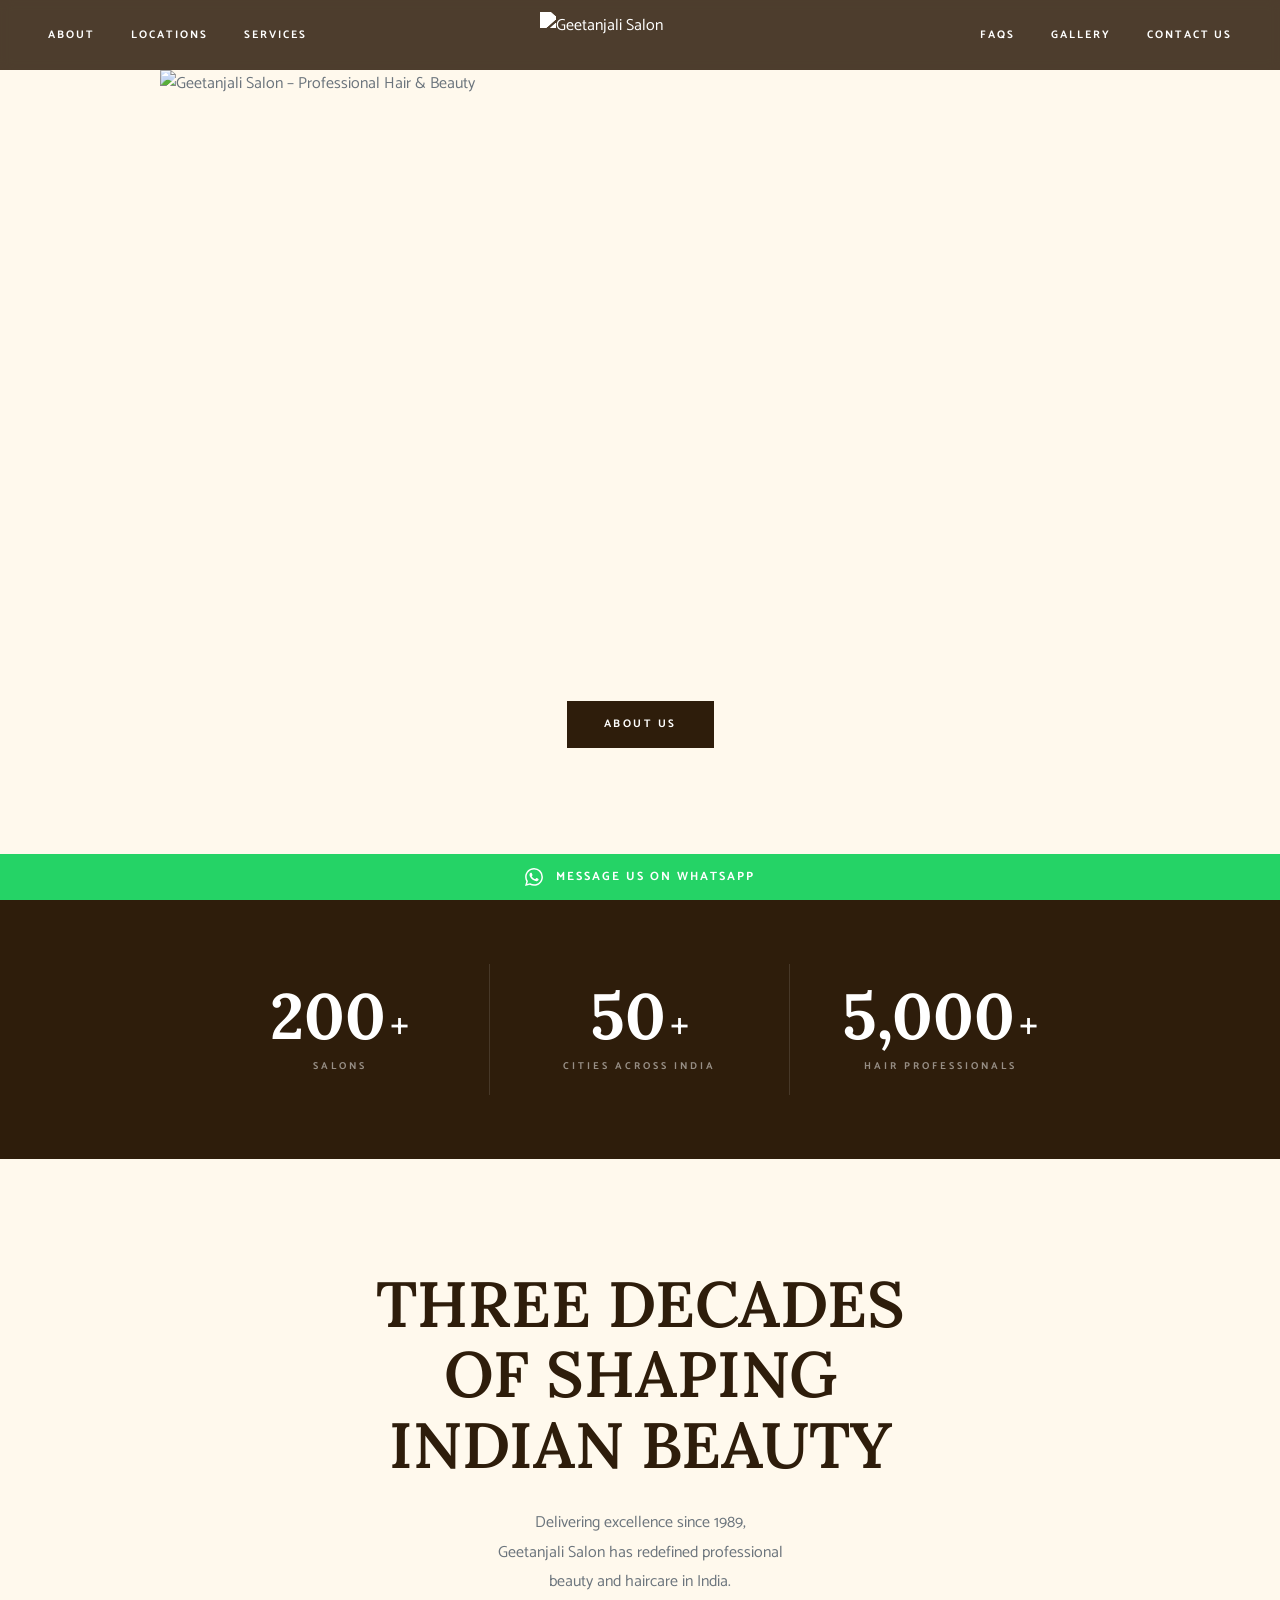
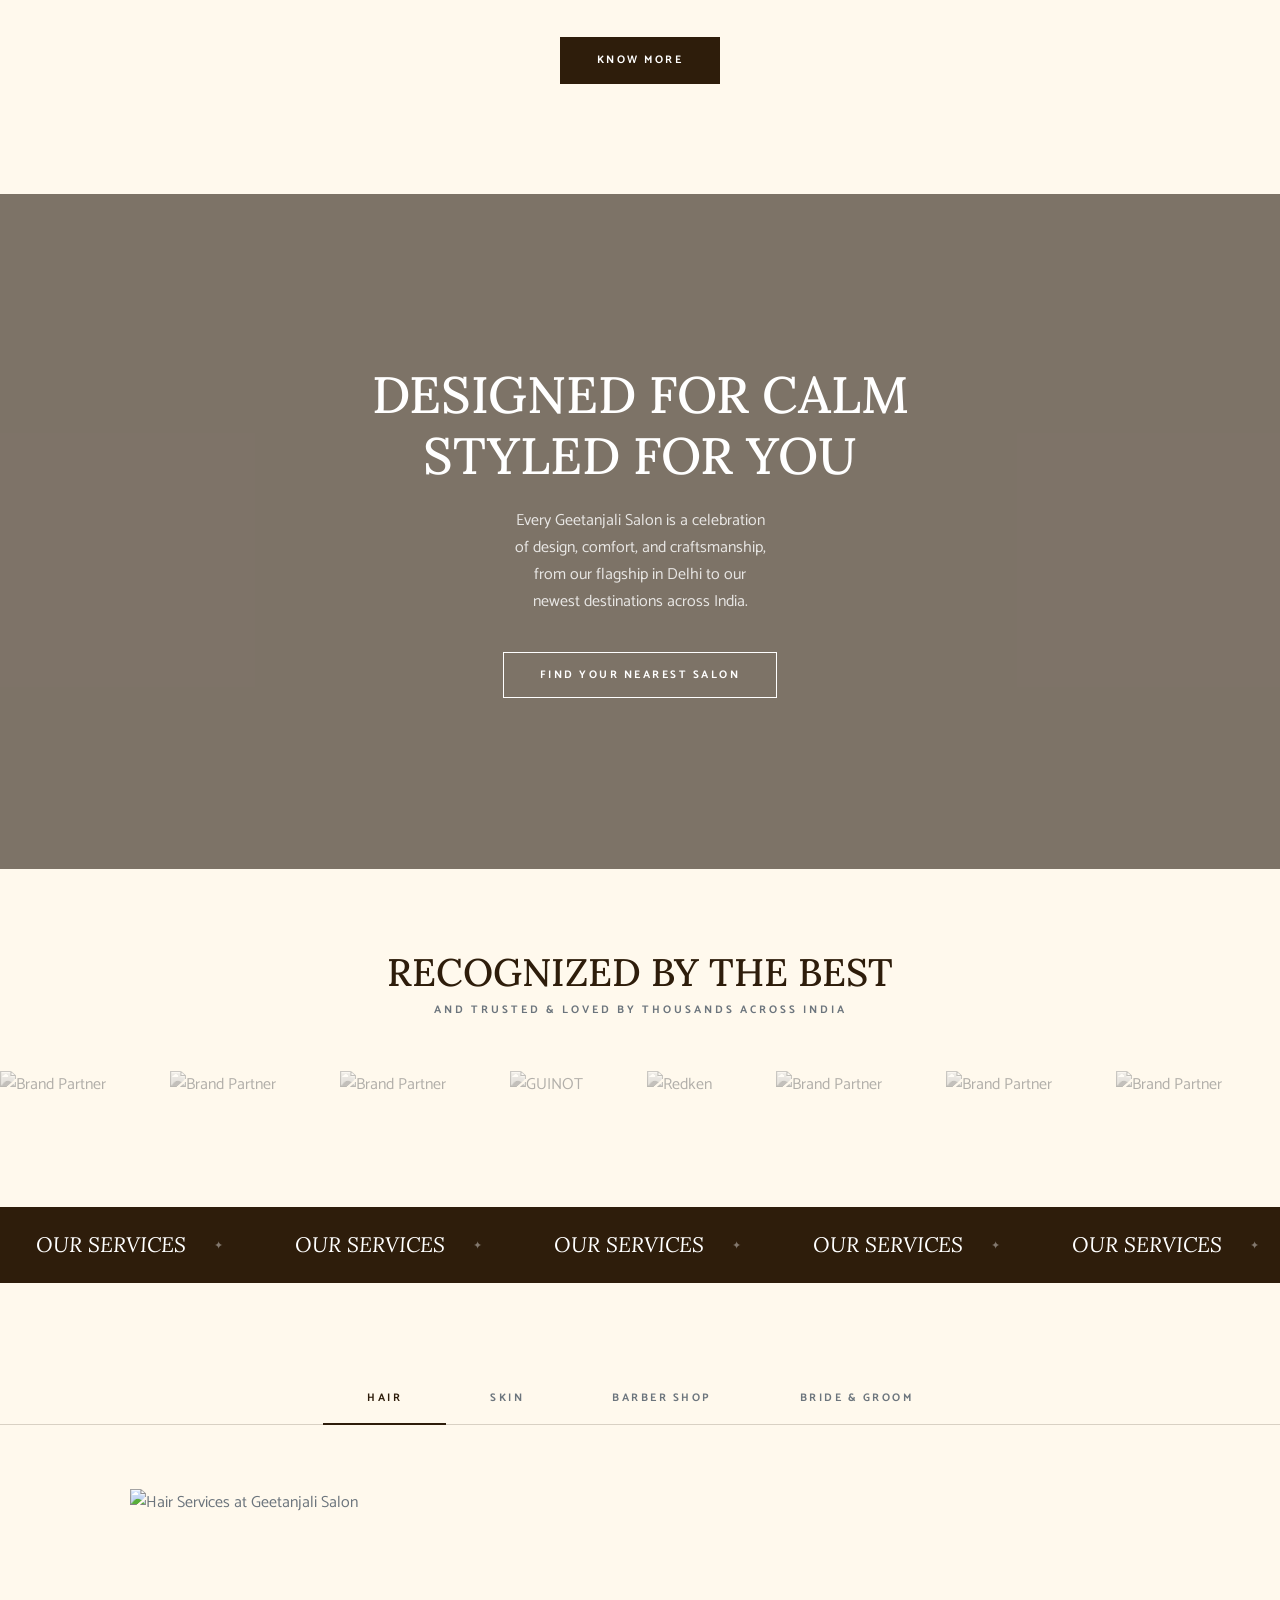
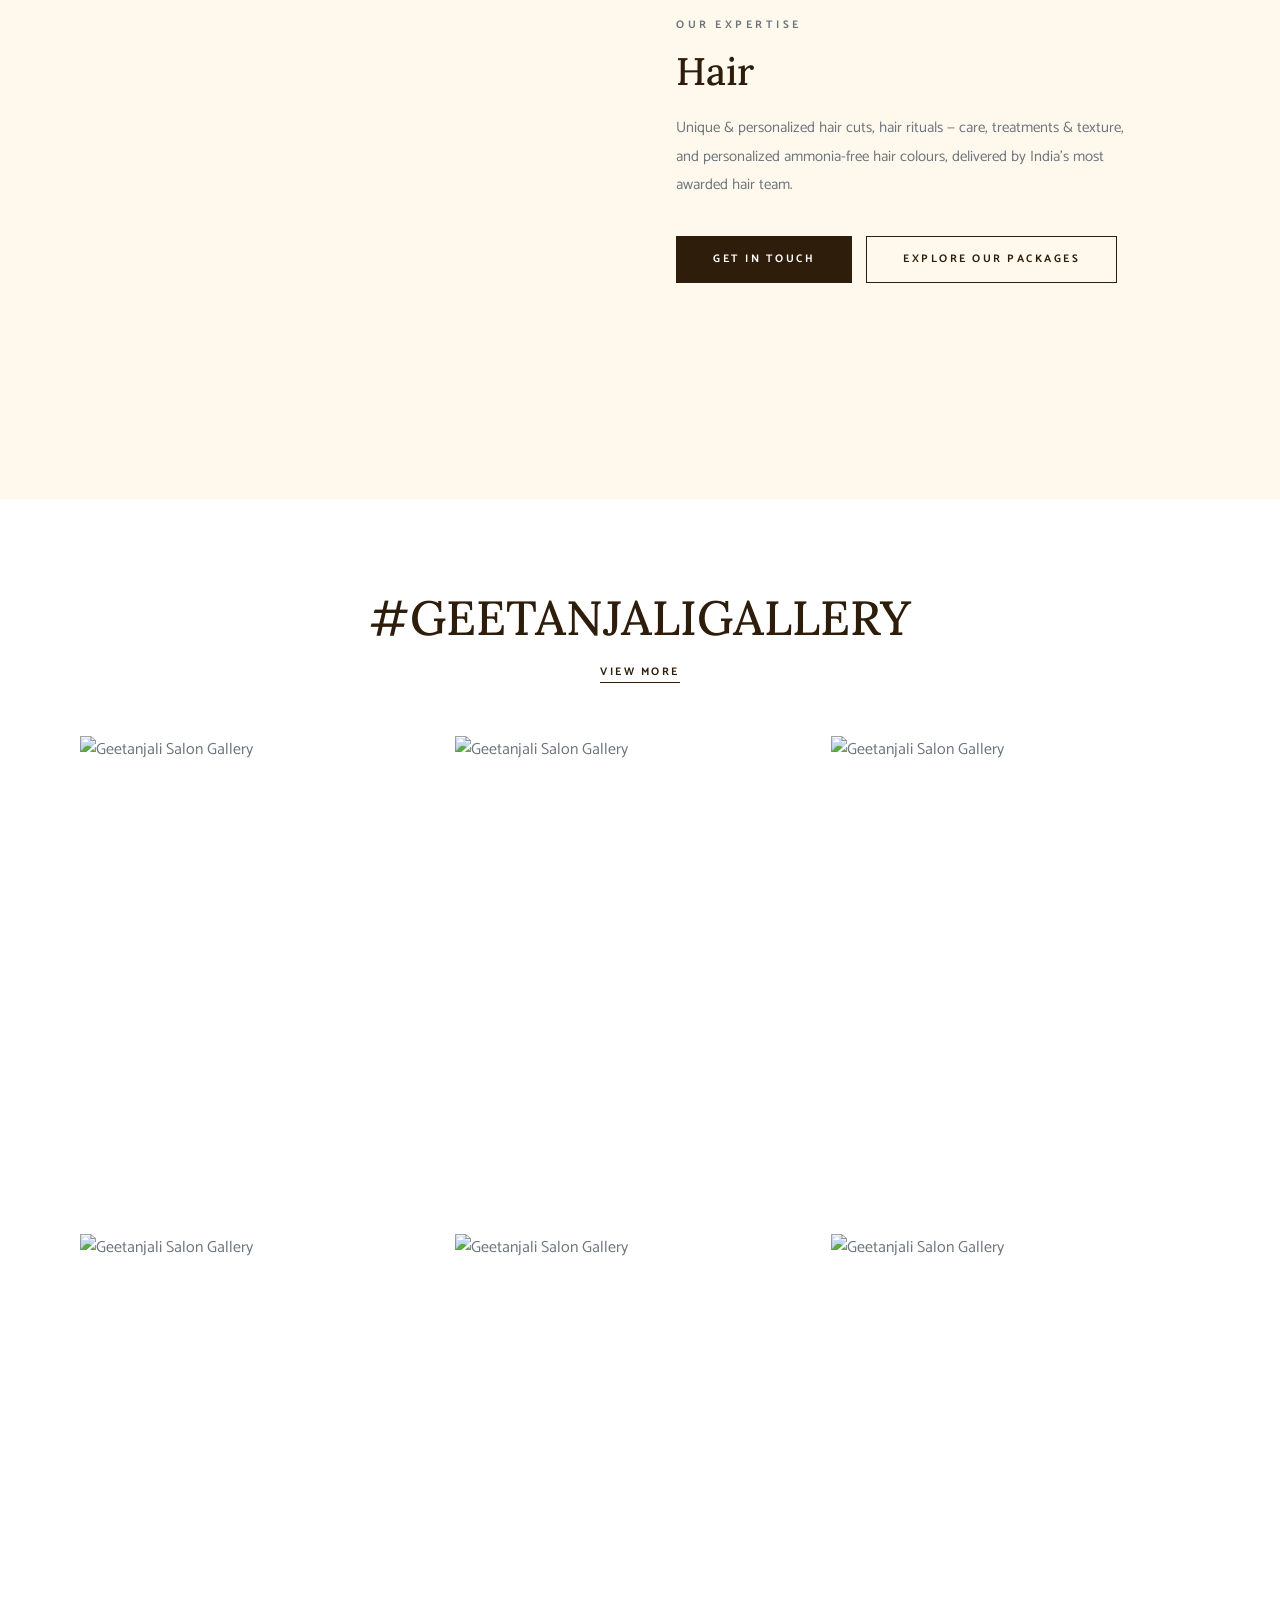
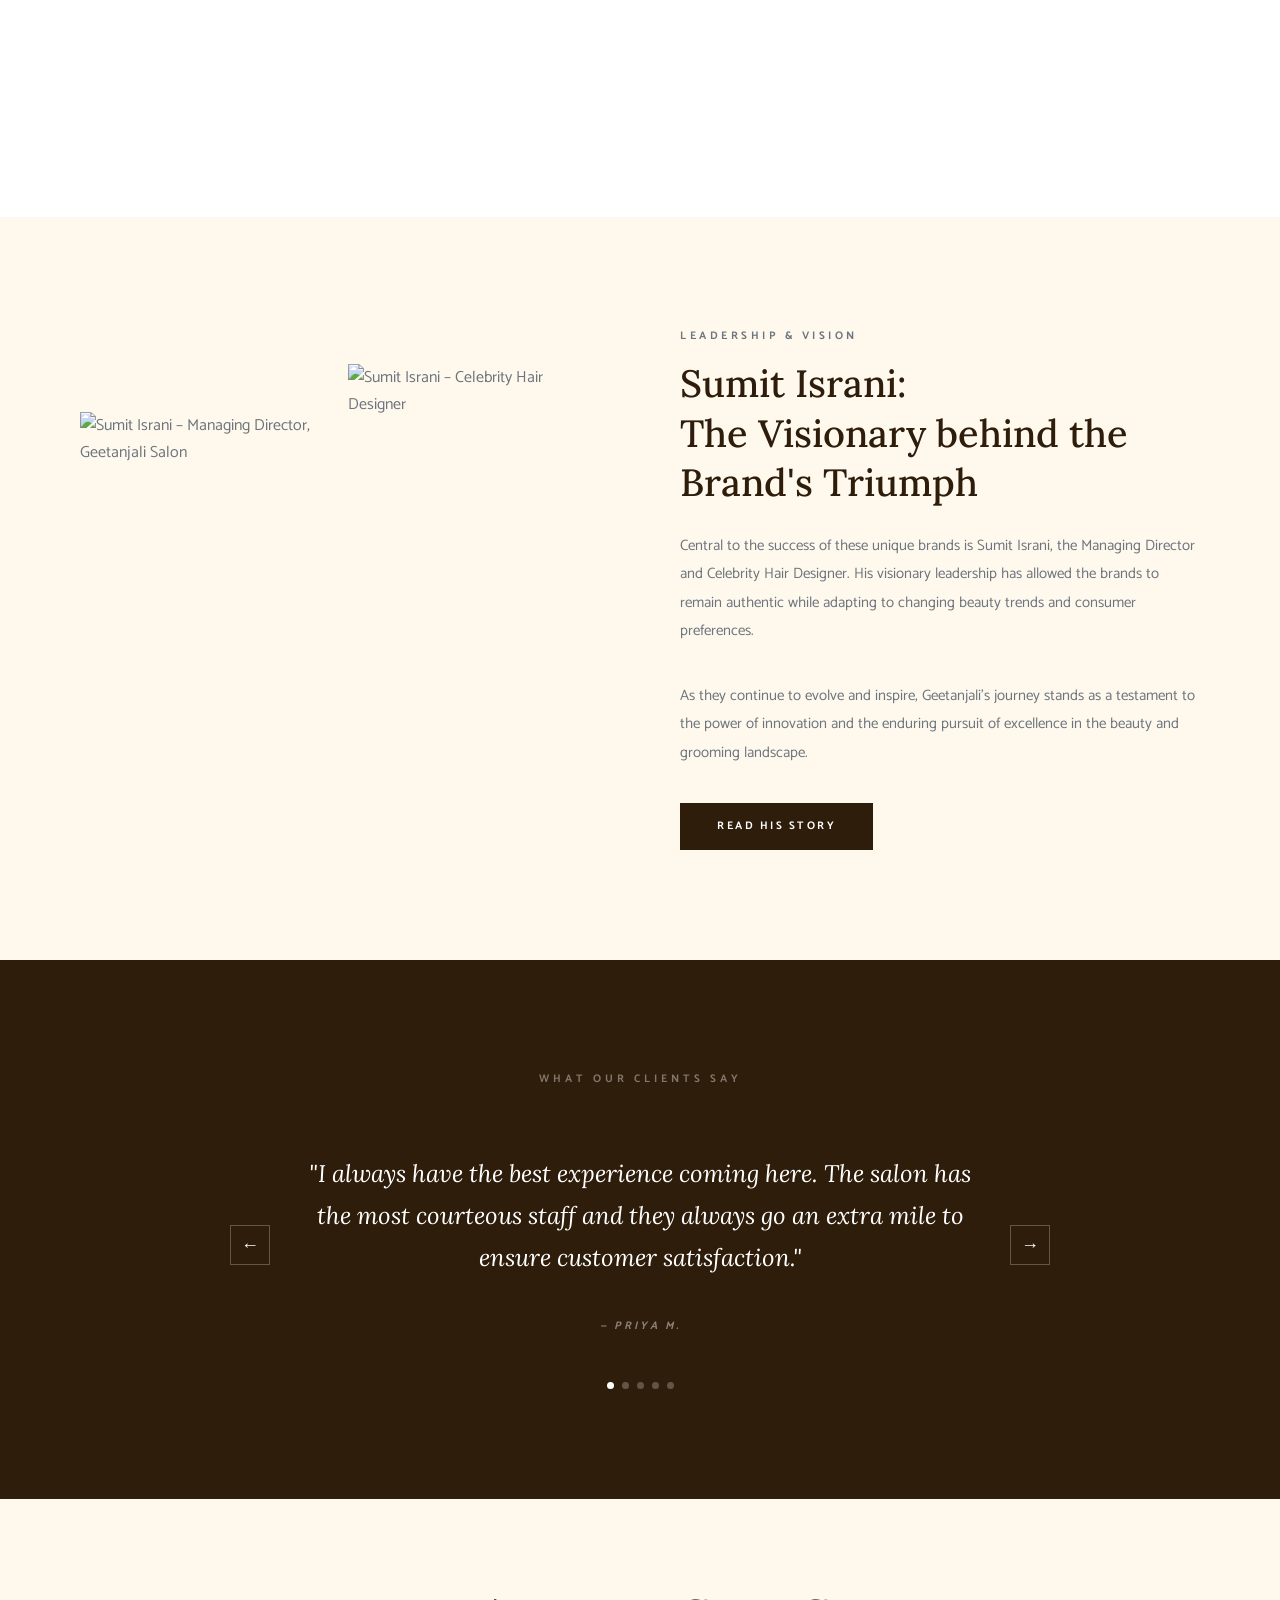
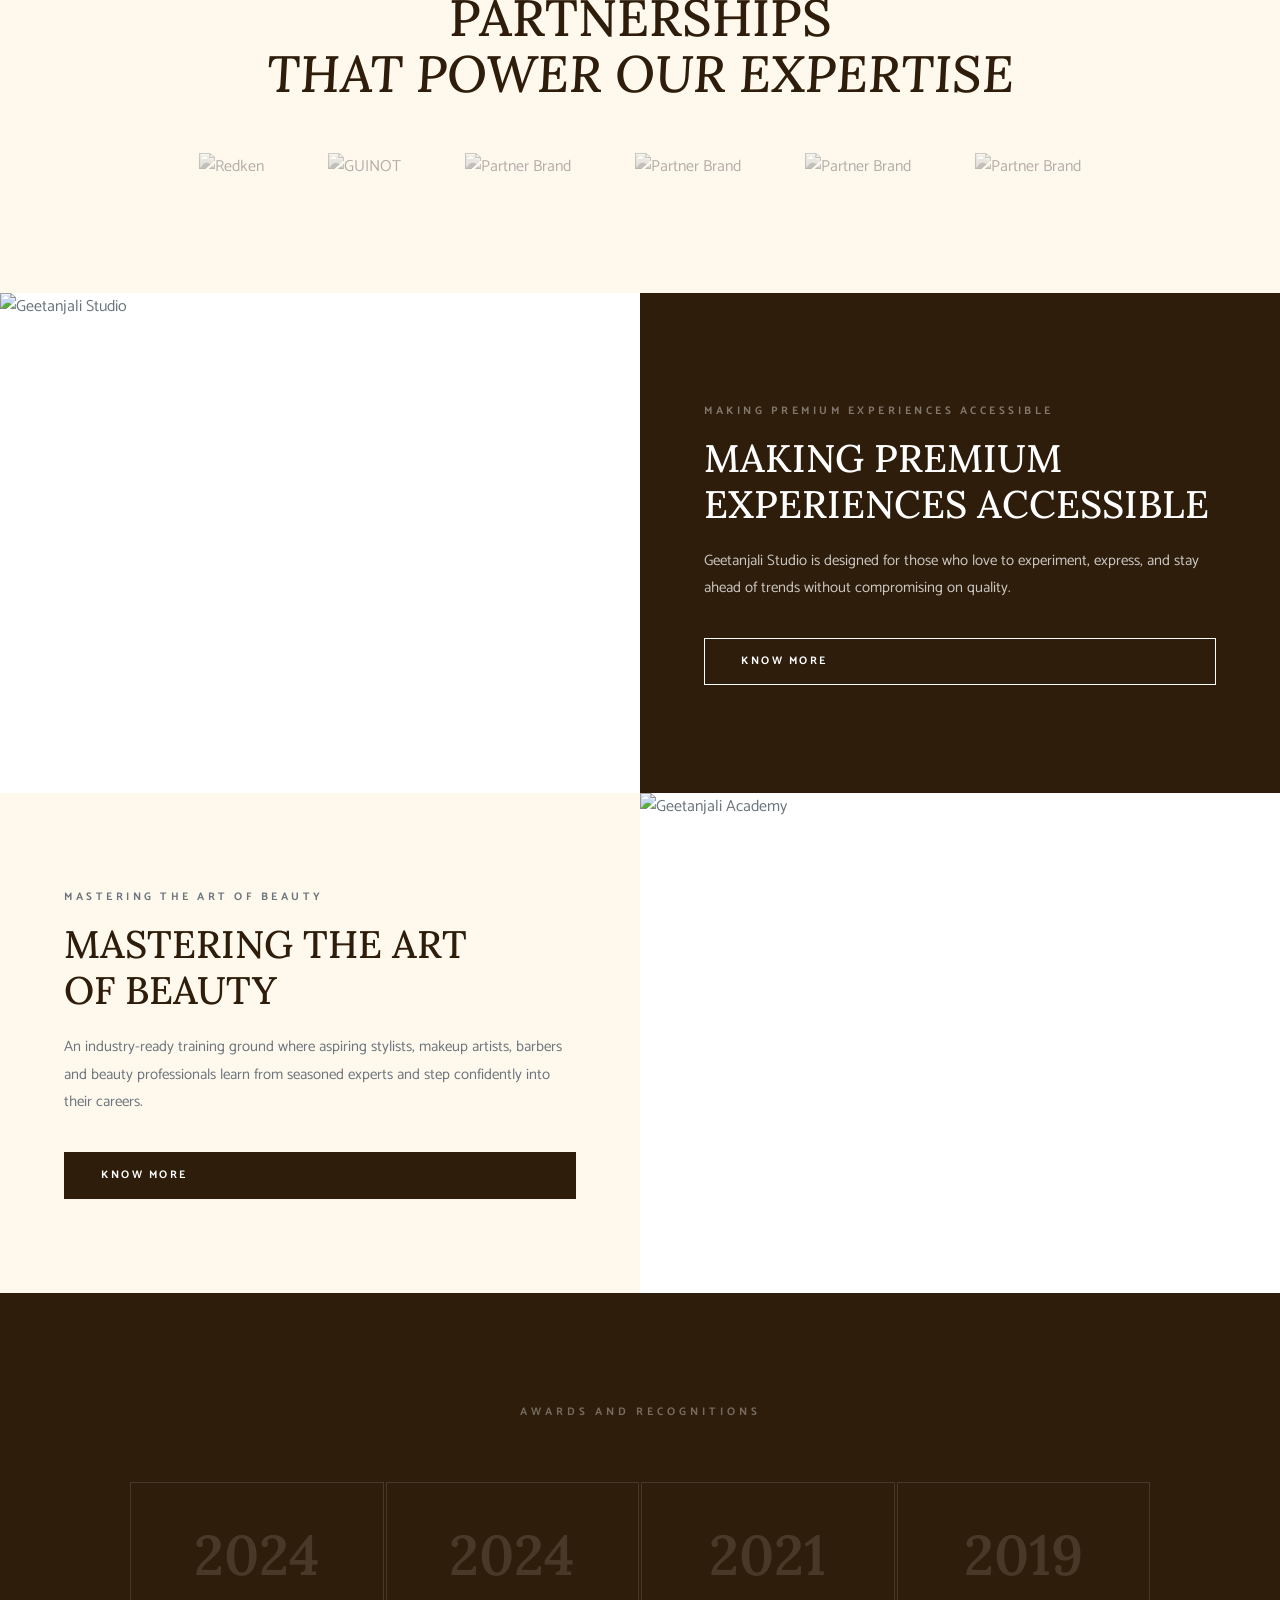
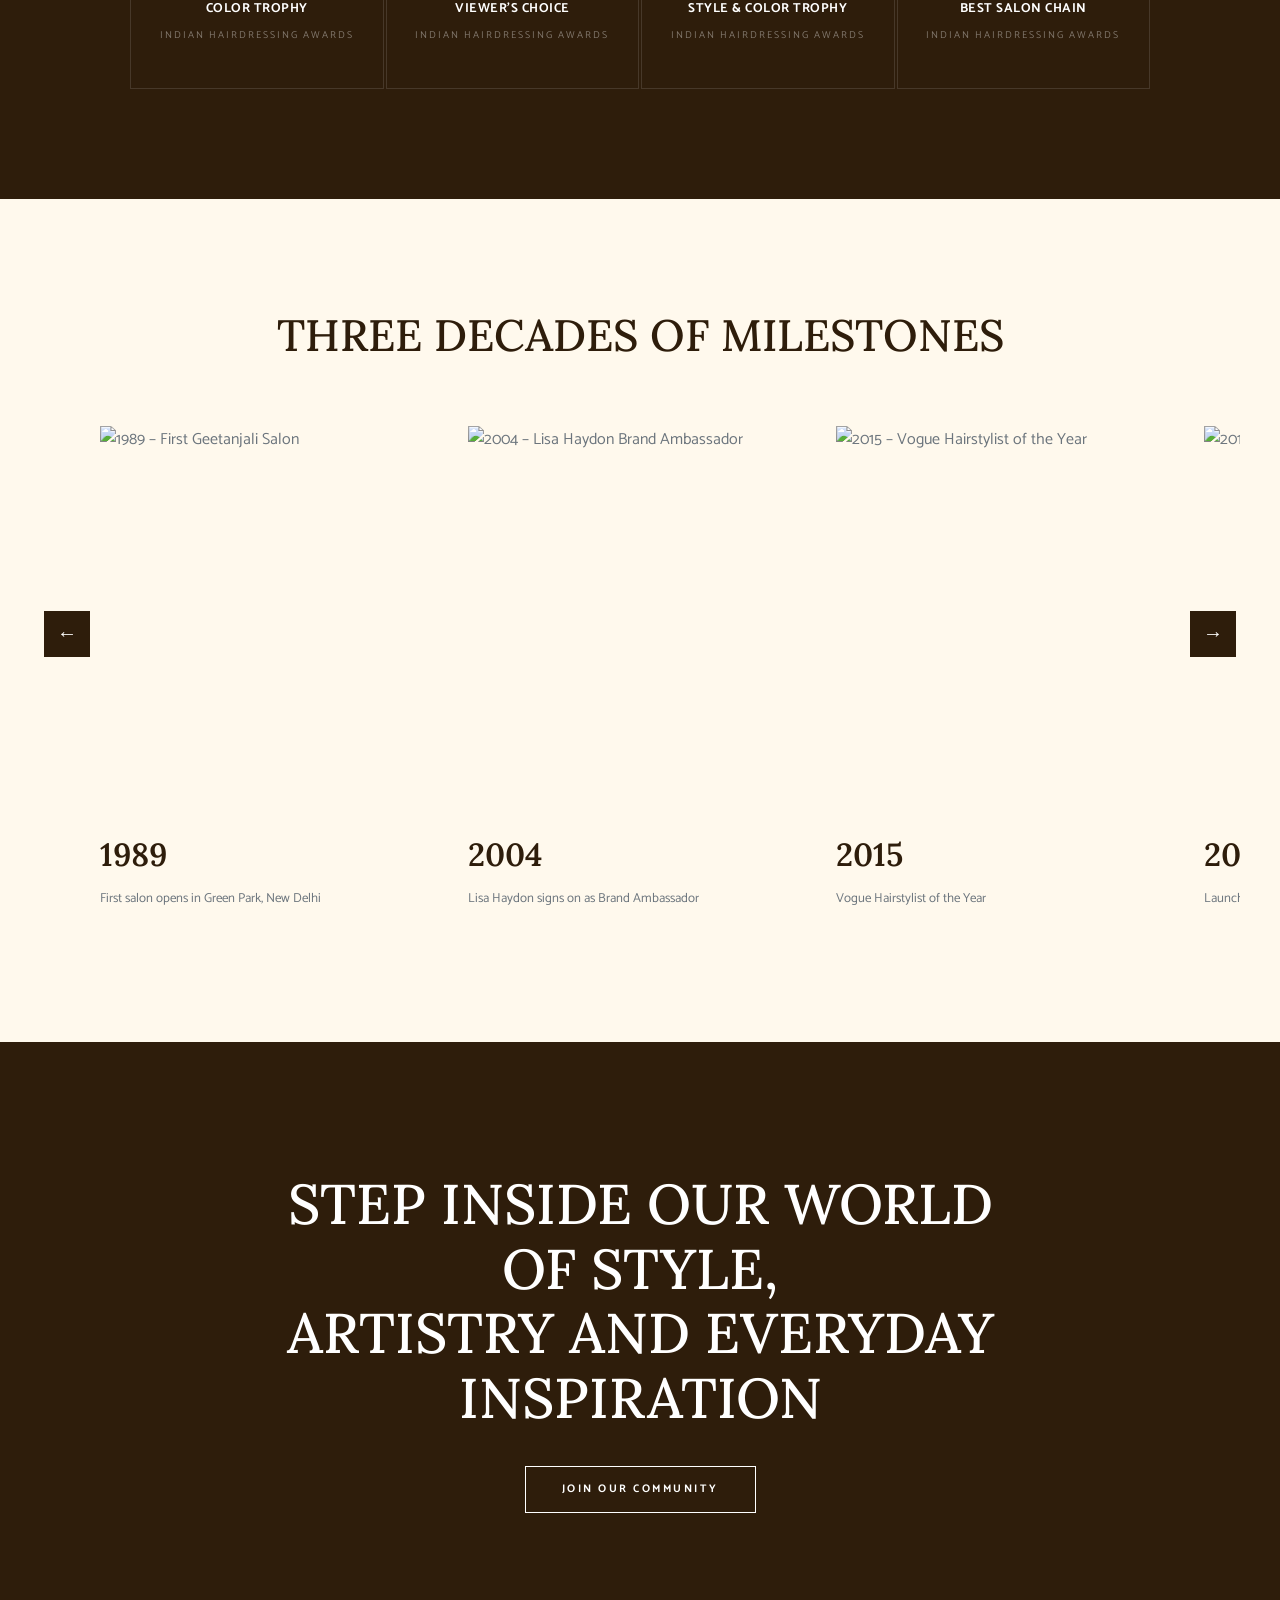
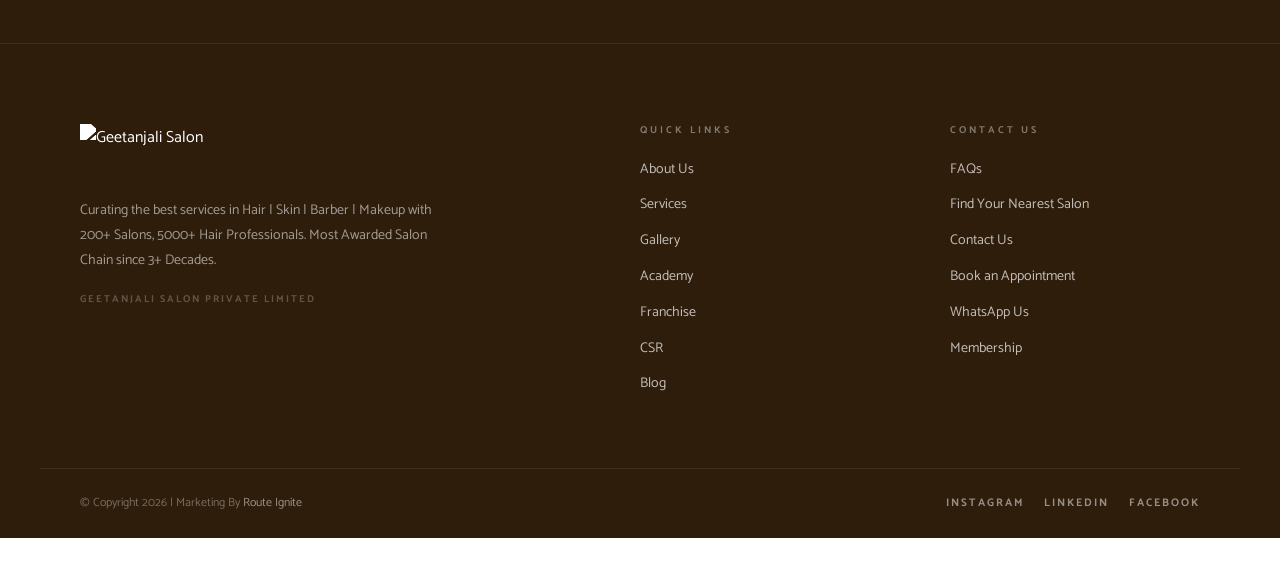
==== index.html @ 036566a3 "first commit" ====
<!DOCTYPE html>
<html lang="en">
<head>
<meta charset="UTF-8">
<meta name="viewport" content="width=device-width, initial-scale=1.0">
<meta name="description" content="Geetanjali Salon: The Best Salon in India. Delivering excellence since 1989. 200+ salons across 50+ cities. Book an appointment today.">
<meta name="robots" content="index, follow, max-image-preview:large, max-snippet:-1">
<meta property="og:title" content="Geetanjali Salon | Best Salon in India – Visit Us Today">
<meta property="og:description" content="Geetanjali Salon has redefined professional beauty and haircare in India. With 200+ salons across 50+ cities and 5000+ hair professionals.">
<meta property="og:image" content="https://www.geetanjalisalon.com/wp-content/uploads/2026/01/Layer-1-1-scaled.png">
<meta property="og:url" content="https://www.geetanjalisalon.com/">
<meta property="og:type" content="website">
<meta name="twitter:card" content="summary_large_image">
<title>Geetanjali Salon | Best Salon in India – Visit Us Today</title>

<!-- Schema.org LocalBusiness -->
<script type="application/ld+json">
{
  "@context": "https://schema.org",
  "@type": ["HairSalon","LocalBusiness"],
  "name": "Geetanjali Salon",
  "description": "India's most awarded salon chain since 1989. 200+ salons across 50+ cities.",
  "url": "https://www.geetanjalisalon.com/",
  "logo": "https://www.geetanjalisalon.com/wp-content/uploads/2023/09/Geetanjali-Salon-Logo-Copy.png",
  "image": "https://www.geetanjalisalon.com/wp-content/uploads/2026/01/Layer-1-1-scaled.png",
  "telephone": "+91-74289-18292",
  "sameAs": [
    "https://www.instagram.com/geetanjalisalon/",
    "https://www.facebook.com/geetanjalisalon/"
  ],
  "areaServed": "India",
  "numberOfEmployees": "5000+",
  "foundingDate": "1989",
  "award": [
    "Color Trophy – Indian Hairdressing Awards 2024",
    "Viewer's Choice – Indian Hairdressing Awards 2024",
    "Style & Color Trophy – Indian Hairdressing Awards 2021",
    "Best Salon Chain – Indian Hairdressing Awards 2018-19"
  ]
}
</script>

<link rel="icon" type="image/png" href="https://www.geetanjalisalon.com/wp-content/uploads/2023/09/cropped-Geetanjali-Salon-Logo-Copy-1-1-270x270.png">
<link rel="preconnect" href="https://fonts.googleapis.com">
<link rel="preconnect" href="https://fonts.gstatic.com" crossorigin>
<link rel="stylesheet" href="css/style.css">
</head>
<body>

<!-- ═══ WHATSAPP STICKY BAR ═══ -->
<a class="wa-bar" href="https://wa.me/917428918292/?text=Hello%0AGot%20this%20number%20from%20Geetanjali%20Website.%20Looking%20to%20book%20an%20appointment." target="_blank" rel="noopener">
  <svg width="18" height="18" viewBox="0 0 24 24" fill="currentColor" style="display:inline-block;vertical-align:middle;margin-right:8px"><path d="M17.472 14.382c-.297-.149-1.758-.867-2.03-.967-.273-.099-.471-.148-.67.15-.197.297-.767.966-.94 1.164-.173.199-.347.223-.644.075-.297-.15-1.255-.463-2.39-1.475-.883-.788-1.48-1.761-1.653-2.059-.173-.297-.018-.458.13-.606.134-.133.298-.347.446-.52.149-.174.198-.298.298-.497.099-.198.05-.371-.025-.52-.075-.149-.669-1.612-.916-2.207-.242-.579-.487-.5-.669-.51-.173-.008-.371-.01-.57-.01-.198 0-.52.074-.792.372-.272.297-1.04 1.016-1.04 2.479 0 1.462 1.065 2.875 1.213 3.074.149.198 2.096 3.2 5.077 4.487.709.306 1.262.489 1.694.625.712.227 1.36.195 1.871.118.571-.085 1.758-.719 2.006-1.413.248-.694.248-1.289.173-1.413-.074-.124-.272-.198-.57-.347m-5.421 7.403h-.004a9.87 9.87 0 01-5.031-1.378l-.361-.214-3.741.982.998-3.648-.235-.374a9.86 9.86 0 01-1.51-5.26c.001-5.45 4.436-9.884 9.888-9.884 2.64 0 5.122 1.03 6.988 2.898a9.825 9.825 0 012.893 6.994c-.003 5.45-4.437 9.884-9.885 9.884m8.413-18.297A11.815 11.815 0 0012.05 0C5.495 0 .16 5.335.157 11.892c0 2.096.547 4.142 1.588 5.945L.057 24l6.305-1.654a11.882 11.882 0 005.683 1.448h.005c6.554 0 11.89-5.335 11.893-11.893a11.821 11.821 0 00-3.48-8.413Z"/></svg>
  Message Us on WhatsApp
</a>

<!-- ═══ HEADER ═══ -->
<header id="site-header">
  <div class="nav-wrap">
    <nav class="nav-left">
      <a href="about.html" class="nav-link">About</a>
      <a href="locations.html" class="nav-link">Locations</a>
      <a href="services.html" class="nav-link">Services</a>
    </nav>
    <div class="nav-logo">
      <a href="index.html">
        <img src="https://www.geetanjalisalon.com/wp-content/uploads/2023/09/Geetanjali-Salon-Logo-Copy.png" alt="Geetanjali Salon" width="200" height="46">
      </a>
    </div>
    <nav class="nav-right">
      <a href="faq.html" class="nav-link">FAQS</a>
      <a href="gallery.html" class="nav-link">Gallery</a>
      <a href="contact.html" class="nav-link">Contact Us</a>
    </nav>
    <button class="hamburger" aria-label="Menu">
      <span></span><span></span><span></span>
    </button>
  </div>
</header>

<!-- Mobile Nav -->
<nav class="mobile-nav">
  <a href="about.html">About</a>
  <a href="locations.html">Locations</a>
  <a href="services.html">Services</a>
  <a href="faq.html">FAQS</a>
  <a href="gallery.html">Gallery</a>
  <a href="contact.html">Contact Us</a>
</nav>

<!-- ═══ HERO ═══ -->
<section class="hero">
  <div class="hero-photo">
    <img src="https://www.geetanjalisalon.com/wp-content/uploads/2026/01/Group-10-4.png"
         alt="Geetanjali Salon – Professional Hair & Beauty"
         width="1470" height="911"
         loading="eager">
  </div>
  <div class="hero-cta-wrap fade-up">
    <a href="about.html" class="btn btn-dark">About Us</a>
  </div>
</section>

<!-- ═══ STATS ═══ -->
<section class="stats">
  <div class="stats-grid">
    <div class="stat-item fade-up">
      <div class="stat-num">
        <span class="counter" data-target="200">0</span><span class="stat-suffix">+</span>
      </div>
      <div class="stat-label">Salons</div>
    </div>
    <div class="stat-item fade-up d1">
      <div class="stat-num">
        <span class="counter" data-target="50">0</span><span class="stat-suffix">+</span>
      </div>
      <div class="stat-label">Cities Across India</div>
    </div>
    <div class="stat-item fade-up d2">
      <div class="stat-num">
        <span class="counter" data-target="5000">0</span><span class="stat-suffix">+</span>
      </div>
      <div class="stat-label">Hair Professionals</div>
    </div>
  </div>
</section>

<!-- ═══ THREE DECADES ═══ -->
<section class="three-decades">
  <h2 class="fade-up">THREE DECADES<br>OF SHAPING<br>INDIAN BEAUTY</h2>
  <p class="fade-up d1">
    Delivering excellence since 1989,<br>
    Geetanjali Salon has redefined professional<br>
    beauty and haircare in India.
  </p>
  <a href="about.html" class="btn btn-dark fade-up d2">Know More</a>
</section>

<!-- ═══ DESIGNED FOR CALM ═══ -->
<section class="calm-section">
  <div class="calm-inner fade-up">
    <h2>DESIGNED FOR CALM<br>STYLED FOR YOU</h2>
    <p>
      Every Geetanjali Salon is a celebration<br>
      of design, comfort, and craftsmanship,<br>
      from our flagship in Delhi to our<br>
      newest destinations across India.
    </p>
    <a href="locations.html" class="btn btn-light">Find Your Nearest Salon</a>
  </div>
</section>

<!-- ═══ BRAND LOGOS ═══ -->
<section class="brands-section">
  <h2 class="section-title fade-up">RECOGNIZED BY THE BEST</h2>
  <p class="sub-title fade-up d1">AND TRUSTED &amp; LOVED BY THOUSANDS ACROSS INDIA</p>
  <div class="marquee-wrap">
    <div class="marquee-track">
      <!-- Set 1 -->
      <img src="https://www.geetanjalisalon.com/wp-content/uploads/2026/01/3.png" alt="Brand Partner" height="56">
      <img src="https://www.geetanjalisalon.com/wp-content/uploads/2026/01/7-1.png" alt="Brand Partner" height="56">
      <img src="https://www.geetanjalisalon.com/wp-content/uploads/2026/01/8-5-300x83.png" alt="Brand Partner" height="56">
      <img src="https://www.geetanjalisalon.com/wp-content/uploads/2026/01/GUINOT-removebg-preview1-300x120.png" alt="GUINOT" height="56">
      <img src="https://www.geetanjalisalon.com/wp-content/uploads/2026/01/Redken-Logo-2019-Black-300x107.png" alt="Redken" height="56">
      <img src="https://www.geetanjalisalon.com/wp-content/uploads/2026/01/2-3.png" alt="Brand Partner" height="56">
      <!-- Set 2 (duplicate for seamless loop) -->
      <img src="https://www.geetanjalisalon.com/wp-content/uploads/2026/01/3.png" alt="Brand Partner" height="56">
      <img src="https://www.geetanjalisalon.com/wp-content/uploads/2026/01/7-1.png" alt="Brand Partner" height="56">
      <img src="https://www.geetanjalisalon.com/wp-content/uploads/2026/01/8-5-300x83.png" alt="Brand Partner" height="56">
      <img src="https://www.geetanjalisalon.com/wp-content/uploads/2026/01/GUINOT-removebg-preview1-300x120.png" alt="GUINOT" height="56">
      <img src="https://www.geetanjalisalon.com/wp-content/uploads/2026/01/Redken-Logo-2019-Black-300x107.png" alt="Redken" height="56">
      <img src="https://www.geetanjalisalon.com/wp-content/uploads/2026/01/2-3.png" alt="Brand Partner" height="56">
    </div>
  </div>
</section>

<!-- ═══ SERVICES TICKER ═══ -->
<div class="ticker-section">
  <div class="ticker-track">
    <span class="ticker-item">OUR SERVICES</span>
    <span class="ticker-item">OUR SERVICES</span>
    <span class="ticker-item">OUR SERVICES</span>
    <span class="ticker-item">OUR SERVICES</span>
    <span class="ticker-item">OUR SERVICES</span>
    <span class="ticker-item">OUR SERVICES</span>
    <span class="ticker-item">OUR SERVICES</span>
    <span class="ticker-item">OUR SERVICES</span>
    <span class="ticker-item">OUR SERVICES</span>
    <span class="ticker-item">OUR SERVICES</span>
    <!-- duplicate -->
    <span class="ticker-item">OUR SERVICES</span>
    <span class="ticker-item">OUR SERVICES</span>
    <span class="ticker-item">OUR SERVICES</span>
    <span class="ticker-item">OUR SERVICES</span>
    <span class="ticker-item">OUR SERVICES</span>
    <span class="ticker-item">OUR SERVICES</span>
    <span class="ticker-item">OUR SERVICES</span>
    <span class="ticker-item">OUR SERVICES</span>
    <span class="ticker-item">OUR SERVICES</span>
    <span class="ticker-item">OUR SERVICES</span>
  </div>
</div>

<!-- ═══ SERVICES TABS ═══ -->
<section class="services-section">
  <div class="tabs-header">
    <button class="tab-btn active" data-tab="tab-hair">Hair</button>
    <button class="tab-btn" data-tab="tab-skin">Skin</button>
    <button class="tab-btn" data-tab="tab-makeup">Barber Shop</button>
    <button class="tab-btn" data-tab="tab-men">Bride &amp; Groom</button>
  </div>

  <div id="tab-hair" class="tab-pane active">
    <div class="svc-grid">
      <div class="svc-img fade-up">
        <img src="https://geetanjalisalon.com/wp-content/uploads/2024/05/salon-banners-hair-services.jpg" alt="Hair Services at Geetanjali Salon" loading="lazy">
      </div>
      <div class="svc-text fade-up d1">
        <span class="eyebrow">Our Expertise</span>
        <h3>Hair</h3>
        <p>Unique &amp; personalized hair cuts, hair rituals — care, treatments &amp; texture, and personalized ammonia-free hair colours, delivered by India's most awarded hair team.</p>
        <div class="svc-ctas">
          <a href="https://wa.me/917428918292/?text=Hello%0AGot%20this%20number%20from%20Geetanjali%20Website.%20Looking%20to%20book%20an%20appointment." class="btn btn-dark" target="_blank" rel="noopener">Get In Touch</a>
          <a href="https://wa.me/917428918292/?text=Hello%0AExplore%20Our%20Packages" class="btn btn-outline" target="_blank" rel="noopener">Explore Our Packages</a>
        </div>
      </div>
    </div>
  </div>

  <div id="tab-skin" class="tab-pane">
    <div class="svc-grid reverse">
      <div class="svc-img fade-up">
        <img src="https://geetanjalisalon.com/wp-content/uploads/2024/05/salon-banners-skin-services.jpg" alt="Skin Services at Geetanjali Salon" loading="lazy">
      </div>
      <div class="svc-text fade-up d1">
        <span class="eyebrow">Radiant Results</span>
        <h3>Skin</h3>
        <p>Face rituals, body spa, hands &amp; feet spa — manicure &amp; pedicure, and our nail bar. Curated with premium partners like GUINOT for transformative results.</p>
        <div class="svc-ctas">
          <a href="https://wa.me/917428918292/?text=Hello%0AGot%20this%20number%20from%20Geetanjali%20Website.%20Looking%20to%20book%20an%20appointment." class="btn btn-dark" target="_blank" rel="noopener">Get In Touch</a>
          <a href="https://wa.me/917428918292/?text=Hello%0AExplore%20Our%20Packages" class="btn btn-outline" target="_blank" rel="noopener">Explore Our Packages</a>
        </div>
      </div>
    </div>
  </div>

  <div id="tab-makeup" class="tab-pane">
    <div class="svc-grid">
      <div class="svc-img fade-up">
        <img src="https://geetanjalisalon.com/wp-content/uploads/2024/05/salon-banners-barber-shop-services.jpg" alt="Barber Shop at Geetanjali Salon" loading="lazy">
      </div>
      <div class="svc-text fade-up d1">
        <span class="eyebrow">Sharp &amp; Refined</span>
        <h3>Barber Shop</h3>
        <p>Three decades of barbering expertise — precision cuts, beard sculpting, classic shaves, and grooming rituals designed for the modern man.</p>
        <div class="svc-ctas">
          <a href="https://wa.me/917428918292/?text=Hello%0AGot%20this%20number%20from%20Geetanjali%20Website.%20Looking%20to%20book%20an%20appointment." class="btn btn-dark" target="_blank" rel="noopener">Get In Touch</a>
          <a href="https://wa.me/917428918292/?text=Hello%0AExplore%20Our%20Packages" class="btn btn-outline" target="_blank" rel="noopener">Explore Our Packages</a>
        </div>
      </div>
    </div>
  </div>

  <div id="tab-men" class="tab-pane">
    <div class="svc-grid reverse">
      <div class="svc-img fade-up">
        <img src="https://geetanjalisalon.com/wp-content/uploads/2024/05/salon-banners-makeup-services.jpg" alt="Bride and Groom Services at Geetanjali Salon" loading="lazy">
      </div>
      <div class="svc-text fade-up d1">
        <span class="eyebrow">Your Big Day</span>
        <h3>Bride &amp; Groom</h3>
        <p>Make-up, pre-bridal services, and skin rituals tailored for the most important day. Our bridal specialists craft looks that highlight your natural beauty.</p>
        <div class="svc-ctas">
          <a href="https://wa.me/917428918292/?text=Hello%0AGot%20this%20number%20from%20Geetanjali%20Website.%20Looking%20to%20book%20an%20appointment." class="btn btn-dark" target="_blank" rel="noopener">Get In Touch</a>
          <a href="https://wa.me/917428918292/?text=Hello%0AExplore%20Our%20Packages" class="btn btn-outline" target="_blank" rel="noopener">Explore Our Packages</a>
        </div>
      </div>
    </div>
  </div>
</section>

<!-- ═══ INSTAGRAM GALLERY ═══ -->
<section class="ig-gallery">
  <div class="section-header fade-up">
    <h2>#GEETANJALIGALLERY</h2>
    <a href="gallery.html" class="view-link">View More</a>
  </div>
  <div class="ig-grid">
    <a href="gallery.html">
      <img src="https://www.geetanjalisalon.com/wp-content/uploads/2023/09/Untitled-design-14.png" alt="Geetanjali Salon Gallery" loading="lazy">
    </a>
    <a href="gallery.html">
      <img src="https://www.geetanjalisalon.com/wp-content/uploads/2026/01/slider5.jpg" alt="Geetanjali Salon Gallery" loading="lazy">
    </a>
    <a href="gallery.html">
      <img src="https://www.geetanjalisalon.com/wp-content/uploads/2023/09/Untitled-design-9.png" alt="Geetanjali Salon Gallery" loading="lazy">
    </a>
    <a href="gallery.html">
      <img src="https://www.geetanjalisalon.com/wp-content/uploads/2026/01/Group-15-1-1.png" alt="Geetanjali Salon Gallery" loading="lazy">
    </a>
    <a href="gallery.html">
      <img src="https://www.geetanjalisalon.com/wp-content/uploads/2026/01/Group-14-3.png" alt="Geetanjali Salon Gallery" loading="lazy">
    </a>
    <a href="gallery.html">
      <img src="https://www.geetanjalisalon.com/wp-content/uploads/2023/09/main.png" alt="Geetanjali Salon Gallery" loading="lazy">
    </a>
  </div>
</section>

<!-- ═══ SUMIT ISRANI ═══ -->
<section class="sumit-section">
  <div class="sumit-wrap">
    <div class="sumit-photos fade-up">
      <img src="https://www.geetanjalisalon.com/wp-content/uploads/2026/01/Layer-17-896x1024.png" alt="Sumit Israni – Managing Director, Geetanjali Salon" loading="lazy">
      <img src="https://www.geetanjalisalon.com/wp-content/uploads/2026/01/AK61451_resized-889x1024.png" alt="Sumit Israni – Celebrity Hair Designer" loading="lazy">
    </div>
    <div class="sumit-text fade-up d1">
      <span class="eyebrow">Leadership &amp; Vision</span>
      <h2>Sumit Israni:<br>The Visionary behind the Brand's Triumph</h2>
      <p>
        Central to the success of these unique brands is Sumit Israni, the Managing Director and Celebrity Hair Designer. His visionary leadership has allowed the brands to remain authentic while adapting to changing beauty trends and consumer preferences.
      </p>
      <p>
        As they continue to evolve and inspire, Geetanjali's journey stands as a testament to the power of innovation and the enduring pursuit of excellence in the beauty and grooming landscape.
      </p>
      <a href="about.html" class="btn btn-dark">Read His Story</a>
    </div>
  </div>
</section>

<!-- ═══ TESTIMONIALS ═══ -->
<section class="testimonials">
  <p class="heading-sm">What Our Clients Say</p>
  <div class="testi-stage">
    <button class="testi-arrow prev" aria-label="Previous">&#8592;</button>
    <button class="testi-arrow next" aria-label="Next">&#8594;</button>

    <div class="testi-slide active">
      <blockquote>"I always have the best experience coming here. The salon has the most courteous staff and they always go an extra mile to ensure customer satisfaction."</blockquote>
      <cite>— Priya M.</cite>
    </div>
    <div class="testi-slide">
      <blockquote>"Geetanjali has been my go-to salon for over a decade. The quality of service is consistently exceptional across every location I've visited."</blockquote>
      <cite>— Ananya S.</cite>
    </div>
    <div class="testi-slide">
      <blockquote>"The hairstylists here truly understand what you want. My bridal hair and makeup was absolutely perfect — I felt like a queen."</blockquote>
      <cite>— Ritu K.</cite>
    </div>
    <div class="testi-slide">
      <blockquote>"Best colour job I've ever had. The experts at Geetanjali know their craft inside out. Highly recommend the Redken colour treatment."</blockquote>
      <cite>— Sonal D.</cite>
    </div>
    <div class="testi-slide">
      <blockquote>"Clean, elegant interiors, professional staff, and outstanding results every single time. Geetanjali is truly in a class of its own."</blockquote>
      <cite>— Meera P.</cite>
    </div>
  </div>
  <div class="testi-dots">
    <button class="testi-dot active"></button>
    <button class="testi-dot"></button>
    <button class="testi-dot"></button>
    <button class="testi-dot"></button>
    <button class="testi-dot"></button>
  </div>
</section>

<!-- ═══ PARTNERSHIPS ═══ -->
<section class="partnerships">
  <h2 class="p-head fade-up">PARTNERSHIPS<span>THAT POWER OUR EXPERTISE</span></h2>
  <div class="partner-logos fade-up d1">
    <img src="https://www.geetanjalisalon.com/wp-content/uploads/2026/01/Redken-Logo-2019-Black-300x107.png" alt="Redken" loading="lazy">
    <img src="https://www.geetanjalisalon.com/wp-content/uploads/2026/01/GUINOT-removebg-preview1-300x120.png" alt="GUINOT" loading="lazy">
    <img src="https://www.geetanjalisalon.com/wp-content/uploads/2026/01/3.png" alt="Partner Brand" loading="lazy">
    <img src="https://www.geetanjalisalon.com/wp-content/uploads/2026/01/7-1.png" alt="Partner Brand" loading="lazy">
    <img src="https://www.geetanjalisalon.com/wp-content/uploads/2026/01/8-5-300x83.png" alt="Partner Brand" loading="lazy">
    <img src="https://www.geetanjalisalon.com/wp-content/uploads/2026/01/2-3.png" alt="Partner Brand" loading="lazy">
  </div>
</section>

<!-- ═══ STUDIO + ACADEMY ═══ -->
<section class="studio-academy">
  <!-- Geetanjali Studio -->
  <div class="sa-block">
    <div class="sa-img">
      <img src="https://www.geetanjalisalon.com/wp-content/uploads/2026/01/Layer-581-1-850x1024.png" alt="Geetanjali Studio" loading="lazy">
    </div>
    <div class="sa-text on-dark fade-up">
      <span class="eyebrow" style="color:rgba(255,255,255,.4)">Making Premium Experiences Accessible</span>
      <h2>MAKING PREMIUM<br>EXPERIENCES ACCESSIBLE</h2>
      <p>Geetanjali Studio is designed for those who love to experiment, express, and stay ahead of trends without compromising on quality.</p>
      <a href="about.html" class="btn btn-light">Know More</a>
    </div>
  </div>

  <!-- Geetanjali Academy -->
  <div class="sa-block">
    <div class="sa-text on-cream fade-up">
      <span class="eyebrow">Mastering the Art of Beauty</span>
      <h2>MASTERING THE ART<br>OF BEAUTY</h2>
      <p>An industry-ready training ground where aspiring stylists, makeup artists, barbers and beauty professionals learn from seasoned experts and step confidently into their careers.</p>
      <a href="about.html" class="btn btn-dark">Know More</a>
    </div>
    <div class="sa-img">
      <img src="https://www.geetanjalisalon.com/wp-content/uploads/2026/01/DSC03800-Edit-899x1024.png" alt="Geetanjali Academy" loading="lazy">
    </div>
  </div>
</section>

<!-- ═══ AWARDS ═══ -->
<section class="awards">
  <p class="aw-eyebrow fade-up">AWARDS AND RECOGNITIONS</p>
  <div class="awards-grid">
    <div class="award-card fade-up">
      <div class="award-year">2024</div>
      <div class="award-name">Color Trophy</div>
      <div class="award-org">Indian Hairdressing Awards</div>
    </div>
    <div class="award-card fade-up d1">
      <div class="award-year">2024</div>
      <div class="award-name">Viewer's Choice</div>
      <div class="award-org">Indian Hairdressing Awards</div>
    </div>
    <div class="award-card fade-up d2">
      <div class="award-year">2021</div>
      <div class="award-name">Style &amp; Color Trophy</div>
      <div class="award-org">Indian Hairdressing Awards</div>
    </div>
    <div class="award-card fade-up d3">
      <div class="award-year">2019</div>
      <div class="award-name">Best Salon Chain</div>
      <div class="award-org">Indian Hairdressing Awards</div>
    </div>
  </div>
</section>

<!-- ═══ TIMELINE ═══ -->
<section class="timeline">
  <h2 class="fade-up">THREE DECADES OF MILESTONES</h2>
  <div class="tl-slider-wrap">
    <button class="tl-arrow prev" aria-label="Previous">&#8592;</button>
    <button class="tl-arrow next" aria-label="Next">&#8594;</button>
    <div class="tl-track">
      <div class="tl-slide">
        <img src="https://www.geetanjalisalon.com/wp-content/uploads/2026/01/1989.png" alt="1989 – First Geetanjali Salon" loading="lazy">
        <div class="tl-info">
          <div class="tl-year">1989</div>
          <div class="tl-desc">First salon opens in Green Park, New Delhi</div>
        </div>
      </div>
      <div class="tl-slide">
        <img src="https://www.geetanjalisalon.com/wp-content/uploads/2026/01/2004.png" alt="2004 – Lisa Haydon Brand Ambassador" loading="lazy">
        <div class="tl-info">
          <div class="tl-year">2004</div>
          <div class="tl-desc">Lisa Haydon signs on as Brand Ambassador</div>
        </div>
      </div>
      <div class="tl-slide">
        <img src="https://www.geetanjalisalon.com/wp-content/uploads/2026/01/2015.png" alt="2015 – Vogue Hairstylist of the Year" loading="lazy">
        <div class="tl-info">
          <div class="tl-year">2015</div>
          <div class="tl-desc">Vogue Hairstylist of the Year</div>
        </div>
      </div>
      <div class="tl-slide">
        <img src="https://www.geetanjalisalon.com/wp-content/uploads/2026/01/2016.png" alt="2016 – Scalable Studio Model" loading="lazy">
        <div class="tl-info">
          <div class="tl-year">2016</div>
          <div class="tl-desc">Launch of the Scalable Studio business model</div>
        </div>
      </div>
      <div class="tl-slide">
        <img src="https://www.geetanjalisalon.com/wp-content/uploads/2026/01/2023.png" alt="2023 – Academy &amp; Ludhiana Expansion" loading="lazy">
        <div class="tl-info">
          <div class="tl-year">2023</div>
          <div class="tl-desc">Geetanjali Academy opens; expansion into Ludhiana</div>
        </div>
      </div>
      <div class="tl-slide">
        <img src="https://www.geetanjalisalon.com/wp-content/uploads/2026/01/2024.png" alt="2024 – L'Oréal IHA Award" loading="lazy">
        <div class="tl-info">
          <div class="tl-year">2024</div>
          <div class="tl-desc">35 years celebrated with the L'Oréal IHA Award</div>
        </div>
      </div>
      <div class="tl-slide">
        <img src="https://www.geetanjalisalon.com/wp-content/uploads/2026/01/2025.png" alt="2025 – 200+ Salons" loading="lazy">
        <div class="tl-info">
          <div class="tl-year">2025</div>
          <div class="tl-desc">200+ salons, 50+ cities, 5000+ professionals</div>
        </div>
      </div>
    </div>
  </div>
</section>

<!-- ═══ COMMUNITY ═══ -->
<section class="community">
  <h2 class="fade-up">STEP INSIDE OUR WORLD OF STYLE,<br>ARTISTRY AND EVERYDAY INSPIRATION</h2>
  <a href="https://www.instagram.com/geetanjalisalon/" class="btn btn-light fade-up d1" target="_blank" rel="noopener">Join Our Community</a>
</section>

<!-- ═══ FOOTER ═══ -->
<footer>
  <div class="footer-main">
    <div class="footer-brand">
      <img src="https://www.geetanjalisalon.com/wp-content/uploads/2023/09/Geetanjali-Salon-Logo-Copy.png" alt="Geetanjali Salon" width="180">
      <p>Curating the best services in Hair | Skin | Barber | Makeup with 200+ Salons, 5000+ Hair Professionals. Most Awarded Salon Chain since 3+ Decades.</p>
      <span class="co-name">GEETANJALI SALON PRIVATE LIMITED</span>
    </div>
    <div class="footer-col">
      <h4>Quick Links</h4>
      <a href="about.html">About Us</a>
      <a href="services.html">Services</a>
      <a href="gallery.html">Gallery</a>
      <a href="about.html#academy">Academy</a>
      <a href="about.html#franchise">Franchise</a>
      <a href="about.html#csr">CSR</a>
      <a href="about.html#blog">Blog</a>
    </div>
    <div class="footer-col">
      <h4>Contact Us</h4>
      <a href="faq.html">FAQs</a>
      <a href="contact.html">Find Your Nearest Salon</a>
      <a href="contact.html">Contact Us</a>
      <a href="https://wa.me/917428918292/?text=Hello%0ALooking%20to%20book%20an%20appointment." target="_blank" rel="noopener">Book an Appointment</a>
      <a href="https://wa.me/917428918292/" target="_blank" rel="noopener">WhatsApp Us</a>
      <a href="about.html#membership">Membership</a>
    </div>
  </div>
  <div class="footer-bottom">
    <p>© Copyright 2026 | Marketing By <a href="#" style="color:rgba(255,255,255,.5)">Route Ignite</a></p>
    <div class="social-row">
      <a href="https://www.instagram.com/geetanjalisalon/" target="_blank" rel="noopener">Instagram</a>
      <a href="https://www.linkedin.com/company/geetanjali-salon/" target="_blank" rel="noopener">Linkedin</a>
      <a href="https://www.facebook.com/geetanjalisalon/" target="_blank" rel="noopener">Facebook</a>
    </div>
  </div>
</footer>

<script src="js/main.js"></script>
</body>
</html>
---- css/style.css ----
@import url('https://fonts.googleapis.com/css2?family=Lora:ital,wght@0,400;0,500;0,600;0,700;1,400;1,500&family=Catamaran:wght@300;400;500;600;700;800;900&display=swap');

:root {
  --dark: #2e1d0b;
  --dark-85: rgba(46,29,11,0.85);
  --cream: #fff9ed;
  --white: #ffffff;
  --body: #6c757d;
  --h-font: 'Lora', serif;
  --b-font: 'Catamaran', sans-serif;
  --ease: all 0.35s ease;
}

*, *::before, *::after { box-sizing: border-box; margin: 0; padding: 0; }
html { scroll-behavior: smooth; }
body { font-family: var(--b-font); color: var(--body); background: #fff; overflow-x: hidden; line-height: 1.7; }
img { max-width: 100%; height: auto; display: block; }
a { text-decoration: none; color: inherit; }
ul { list-style: none; }
h1,h2,h3,h4 { font-family: var(--h-font); color: var(--dark); line-height: 1.2; font-weight: 500; }

/* ── UTILITY ── */
.container { max-width: 1200px; margin: 0 auto; padding: 0 40px; }
.btn {
  display: inline-block;
  padding: 13px 36px;
  font-family: var(--b-font);
  font-size: 11px;
  font-weight: 700;
  letter-spacing: 2.5px;
  text-transform: uppercase;
  border: 1.5px solid currentColor;
  cursor: pointer;
  transition: var(--ease);
  background: none;
}
.btn-dark { background: var(--dark); color: #fff; border-color: var(--dark); }
.btn-dark:hover { background: transparent; color: var(--dark); }
.btn-light { color: #fff; border-color: #fff; }
.btn-light:hover { background: #fff; color: var(--dark); }
.btn-outline { color: var(--dark); border-color: var(--dark); }
.btn-outline:hover { background: var(--dark); color: #fff; }
.eyebrow {
  font-family: var(--b-font);
  font-size: 11px;
  font-weight: 700;
  letter-spacing: 3.5px;
  text-transform: uppercase;
  color: var(--body);
  margin-bottom: 14px;
  display: block;
}

/* ── FADE ANIMATIONS ── */
.fade-up {
  opacity: 0;
  transform: translateY(32px);
  transition: opacity 0.75s ease, transform 0.75s ease;
}
.fade-up.d1 { transition-delay: 0.1s; }
.fade-up.d2 { transition-delay: 0.2s; }
.fade-up.d3 { transition-delay: 0.3s; }
.fade-up.d4 { transition-delay: 0.4s; }
.fade-up.visible { opacity: 1; transform: translateY(0); }

/* ── WHATSAPP STICKY BAR ── */
.wa-bar {
  position: fixed;
  bottom: 0; left: 0; right: 0;
  z-index: 1000;
  background: #25d366;
  color: #fff;
  text-align: center;
  padding: 13px 16px;
  font-size: 12px;
  font-weight: 700;
  letter-spacing: 2px;
  text-transform: uppercase;
  transition: background 0.3s;
}
.wa-bar:hover { background: #1fba59; }
.wa-bar svg { vertical-align: middle; margin-right: 8px; }

/* ── HEADER ── */
#site-header {
  position: fixed;
  top: 0; left: 0; right: 0;
  z-index: 900;
  background: var(--dark-85);
  backdrop-filter: blur(6px);
  transition: var(--ease);
}
#site-header.scrolled { background: var(--dark); box-shadow: 0 2px 24px rgba(0,0,0,.35); }

.nav-wrap {
  display: grid;
  grid-template-columns: 1fr auto 1fr;
  align-items: center;
  height: 70px;
  padding: 0 48px;
}
.nav-left, .nav-right { display: flex; align-items: center; gap: 36px; }
.nav-right { justify-content: flex-end; }
.nav-logo img { height: 46px; width: auto; filter: brightness(0) invert(1); }
.nav-link {
  font-size: 11px;
  font-weight: 700;
  letter-spacing: 2px;
  text-transform: uppercase;
  color: #fff;
  position: relative;
  transition: opacity 0.3s;
}
.nav-link::after {
  content: '';
  position: absolute;
  bottom: -3px; left: 0;
  width: 0; height: 1px;
  background: #fff;
  transition: width 0.3s;
}
.nav-link:hover::after { width: 100%; }
.nav-link:hover { opacity: .75; }

.hamburger { display: none; background: none; border: none; cursor: pointer; flex-direction: column; gap: 5px; padding: 4px; }
.hamburger span { display: block; width: 22px; height: 2px; background: #fff; transition: var(--ease); }
.hamburger.open span:nth-child(1) { transform: rotate(45deg) translate(5px,5px); }
.hamburger.open span:nth-child(2) { opacity: 0; }
.hamburger.open span:nth-child(3) { transform: rotate(-45deg) translate(5px,-5px); }

.mobile-nav {
  position: fixed;
  top: 70px; left: 0; right: 0;
  background: var(--dark);
  padding: 0;
  max-height: 0;
  overflow: hidden;
  transition: max-height 0.4s ease, padding 0.4s ease;
  z-index: 899;
}
.mobile-nav.open { max-height: 400px; padding: 20px 0; }
.mobile-nav a {
  display: block;
  color: #fff;
  font-size: 12px;
  font-weight: 700;
  letter-spacing: 2px;
  text-transform: uppercase;
  padding: 14px 48px;
  border-bottom: 1px solid rgba(255,255,255,.08);
}
.mobile-nav a:last-child { border: none; }
.mobile-nav a:hover { background: rgba(255,255,255,.05); }

/* ── HERO ── */
.hero {
  padding-top: 70px;
  min-height: 100vh;
  background: var(--cream);
  display: flex;
  flex-direction: column;
  align-items: center;
  overflow: hidden;
}
.hero-logo-banner {
  width: 100%;
  padding: 48px 0 0;
}
.hero-logo-banner img { width: 100%; height: auto; }
.hero-photo {
  width: 100%;
  max-width: 960px;
  margin: 0 auto;
}
.hero-photo img { width: 100%; height: auto; }
.hero-cta-wrap {
  padding: 36px 0 60px;
  text-align: center;
}

/* ── STATS ── */
.stats {
  background: var(--dark);
  padding: 64px 40px;
}
.stats-grid {
  display: grid;
  grid-template-columns: repeat(3,1fr);
  gap: 0;
  max-width: 900px;
  margin: 0 auto;
  text-align: center;
}
.stat-item { padding: 20px 40px; border-right: 1px solid rgba(255,255,255,.12); }
.stat-item:last-child { border: none; }
.stat-num {
  font-family: var(--h-font);
  font-size: 64px;
  font-weight: 700;
  color: #fff;
  line-height: 1;
  display: flex;
  align-items: baseline;
  justify-content: center;
  gap: 4px;
}
.stat-num .counter { display: inline-block; }
.stat-suffix { font-size: 36px; font-weight: 700; color: #fff; }
.stat-label {
  font-size: 10px;
  font-weight: 700;
  letter-spacing: 3px;
  text-transform: uppercase;
  color: rgba(255,255,255,.5);
  margin-top: 10px;
}

/* ── THREE DECADES ── */
.three-decades {
  background: var(--cream);
  padding: 110px 40px;
  text-align: center;
}
.three-decades h2 {
  font-size: clamp(36px,5vw,68px);
  font-weight: 600;
  color: var(--dark);
  line-height: 1.1;
  margin-bottom: 28px;
}
.three-decades p {
  max-width: 540px;
  margin: 0 auto 40px;
  font-size: 16px;
  line-height: 1.85;
}

/* ── DESIGNED FOR CALM ── */
.calm-section {
  min-height: 75vh;
  background: url('https://geetanjalisalon.com/wp-content/uploads/2023/10/interior-image-inside.jpg') center/cover no-repeat fixed;
  position: relative;
  display: flex;
  align-items: center;
  justify-content: center;
}
.calm-section::before {
  content: '';
  position: absolute;
  inset: 0;
  background: rgba(46,29,11,.62);
}
.calm-inner {
  position: relative;
  z-index: 1;
  text-align: center;
  max-width: 680px;
  padding: 60px 40px;
}
.calm-inner h2 {
  font-size: clamp(28px,4vw,52px);
  color: #fff;
  margin-bottom: 20px;
}
.calm-inner p { color: rgba(255,255,255,.82); font-size: 16px; margin-bottom: 36px; }

/* ── BRAND LOGOS ── */
.brands-section {
  background: var(--cream);
  padding: 80px 0;
}
.brands-section .section-title {
  text-align: center;
  font-size: clamp(24px,3vw,42px);
  color: var(--dark);
  margin-bottom: 6px;
}
.brands-section .sub-title {
  text-align: center;
  font-size: 11px;
  font-weight: 700;
  letter-spacing: 3px;
  text-transform: uppercase;
  color: var(--body);
  margin-bottom: 52px;
}
.marquee-wrap { overflow: hidden; }
.marquee-track {
  display: flex;
  align-items: center;
  gap: 64px;
  width: max-content;
  animation: marquee 22s linear infinite;
}
.marquee-track img {
  height: 56px;
  width: auto;
  filter: grayscale(1);
  opacity: .55;
  transition: var(--ease);
}
.marquee-track img:hover { filter: none; opacity: 1; }

@keyframes marquee {
  0% { transform: translateX(0); }
  100% { transform: translateX(-50%); }
}

/* ── SERVICES TICKER ── */
.ticker-section {
  background: var(--dark);
  padding: 20px 0;
  overflow: hidden;
}
.ticker-track {
  display: flex;
  align-items: center;
  gap: 0;
  width: max-content;
  animation: ticker 18s linear infinite;
}
.ticker-item {
  display: flex;
  align-items: center;
  gap: 28px;
  padding: 0 36px;
  font-family: var(--h-font);
  font-size: 21px;
  font-style: italic;
  color: #fff;
  white-space: nowrap;
}
.ticker-item::after { content: '✦'; font-size: 11px; opacity: .4; font-style: normal; }

@keyframes ticker {
  0% { transform: translateX(0); }
  100% { transform: translateX(-50%); }
}

/* ── SERVICES TABS ── */
.services-section {
  background: var(--cream);
  padding: 90px 0;
}
.tabs-header {
  display: flex;
  justify-content: center;
  border-bottom: 1px solid rgba(46,29,11,.18);
  margin-bottom: 64px;
}
.tab-btn {
  font-family: var(--b-font);
  font-size: 11px;
  font-weight: 700;
  letter-spacing: 2.5px;
  text-transform: uppercase;
  color: var(--body);
  padding: 16px 44px;
  border: none;
  background: none;
  border-bottom: 2px solid transparent;
  margin-bottom: -1px;
  cursor: pointer;
  transition: var(--ease);
}
.tab-btn:hover { color: var(--dark); }
.tab-btn.active { color: var(--dark); border-bottom-color: var(--dark); }

.tab-pane { display: none; }
.tab-pane.active { display: block; }

.svc-grid {
  display: grid;
  grid-template-columns: 1fr 1fr;
  gap: 72px;
  align-items: center;
  max-width: 1100px;
  margin: 0 auto;
  padding: 0 40px;
}
.svc-grid.reverse { direction: rtl; }
.svc-grid.reverse > * { direction: ltr; }

.svc-img img {
  width: 100%;
  height: 520px;
  object-fit: cover;
}
.svc-text .eyebrow { color: var(--body); }
.svc-text h3 {
  font-size: clamp(28px,3vw,40px);
  color: var(--dark);
  margin-bottom: 20px;
}
.svc-text p { font-size: 15px; line-height: 1.9; margin-bottom: 36px; }
.svc-ctas { display: flex; gap: 14px; flex-wrap: wrap; }

/* ── INSTAGRAM GALLERY ── */
.ig-gallery { background: #fff; padding: 90px 0; }
.section-header { text-align: center; margin-bottom: 52px; }
.section-header h2 { font-size: clamp(28px,4vw,48px); color: var(--dark); margin-bottom: 10px; }
.section-header .view-link {
  font-size: 11px;
  font-weight: 700;
  letter-spacing: 2.5px;
  text-transform: uppercase;
  color: var(--dark);
  border-bottom: 1px solid currentColor;
  padding-bottom: 1px;
  display: inline-block;
}
.ig-grid {
  display: grid;
  grid-template-columns: repeat(3,1fr);
  gap: 6px;
  max-width: 1200px;
  margin: 0 auto;
  padding: 0 40px;
}
.ig-grid a { overflow: hidden; display: block; }
.ig-grid img {
  width: 100%;
  aspect-ratio: 3/4;
  object-fit: cover;
  transition: transform 0.5s ease;
}
.ig-grid a:hover img { transform: scale(1.04); }

/* ── SUMIT SECTION ── */
.sumit-section {
  background: var(--cream);
  padding: 110px 0;
}
.sumit-wrap {
  display: grid;
  grid-template-columns: 1fr 1fr;
  gap: 80px;
  align-items: center;
  max-width: 1200px;
  margin: 0 auto;
  padding: 0 40px;
}
.sumit-photos {
  display: grid;
  grid-template-columns: 1fr 1fr;
  gap: 16px;
}
.sumit-photos img {
  width: 100%;
  height: 400px;
  object-fit: cover;
  object-position: top;
}
.sumit-photos img:nth-child(1) { margin-top: 48px; }
.sumit-text h2 {
  font-size: clamp(24px,3vw,38px);
  color: var(--dark);
  margin-bottom: 24px;
  line-height: 1.3;
}
.sumit-text p { font-size: 15px; line-height: 1.9; margin-bottom: 36px; }

/* ── TESTIMONIALS ── */
.testimonials {
  background: var(--dark);
  padding: 110px 0;
}
.testimonials .heading-sm {
  text-align: center;
  font-family: var(--b-font);
  font-size: 11px;
  font-weight: 700;
  letter-spacing: 4px;
  text-transform: uppercase;
  color: rgba(255,255,255,.4);
  margin-bottom: 64px;
}
.testi-stage {
  max-width: 820px;
  margin: 0 auto;
  padding: 0 64px;
  position: relative;
}
.testi-slide { display: none; text-align: center; }
.testi-slide.active { display: block; animation: fadeIn .5s ease; }
@keyframes fadeIn { from { opacity: 0; transform: translateY(12px); } to { opacity: 1; transform: translateY(0); } }
.testi-slide blockquote {
  font-family: var(--h-font);
  font-size: clamp(17px,2.2vw,24px);
  font-style: italic;
  color: #fff;
  line-height: 1.75;
  margin-bottom: 32px;
}
.testi-slide cite {
  font-size: 11px;
  font-weight: 700;
  letter-spacing: 3px;
  text-transform: uppercase;
  color: rgba(255,255,255,.45);
}
.testi-arrow {
  position: absolute;
  top: 50%;
  transform: translateY(-50%);
  width: 40px; height: 40px;
  background: none;
  border: 1px solid rgba(255,255,255,.25);
  color: #fff;
  cursor: pointer;
  display: flex;
  align-items: center;
  justify-content: center;
  transition: var(--ease);
  font-size: 18px;
}
.testi-arrow:hover { background: rgba(255,255,255,.1); }
.testi-arrow.prev { left: 0; }
.testi-arrow.next { right: 0; }
.testi-dots {
  display: flex;
  justify-content: center;
  gap: 8px;
  margin-top: 44px;
}
.testi-dot {
  width: 7px; height: 7px;
  border-radius: 50%;
  background: rgba(255,255,255,.25);
  border: none;
  cursor: pointer;
  transition: var(--ease);
}
.testi-dot.active { background: #fff; }

/* ── PARTNERSHIPS ── */
.partnerships {
  background: var(--cream);
  padding: 90px 0;
}
.partnerships .p-head {
  text-align: center;
  font-size: clamp(26px,4vw,52px);
  color: var(--dark);
  line-height: 1.1;
  margin-bottom: 52px;
}
.partnerships .p-head span { display: block; font-style: italic; }
.partner-logos {
  display: flex;
  flex-wrap: wrap;
  justify-content: center;
  align-items: center;
  gap: 48px 64px;
  max-width: 1000px;
  margin: 0 auto;
  padding: 0 40px;
}
.partner-logos img {
  height: 50px;
  width: auto;
  filter: grayscale(1);
  opacity: .55;
  transition: var(--ease);
}
.partner-logos img:hover { filter: none; opacity: 1; }

/* ── STUDIO + ACADEMY ── */
.studio-academy { background: #fff; }
.sa-block {
  display: grid;
  grid-template-columns: 1fr 1fr;
  min-height: 500px;
}
.sa-block.reverse { }
.sa-img { overflow: hidden; position: relative; }
.sa-img img {
  width: 100%;
  height: 100%;
  object-fit: cover;
  transition: transform 0.7s ease;
}
.sa-block:hover .sa-img img { transform: scale(1.05); }
.sa-text {
  display: flex;
  flex-direction: column;
  justify-content: center;
  padding: 80px 64px;
}
.sa-text.on-dark { background: var(--dark); }
.sa-text.on-cream { background: var(--cream); }
.sa-text h2 { font-size: clamp(24px,3vw,40px); margin-bottom: 20px; }
.sa-text.on-dark h2 { color: #fff; }
.sa-text.on-cream h2 { color: var(--dark); }
.sa-text p { font-size: 15px; line-height: 1.85; margin-bottom: 36px; }
.sa-text.on-dark p { color: rgba(255,255,255,.75); }
.sa-text.on-cream p { color: var(--body); }

/* ── AWARDS ── */
.awards { background: var(--dark); padding: 110px 0; }
.awards .aw-eyebrow {
  text-align: center;
  font-size: 11px;
  font-weight: 700;
  letter-spacing: 4px;
  text-transform: uppercase;
  color: rgba(255,255,255,.35);
  margin-bottom: 60px;
}
.awards-grid {
  display: grid;
  grid-template-columns: repeat(4,1fr);
  gap: 2px;
  max-width: 1100px;
  margin: 0 auto;
  padding: 0 40px;
}
.award-card {
  border: 1px solid rgba(255,255,255,.12);
  padding: 44px 24px;
  text-align: center;
  transition: var(--ease);
}
.award-card:hover {
  border-color: rgba(255,255,255,.35);
  background: rgba(255,255,255,.04);
}
.award-year {
  font-family: var(--h-font);
  font-size: 56px;
  color: rgba(255,255,255,.12);
  line-height: 1;
  margin-bottom: 16px;
  font-weight: 600;
}
.award-name {
  font-size: 13px;
  font-weight: 700;
  color: #fff;
  letter-spacing: .5px;
  text-transform: uppercase;
  line-height: 1.55;
  margin-bottom: 8px;
}
.award-org {
  font-size: 10px;
  color: rgba(255,255,255,.4);
  letter-spacing: 2px;
  text-transform: uppercase;
}

/* ── TIMELINE ── */
.timeline { background: var(--cream); padding: 110px 0; overflow: hidden; }
.timeline h2 {
  text-align: center;
  font-size: clamp(24px,3.5vw,44px);
  color: var(--dark);
  margin-bottom: 64px;
}
.tl-slider-wrap {
  position: relative;
  max-width: 1200px;
  margin: 0 auto;
  padding: 0 60px;
  overflow: hidden;
}
.tl-track {
  display: flex;
  gap: 24px;
  transition: transform 0.55s cubic-bezier(.25,.46,.45,.94);
}
.tl-slide { min-width: calc(33.333% - 16px); flex-shrink: 0; }
.tl-slide img {
  width: 100%;
  height: 380px;
  object-fit: cover;
}
.tl-info { padding: 22px 0; }
.tl-year {
  font-family: var(--h-font);
  font-size: 32px;
  font-weight: 600;
  color: var(--dark);
  margin-bottom: 6px;
}
.tl-desc { font-size: 13px; color: var(--body); }
.tl-arrow {
  position: absolute;
  top: 185px;
  width: 46px; height: 46px;
  background: var(--dark);
  border: none;
  color: #fff;
  cursor: pointer;
  display: flex;
  align-items: center;
  justify-content: center;
  font-size: 20px;
  z-index: 2;
  transition: opacity .3s;
}
.tl-arrow:hover { opacity: .75; }
.tl-arrow.prev { left: 4px; }
.tl-arrow.next { right: 4px; }

/* ── COMMUNITY ── */
.community {
  background: var(--dark);
  padding: 130px 40px;
  text-align: center;
}
.community h2 {
  font-size: clamp(26px,4.5vw,56px);
  color: #fff;
  max-width: 720px;
  margin: 0 auto 36px;
  line-height: 1.15;
}

/* ── FOOTER ── */
footer {
  background: var(--dark);
  border-top: 1px solid rgba(255,255,255,.08);
}
.footer-main {
  display: grid;
  grid-template-columns: 2fr 1fr 1fr;
  gap: 60px;
  max-width: 1200px;
  margin: 0 auto;
  padding: 80px 40px 60px;
}
.footer-brand img {
  height: 52px;
  filter: brightness(0) invert(1);
  margin-bottom: 22px;
}
.footer-brand p {
  font-size: 14px;
  color: rgba(255,255,255,.55);
  line-height: 1.8;
  max-width: 360px;
}
.footer-brand .co-name {
  display: block;
  font-size: 10px;
  font-weight: 700;
  letter-spacing: 2px;
  text-transform: uppercase;
  color: rgba(255,255,255,.25);
  margin-top: 18px;
}
.footer-col h4 {
  font-family: var(--b-font);
  font-size: 10px;
  font-weight: 700;
  letter-spacing: 3px;
  text-transform: uppercase;
  color: rgba(255,255,255,.4);
  margin-bottom: 22px;
}
.footer-col a {
  display: block;
  font-size: 14px;
  color: rgba(255,255,255,.7);
  margin-bottom: 12px;
  transition: color .3s;
}
.footer-col a:hover { color: #fff; }
.footer-bottom {
  border-top: 1px solid rgba(255,255,255,.08);
  padding: 24px 40px;
  max-width: 1200px;
  margin: 0 auto;
  display: flex;
  justify-content: space-between;
  align-items: center;
  flex-wrap: wrap;
  gap: 12px;
}
.footer-bottom p { font-size: 12px; color: rgba(255,255,255,.35); }
.social-row { display: flex; gap: 20px; }
.social-row a {
  font-size: 11px;
  font-weight: 700;
  letter-spacing: 2px;
  text-transform: uppercase;
  color: rgba(255,255,255,.5);
  transition: color .3s;
}
.social-row a:hover { color: #fff; }

/* body padding for wa-bar */
body { padding-bottom: 48px; }

/* ── RESPONSIVE ── */
@media (max-width: 900px) {
  .nav-left, .nav-right { display: none; }
  .hamburger { display: flex; }
  .nav-wrap { grid-template-columns: 1fr auto; }

  .stats-grid { gap: 0; }
  .stat-num { font-size: 44px; }

  .svc-grid { grid-template-columns: 1fr; gap: 40px; }
  .svc-grid.reverse { direction: ltr; }
  .svc-img img { height: 340px; }

  .sumit-wrap { grid-template-columns: 1fr; }
  .sumit-photos img { height: 280px; }

  .sa-block { grid-template-columns: 1fr; }
  .sa-text { padding: 56px 40px; }

  .awards-grid { grid-template-columns: repeat(2,1fr); }

  .tl-slide { min-width: calc(50% - 12px); }

  .footer-main { grid-template-columns: 1fr 1fr; }
  .footer-brand { grid-column: 1/-1; }

  .ig-grid { gap: 4px; }
}

@media (max-width: 600px) {
  .nav-wrap { padding: 0 24px; }
  .stats-grid { grid-template-columns: 1fr; }
  .stat-item { border-right: none; border-bottom: 1px solid rgba(255,255,255,.12); }
  .stat-item:last-child { border: none; }
  .tabs-header { flex-wrap: wrap; gap: 0; }
  .tab-btn { padding: 12px 20px; font-size: 10px; }
  .awards-grid { grid-template-columns: repeat(2,1fr); gap: 2px; }
  .tl-slide { min-width: 100%; }
  .footer-main { grid-template-columns: 1fr; gap: 40px; padding: 60px 24px 40px; }
  .footer-bottom { flex-direction: column; text-align: center; padding: 20px 24px; }
  .ig-grid { grid-template-columns: repeat(2,1fr); padding: 0 16px; }
  .container { padding: 0 24px; }
  .hero-cta-wrap, .three-decades, .calm-inner { padding-left: 24px; padding-right: 24px; }
  .testi-stage { padding: 0 44px; }
  .partner-logos { gap: 32px 40px; }
}
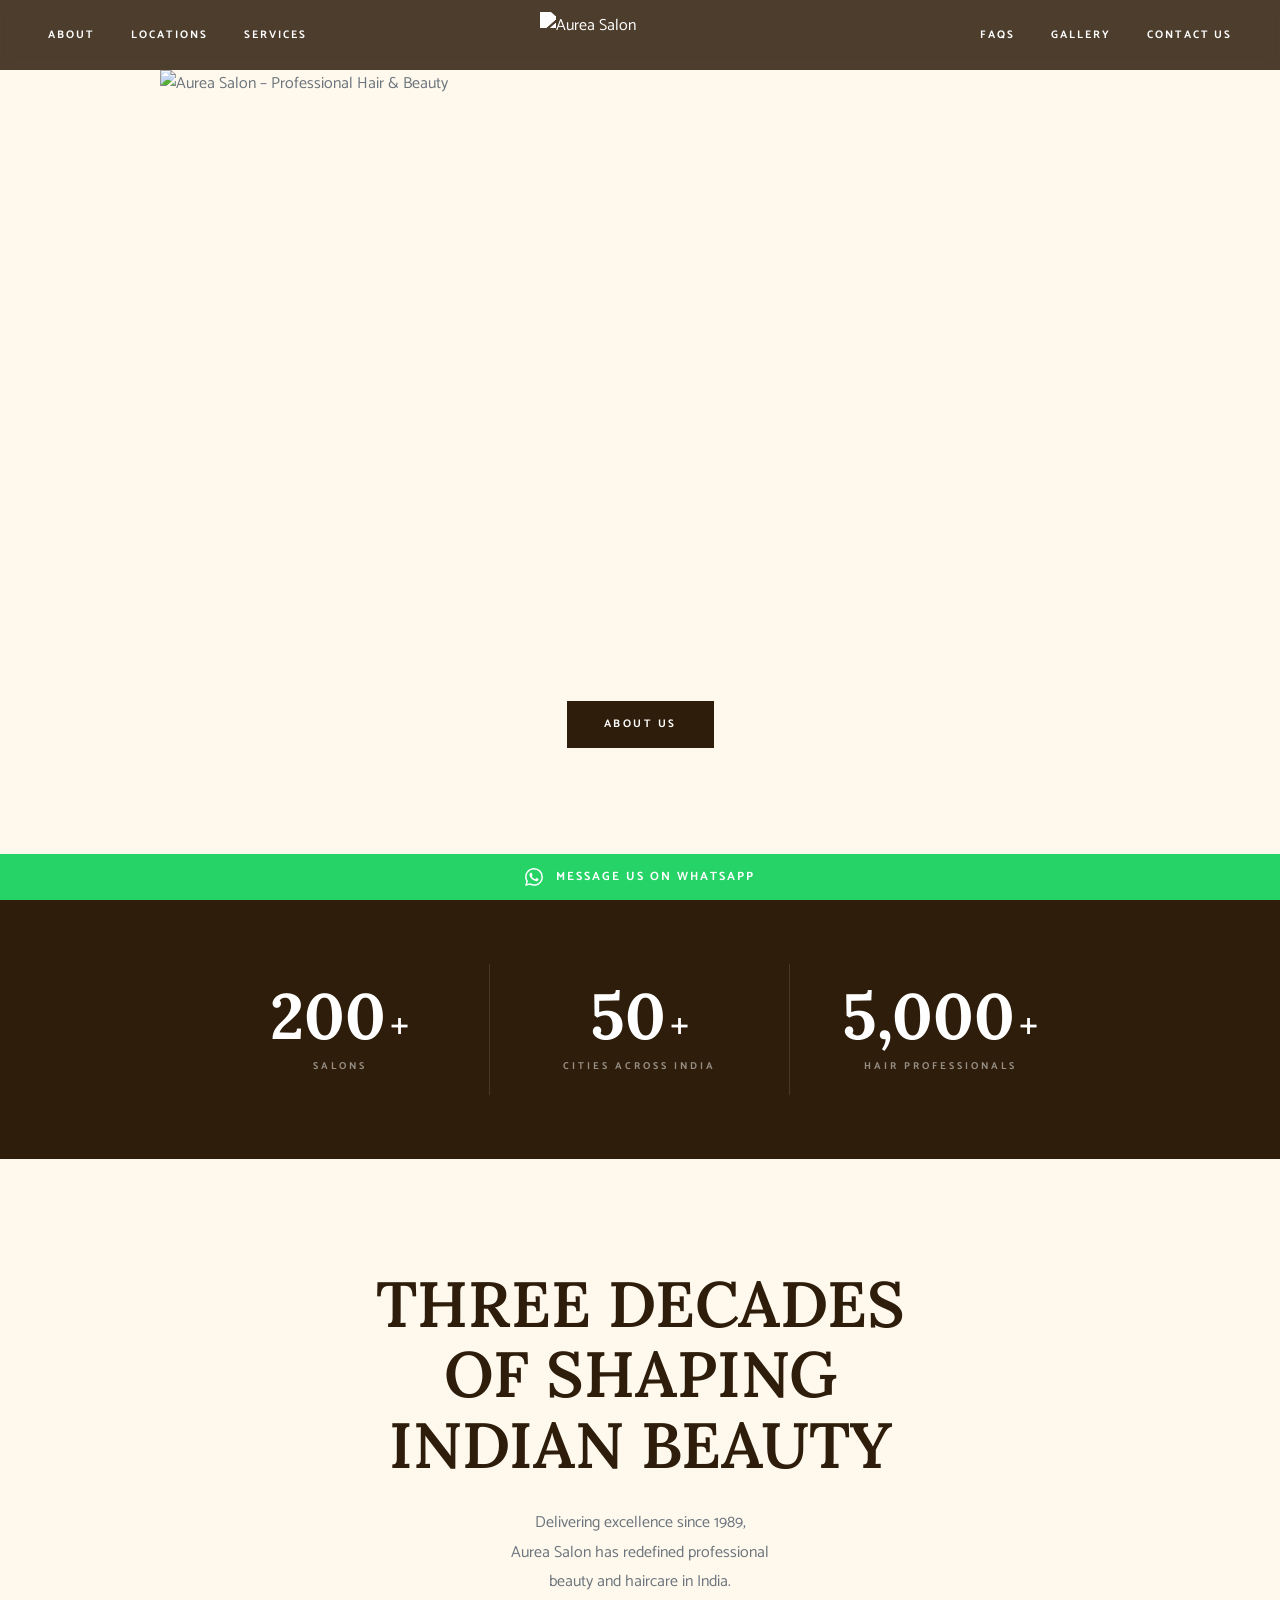
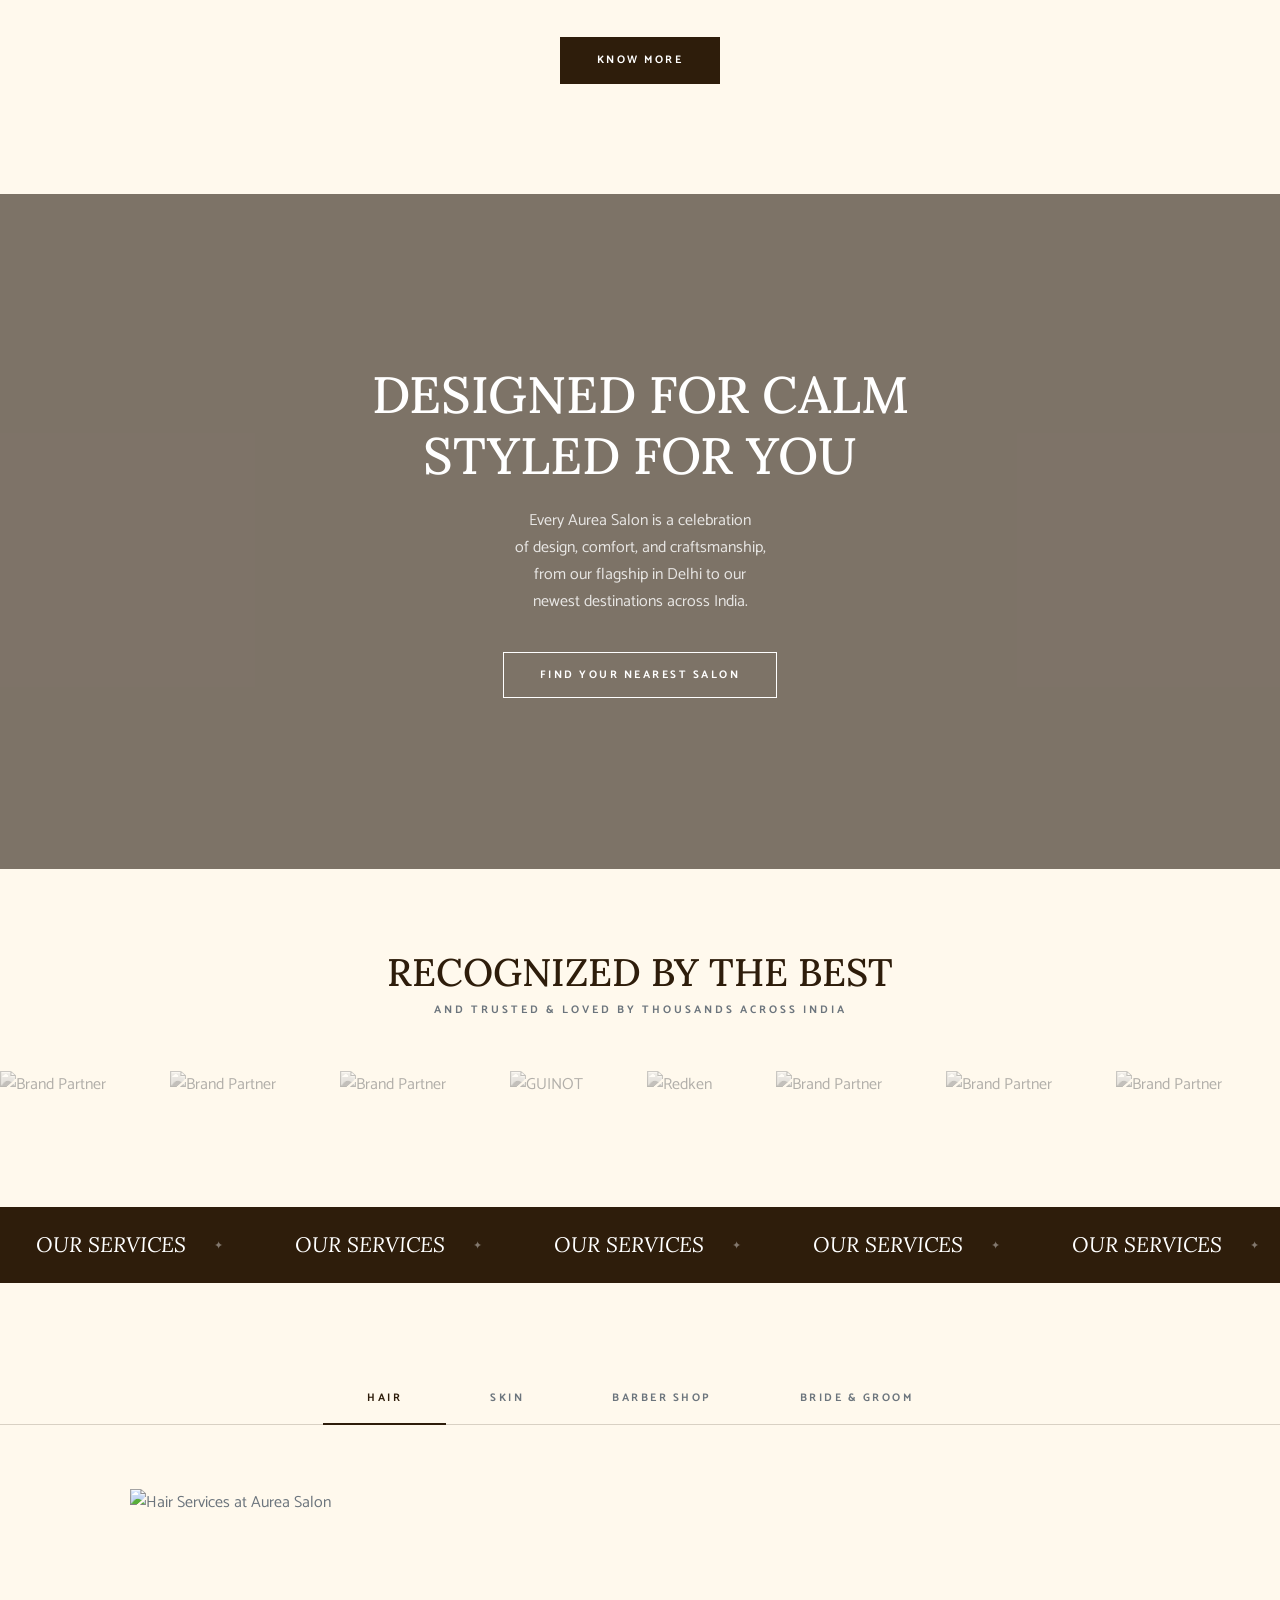
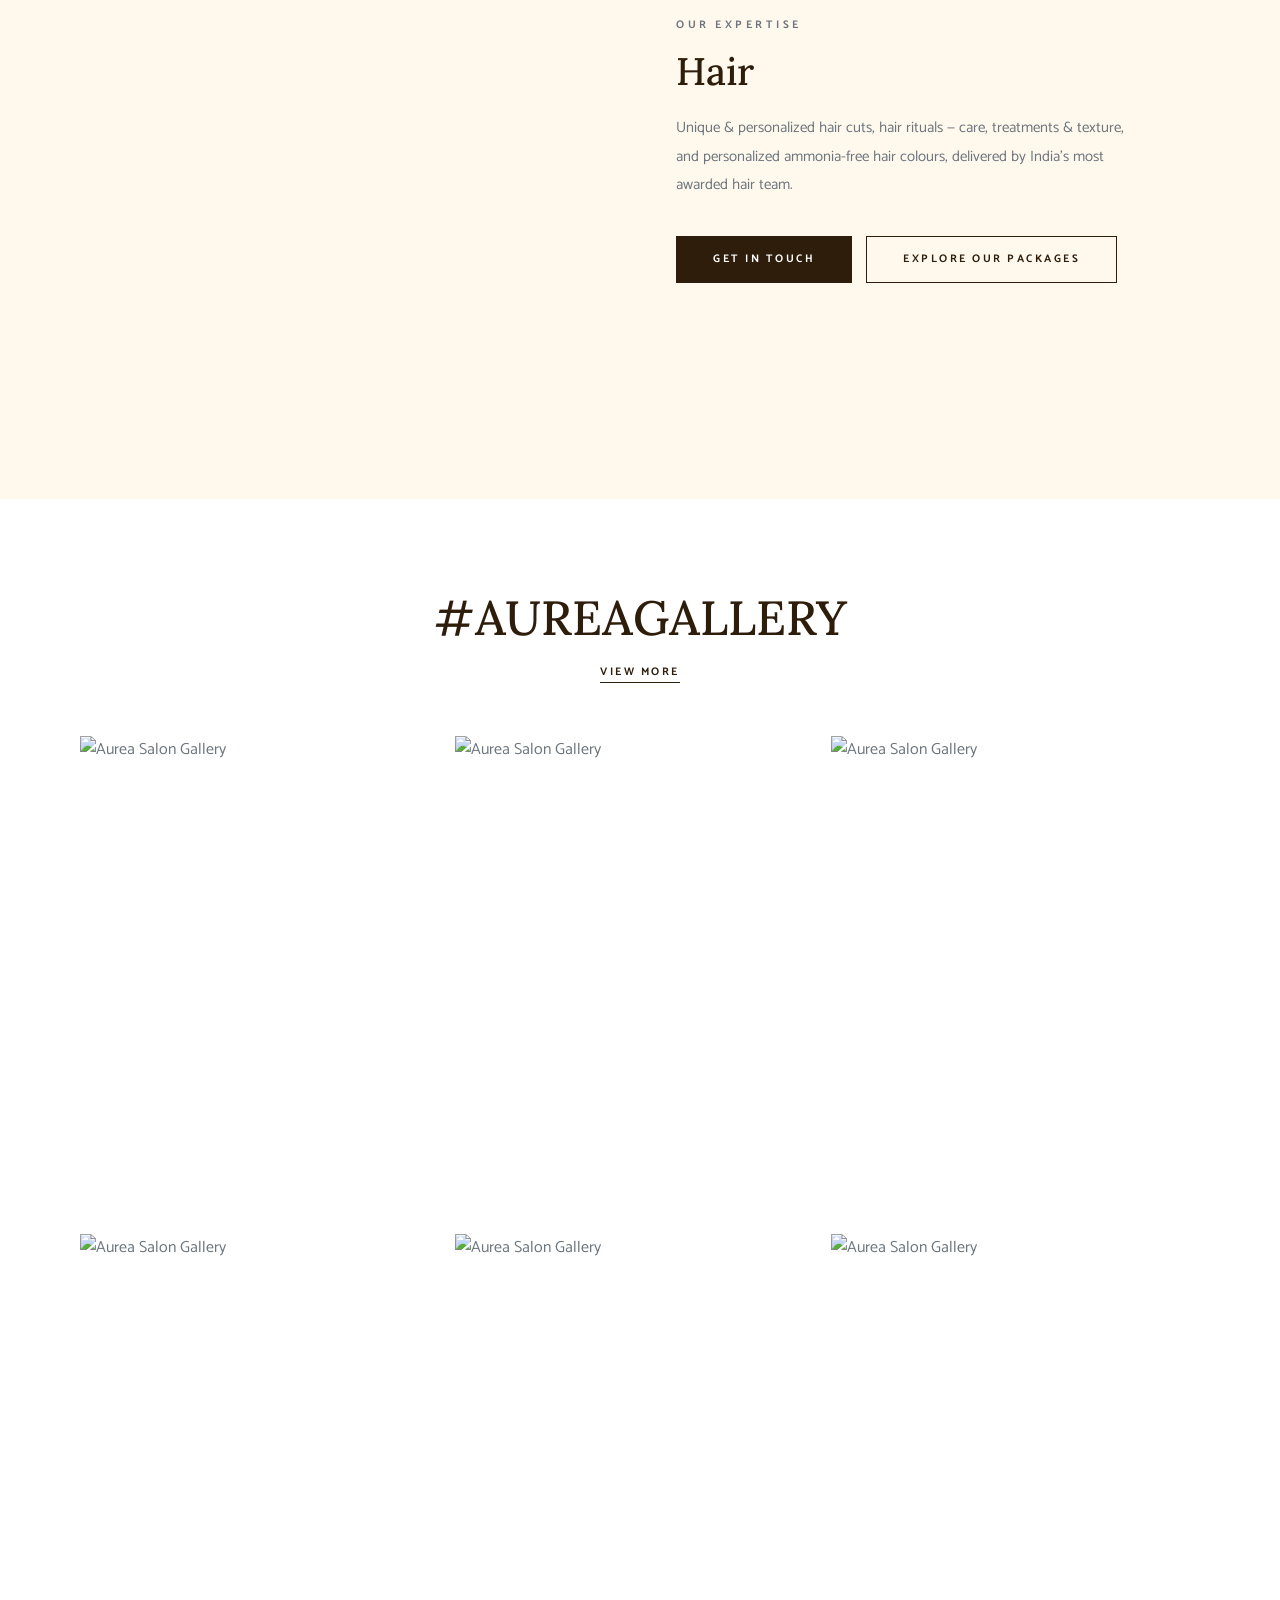
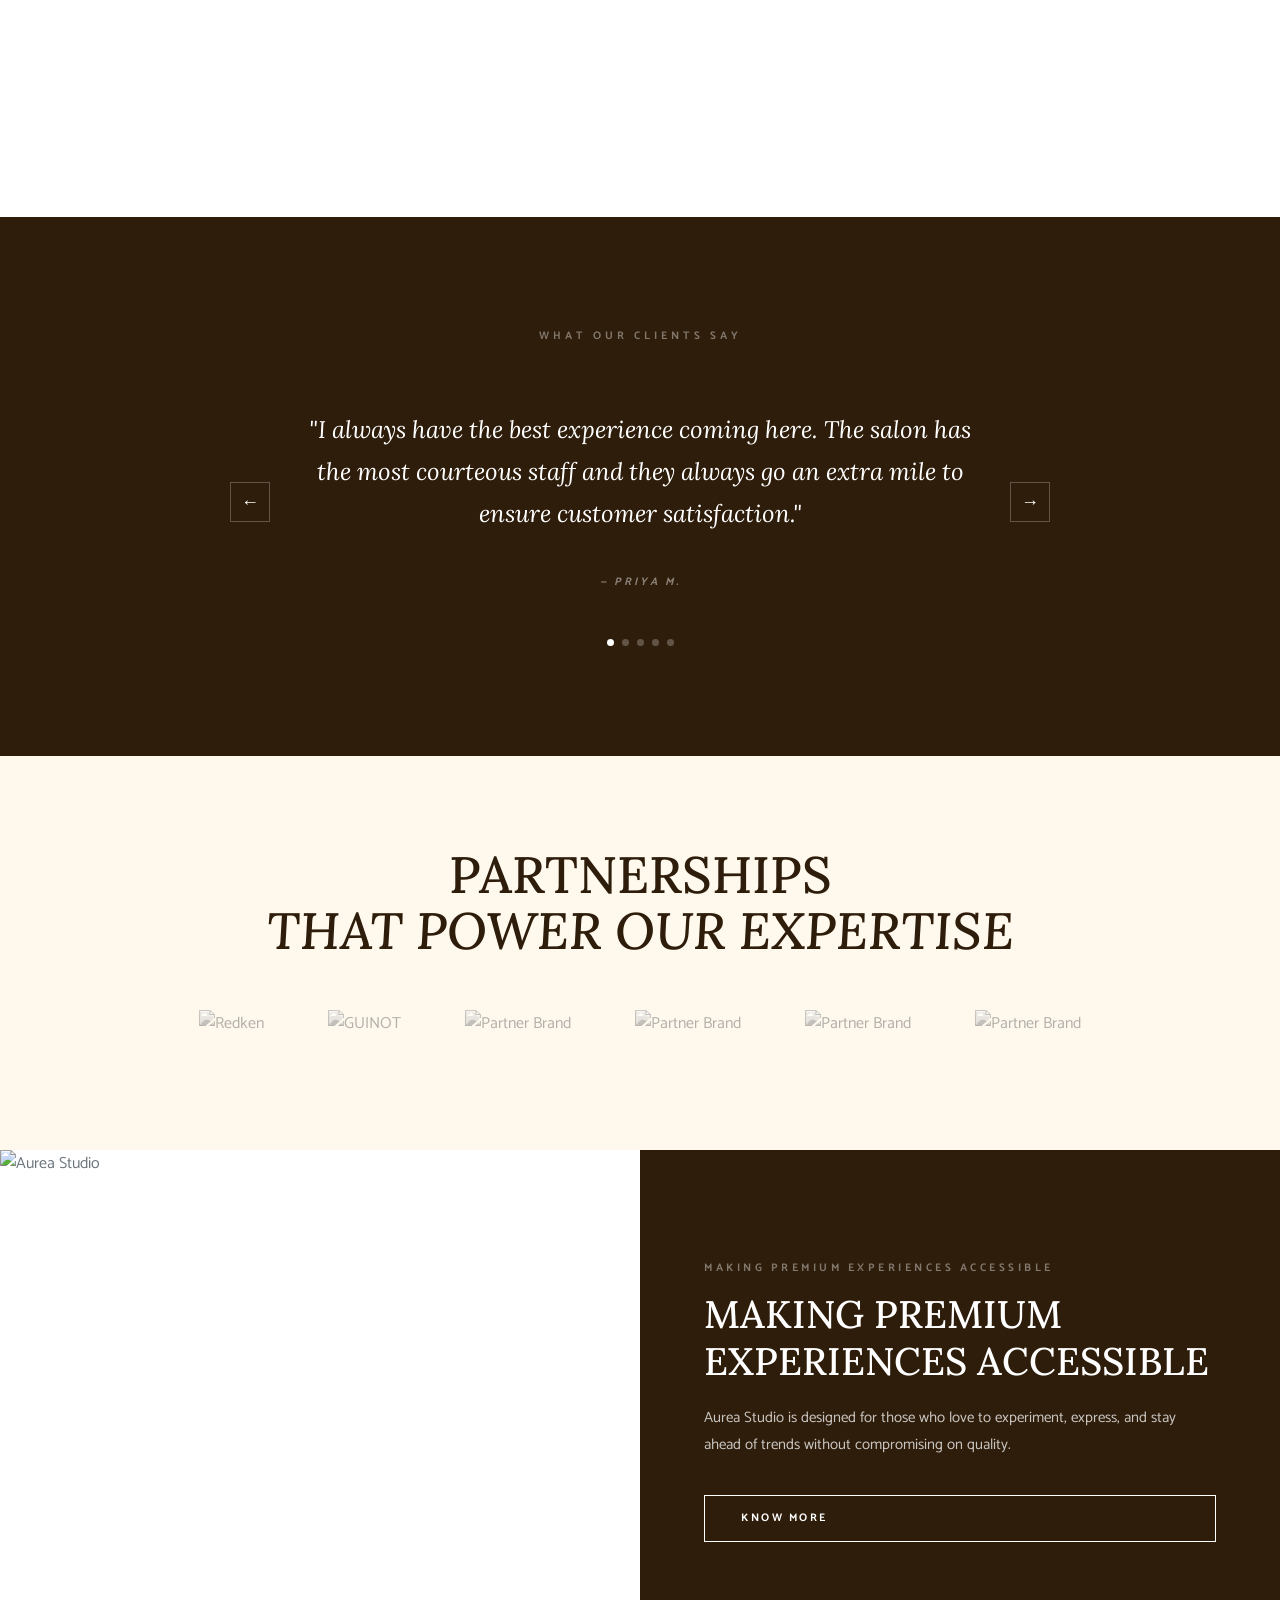
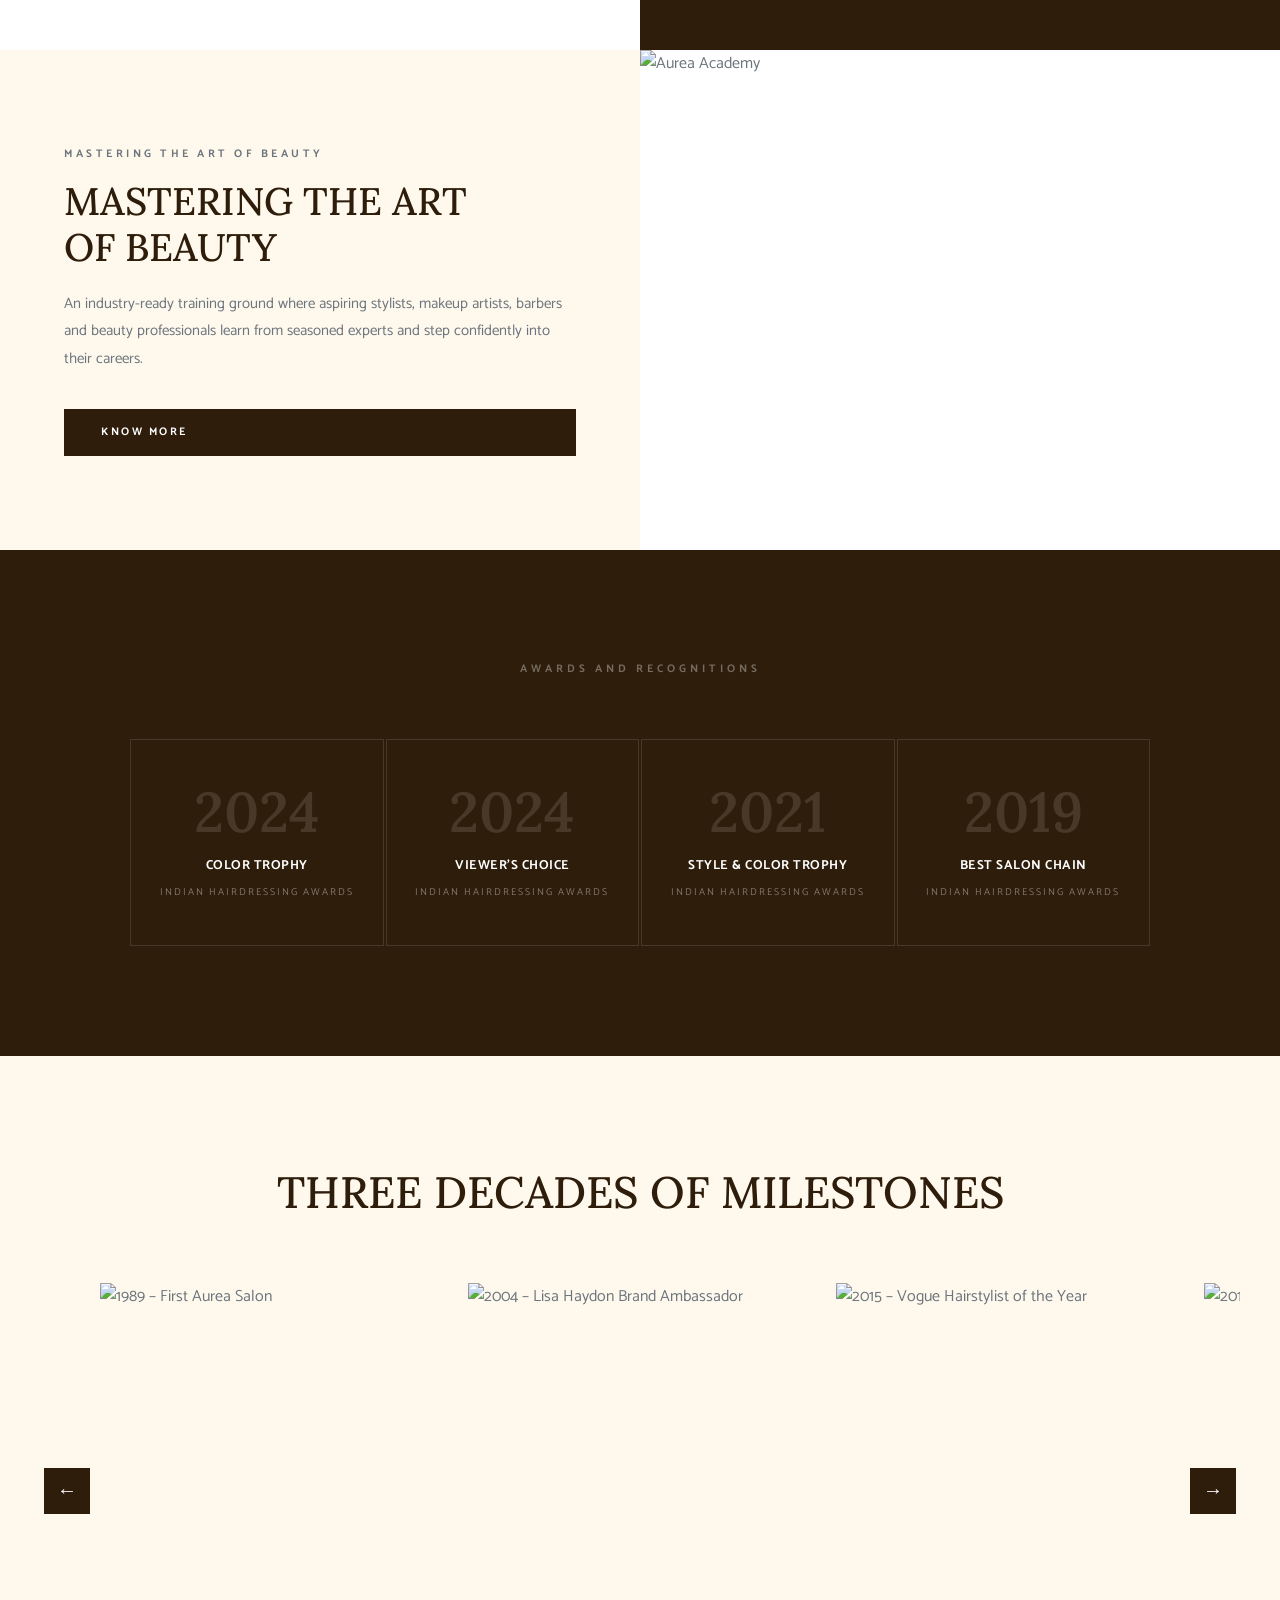
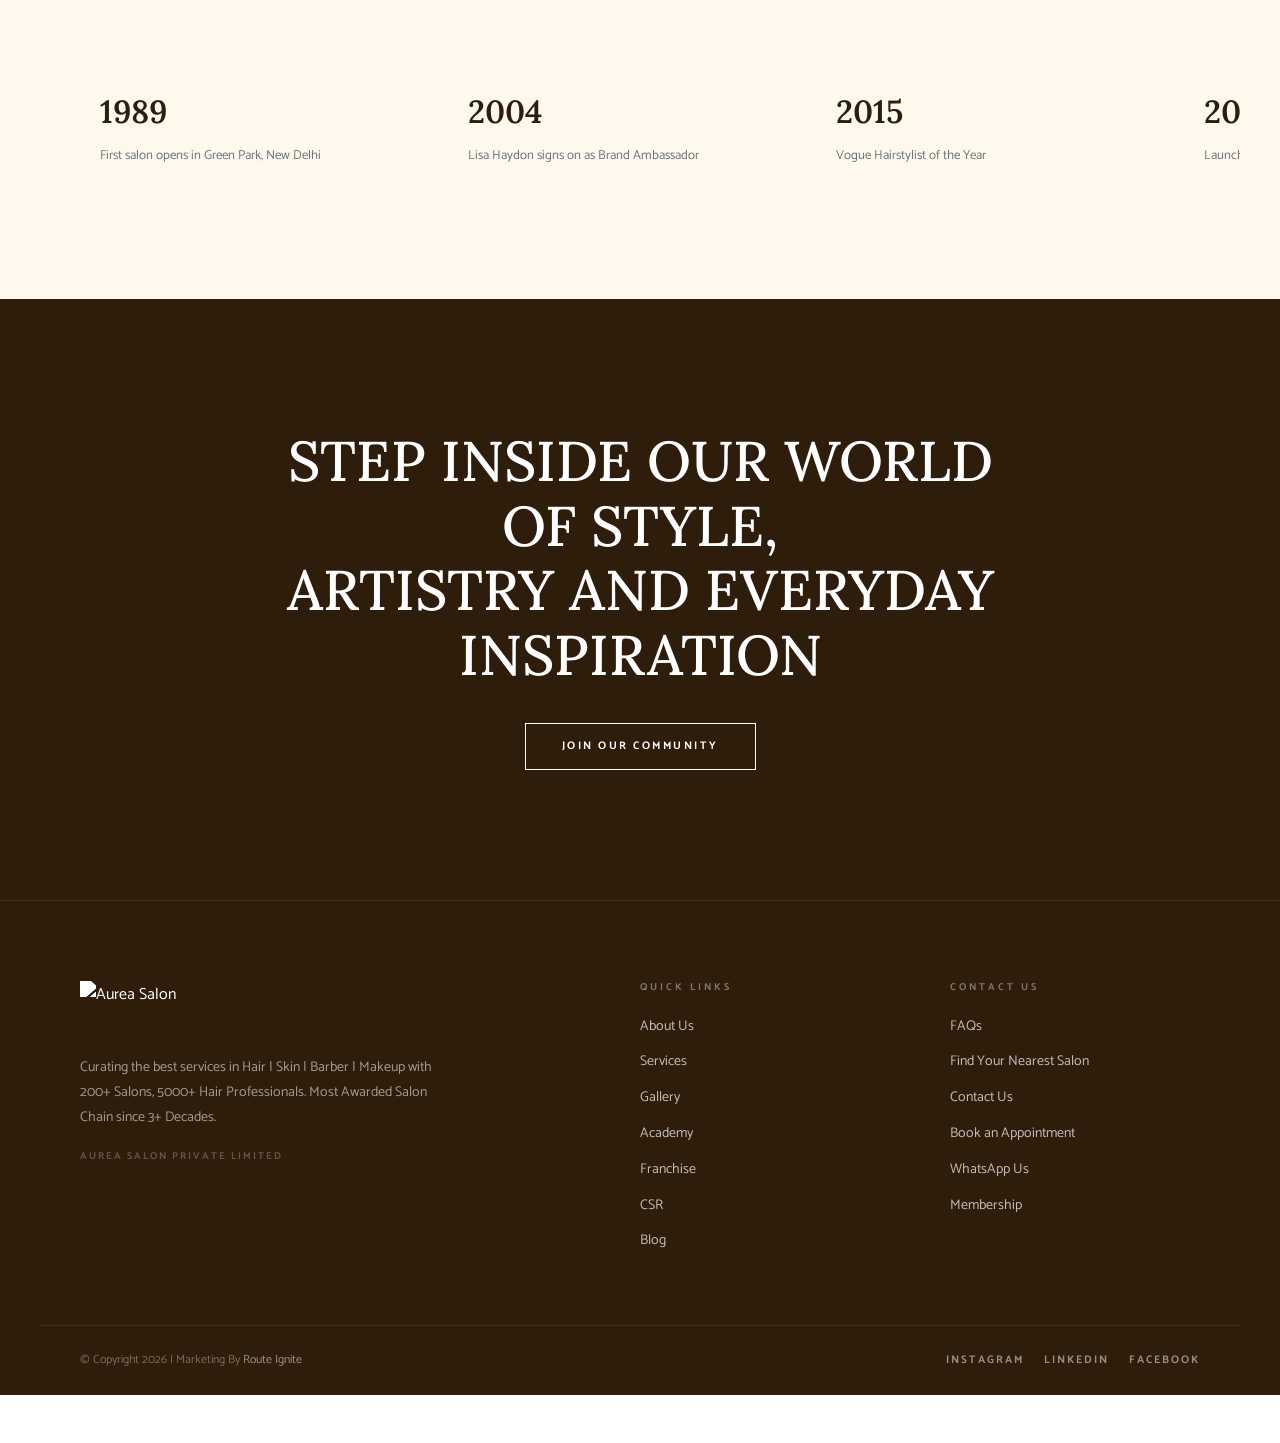
==== commit 3a6836a6: "Rebrand to Aurea Salon and remove founder/leadership content" ====
--- a/index.html
+++ b/index.html
@@ -3,31 +3,27 @@
 <head>
 <meta charset="UTF-8">
 <meta name="viewport" content="width=device-width, initial-scale=1.0">
-<meta name="description" content="Geetanjali Salon: The Best Salon in India. Delivering excellence since 1989. 200+ salons across 50+ cities. Book an appointment today.">
+<meta name="description" content="Aurea Salon: The Best Salon in India. Delivering excellence since 1989. 200+ salons across 50+ cities. Book an appointment today.">
 <meta name="robots" content="index, follow, max-image-preview:large, max-snippet:-1">
-<meta property="og:title" content="Geetanjali Salon | Best Salon in India – Visit Us Today">
-<meta property="og:description" content="Geetanjali Salon has redefined professional beauty and haircare in India. With 200+ salons across 50+ cities and 5000+ hair professionals.">
+<meta property="og:title" content="Aurea Salon | Best Salon in India – Visit Us Today">
+<meta property="og:description" content="Aurea Salon has redefined professional beauty and haircare in India. With 200+ salons across 50+ cities and 5000+ hair professionals.">
 <meta property="og:image" content="https://www.geetanjalisalon.com/wp-content/uploads/2026/01/Layer-1-1-scaled.png">
 <meta property="og:url" content="https://www.geetanjalisalon.com/">
 <meta property="og:type" content="website">
 <meta name="twitter:card" content="summary_large_image">
-<title>Geetanjali Salon | Best Salon in India – Visit Us Today</title>
+<title>Aurea Salon | Best Salon in India – Visit Us Today</title>
 
 <!-- Schema.org LocalBusiness -->
 <script type="application/ld+json">
 {
   "@context": "https://schema.org",
   "@type": ["HairSalon","LocalBusiness"],
-  "name": "Geetanjali Salon",
+  "name": "Aurea Salon",
   "description": "India's most awarded salon chain since 1989. 200+ salons across 50+ cities.",
   "url": "https://www.geetanjalisalon.com/",
   "logo": "https://www.geetanjalisalon.com/wp-content/uploads/2023/09/Geetanjali-Salon-Logo-Copy.png",
   "image": "https://www.geetanjalisalon.com/wp-content/uploads/2026/01/Layer-1-1-scaled.png",
   "telephone": "+91-74289-18292",
-  "sameAs": [
-    "https://www.instagram.com/geetanjalisalon/",
-    "https://www.facebook.com/geetanjalisalon/"
-  ],
   "areaServed": "India",
   "numberOfEmployees": "5000+",
   "foundingDate": "1989",
@@ -48,7 +44,7 @@
 <body>
 
 <!-- ═══ WHATSAPP STICKY BAR ═══ -->
-<a class="wa-bar" href="https://wa.me/917428918292/?text=Hello%0AGot%20this%20number%20from%20Geetanjali%20Website.%20Looking%20to%20book%20an%20appointment." target="_blank" rel="noopener">
+<a class="wa-bar" href="https://wa.me/917428918292/?text=Hello%0AGot%20this%20number%20from%20Aurea%20Website.%20Looking%20to%20book%20an%20appointment." target="_blank" rel="noopener">
   <svg width="18" height="18" viewBox="0 0 24 24" fill="currentColor" style="display:inline-block;vertical-align:middle;margin-right:8px"><path d="M17.472 14.382c-.297-.149-1.758-.867-2.03-.967-.273-.099-.471-.148-.67.15-.197.297-.767.966-.94 1.164-.173.199-.347.223-.644.075-.297-.15-1.255-.463-2.39-1.475-.883-.788-1.48-1.761-1.653-2.059-.173-.297-.018-.458.13-.606.134-.133.298-.347.446-.52.149-.174.198-.298.298-.497.099-.198.05-.371-.025-.52-.075-.149-.669-1.612-.916-2.207-.242-.579-.487-.5-.669-.51-.173-.008-.371-.01-.57-.01-.198 0-.52.074-.792.372-.272.297-1.04 1.016-1.04 2.479 0 1.462 1.065 2.875 1.213 3.074.149.198 2.096 3.2 5.077 4.487.709.306 1.262.489 1.694.625.712.227 1.36.195 1.871.118.571-.085 1.758-.719 2.006-1.413.248-.694.248-1.289.173-1.413-.074-.124-.272-.198-.57-.347m-5.421 7.403h-.004a9.87 9.87 0 01-5.031-1.378l-.361-.214-3.741.982.998-3.648-.235-.374a9.86 9.86 0 01-1.51-5.26c.001-5.45 4.436-9.884 9.888-9.884 2.64 0 5.122 1.03 6.988 2.898a9.825 9.825 0 012.893 6.994c-.003 5.45-4.437 9.884-9.885 9.884m8.413-18.297A11.815 11.815 0 0012.05 0C5.495 0 .16 5.335.157 11.892c0 2.096.547 4.142 1.588 5.945L.057 24l6.305-1.654a11.882 11.882 0 005.683 1.448h.005c6.554 0 11.89-5.335 11.893-11.893a11.821 11.821 0 00-3.48-8.413Z"/></svg>
   Message Us on WhatsApp
 </a>
@@ -63,7 +59,7 @@
     </nav>
     <div class="nav-logo">
       <a href="index.html">
-        <img src="https://www.geetanjalisalon.com/wp-content/uploads/2023/09/Geetanjali-Salon-Logo-Copy.png" alt="Geetanjali Salon" width="200" height="46">
+        <img src="https://www.geetanjalisalon.com/wp-content/uploads/2023/09/Geetanjali-Salon-Logo-Copy.png" alt="Aurea Salon" width="200" height="46">
       </a>
     </div>
     <nav class="nav-right">
@@ -91,7 +87,7 @@
 <section class="hero">
   <div class="hero-photo">
     <img src="https://www.geetanjalisalon.com/wp-content/uploads/2026/01/Group-10-4.png"
-         alt="Geetanjali Salon – Professional Hair & Beauty"
+         alt="Aurea Salon – Professional Hair & Beauty"
          width="1470" height="911"
          loading="eager">
   </div>
@@ -129,7 +125,7 @@
   <h2 class="fade-up">THREE DECADES<br>OF SHAPING<br>INDIAN BEAUTY</h2>
   <p class="fade-up d1">
     Delivering excellence since 1989,<br>
-    Geetanjali Salon has redefined professional<br>
+    Aurea Salon has redefined professional<br>
     beauty and haircare in India.
   </p>
   <a href="about.html" class="btn btn-dark fade-up d2">Know More</a>
@@ -140,7 +136,7 @@
   <div class="calm-inner fade-up">
     <h2>DESIGNED FOR CALM<br>STYLED FOR YOU</h2>
     <p>
-      Every Geetanjali Salon is a celebration<br>
+      Every Aurea Salon is a celebration<br>
       of design, comfort, and craftsmanship,<br>
       from our flagship in Delhi to our<br>
       newest destinations across India.
@@ -212,14 +208,14 @@
   <div id="tab-hair" class="tab-pane active">
     <div class="svc-grid">
       <div class="svc-img fade-up">
-        <img src="https://geetanjalisalon.com/wp-content/uploads/2024/05/salon-banners-hair-services.jpg" alt="Hair Services at Geetanjali Salon" loading="lazy">
+        <img src="https://geetanjalisalon.com/wp-content/uploads/2024/05/salon-banners-hair-services.jpg" alt="Hair Services at Aurea Salon" loading="lazy">
       </div>
       <div class="svc-text fade-up d1">
         <span class="eyebrow">Our Expertise</span>
         <h3>Hair</h3>
         <p>Unique &amp; personalized hair cuts, hair rituals — care, treatments &amp; texture, and personalized ammonia-free hair colours, delivered by India's most awarded hair team.</p>
         <div class="svc-ctas">
-          <a href="https://wa.me/917428918292/?text=Hello%0AGot%20this%20number%20from%20Geetanjali%20Website.%20Looking%20to%20book%20an%20appointment." class="btn btn-dark" target="_blank" rel="noopener">Get In Touch</a>
+          <a href="https://wa.me/917428918292/?text=Hello%0AGot%20this%20number%20from%20Aurea%20Website.%20Looking%20to%20book%20an%20appointment." class="btn btn-dark" target="_blank" rel="noopener">Get In Touch</a>
           <a href="https://wa.me/917428918292/?text=Hello%0AExplore%20Our%20Packages" class="btn btn-outline" target="_blank" rel="noopener">Explore Our Packages</a>
         </div>
       </div>
@@ -229,14 +225,14 @@
   <div id="tab-skin" class="tab-pane">
     <div class="svc-grid reverse">
       <div class="svc-img fade-up">
-        <img src="https://geetanjalisalon.com/wp-content/uploads/2024/05/salon-banners-skin-services.jpg" alt="Skin Services at Geetanjali Salon" loading="lazy">
+        <img src="https://geetanjalisalon.com/wp-content/uploads/2024/05/salon-banners-skin-services.jpg" alt="Skin Services at Aurea Salon" loading="lazy">
       </div>
       <div class="svc-text fade-up d1">
         <span class="eyebrow">Radiant Results</span>
         <h3>Skin</h3>
         <p>Face rituals, body spa, hands &amp; feet spa — manicure &amp; pedicure, and our nail bar. Curated with premium partners like GUINOT for transformative results.</p>
         <div class="svc-ctas">
-          <a href="https://wa.me/917428918292/?text=Hello%0AGot%20this%20number%20from%20Geetanjali%20Website.%20Looking%20to%20book%20an%20appointment." class="btn btn-dark" target="_blank" rel="noopener">Get In Touch</a>
+          <a href="https://wa.me/917428918292/?text=Hello%0AGot%20this%20number%20from%20Aurea%20Website.%20Looking%20to%20book%20an%20appointment." class="btn btn-dark" target="_blank" rel="noopener">Get In Touch</a>
           <a href="https://wa.me/917428918292/?text=Hello%0AExplore%20Our%20Packages" class="btn btn-outline" target="_blank" rel="noopener">Explore Our Packages</a>
         </div>
       </div>
@@ -246,14 +242,14 @@
   <div id="tab-makeup" class="tab-pane">
     <div class="svc-grid">
       <div class="svc-img fade-up">
-        <img src="https://geetanjalisalon.com/wp-content/uploads/2024/05/salon-banners-barber-shop-services.jpg" alt="Barber Shop at Geetanjali Salon" loading="lazy">
+        <img src="https://geetanjalisalon.com/wp-content/uploads/2024/05/salon-banners-barber-shop-services.jpg" alt="Barber Shop at Aurea Salon" loading="lazy">
       </div>
       <div class="svc-text fade-up d1">
         <span class="eyebrow">Sharp &amp; Refined</span>
         <h3>Barber Shop</h3>
         <p>Three decades of barbering expertise — precision cuts, beard sculpting, classic shaves, and grooming rituals designed for the modern man.</p>
         <div class="svc-ctas">
-          <a href="https://wa.me/917428918292/?text=Hello%0AGot%20this%20number%20from%20Geetanjali%20Website.%20Looking%20to%20book%20an%20appointment." class="btn btn-dark" target="_blank" rel="noopener">Get In Touch</a>
+          <a href="https://wa.me/917428918292/?text=Hello%0AGot%20this%20number%20from%20Aurea%20Website.%20Looking%20to%20book%20an%20appointment." class="btn btn-dark" target="_blank" rel="noopener">Get In Touch</a>
           <a href="https://wa.me/917428918292/?text=Hello%0AExplore%20Our%20Packages" class="btn btn-outline" target="_blank" rel="noopener">Explore Our Packages</a>
         </div>
       </div>
@@ -263,14 +259,14 @@
   <div id="tab-men" class="tab-pane">
     <div class="svc-grid reverse">
       <div class="svc-img fade-up">
-        <img src="https://geetanjalisalon.com/wp-content/uploads/2024/05/salon-banners-makeup-services.jpg" alt="Bride and Groom Services at Geetanjali Salon" loading="lazy">
+        <img src="https://geetanjalisalon.com/wp-content/uploads/2024/05/salon-banners-makeup-services.jpg" alt="Bride and Groom Services at Aurea Salon" loading="lazy">
       </div>
       <div class="svc-text fade-up d1">
         <span class="eyebrow">Your Big Day</span>
         <h3>Bride &amp; Groom</h3>
         <p>Make-up, pre-bridal services, and skin rituals tailored for the most important day. Our bridal specialists craft looks that highlight your natural beauty.</p>
         <div class="svc-ctas">
-          <a href="https://wa.me/917428918292/?text=Hello%0AGot%20this%20number%20from%20Geetanjali%20Website.%20Looking%20to%20book%20an%20appointment." class="btn btn-dark" target="_blank" rel="noopener">Get In Touch</a>
+          <a href="https://wa.me/917428918292/?text=Hello%0AGot%20this%20number%20from%20Aurea%20Website.%20Looking%20to%20book%20an%20appointment." class="btn btn-dark" target="_blank" rel="noopener">Get In Touch</a>
           <a href="https://wa.me/917428918292/?text=Hello%0AExplore%20Our%20Packages" class="btn btn-outline" target="_blank" rel="noopener">Explore Our Packages</a>
         </div>
       </div>
@@ -281,49 +277,28 @@
 <!-- ═══ INSTAGRAM GALLERY ═══ -->
 <section class="ig-gallery">
   <div class="section-header fade-up">
-    <h2>#GEETANJALIGALLERY</h2>
+    <h2>#AUREAGALLERY</h2>
     <a href="gallery.html" class="view-link">View More</a>
   </div>
   <div class="ig-grid">
     <a href="gallery.html">
-      <img src="https://www.geetanjalisalon.com/wp-content/uploads/2023/09/Untitled-design-14.png" alt="Geetanjali Salon Gallery" loading="lazy">
+      <img src="https://www.geetanjalisalon.com/wp-content/uploads/2023/09/Untitled-design-14.png" alt="Aurea Salon Gallery" loading="lazy">
     </a>
     <a href="gallery.html">
-      <img src="https://www.geetanjalisalon.com/wp-content/uploads/2026/01/slider5.jpg" alt="Geetanjali Salon Gallery" loading="lazy">
+      <img src="https://www.geetanjalisalon.com/wp-content/uploads/2026/01/slider5.jpg" alt="Aurea Salon Gallery" loading="lazy">
     </a>
     <a href="gallery.html">
-      <img src="https://www.geetanjalisalon.com/wp-content/uploads/2023/09/Untitled-design-9.png" alt="Geetanjali Salon Gallery" loading="lazy">
+      <img src="https://www.geetanjalisalon.com/wp-content/uploads/2023/09/Untitled-design-9.png" alt="Aurea Salon Gallery" loading="lazy">
     </a>
     <a href="gallery.html">
-      <img src="https://www.geetanjalisalon.com/wp-content/uploads/2026/01/Group-15-1-1.png" alt="Geetanjali Salon Gallery" loading="lazy">
+      <img src="https://www.geetanjalisalon.com/wp-content/uploads/2026/01/Group-15-1-1.png" alt="Aurea Salon Gallery" loading="lazy">
     </a>
     <a href="gallery.html">
-      <img src="https://www.geetanjalisalon.com/wp-content/uploads/2026/01/Group-14-3.png" alt="Geetanjali Salon Gallery" loading="lazy">
+      <img src="https://www.geetanjalisalon.com/wp-content/uploads/2026/01/Group-14-3.png" alt="Aurea Salon Gallery" loading="lazy">
     </a>
     <a href="gallery.html">
-      <img src="https://www.geetanjalisalon.com/wp-content/uploads/2023/09/main.png" alt="Geetanjali Salon Gallery" loading="lazy">
+      <img src="https://www.geetanjalisalon.com/wp-content/uploads/2023/09/main.png" alt="Aurea Salon Gallery" loading="lazy">
     </a>
-  </div>
-</section>
-
-<!-- ═══ SUMIT ISRANI ═══ -->
-<section class="sumit-section">
-  <div class="sumit-wrap">
-    <div class="sumit-photos fade-up">
-      <img src="https://www.geetanjalisalon.com/wp-content/uploads/2026/01/Layer-17-896x1024.png" alt="Sumit Israni – Managing Director, Geetanjali Salon" loading="lazy">
-      <img src="https://www.geetanjalisalon.com/wp-content/uploads/2026/01/AK61451_resized-889x1024.png" alt="Sumit Israni – Celebrity Hair Designer" loading="lazy">
-    </div>
-    <div class="sumit-text fade-up d1">
-      <span class="eyebrow">Leadership &amp; Vision</span>
-      <h2>Sumit Israni:<br>The Visionary behind the Brand's Triumph</h2>
-      <p>
-        Central to the success of these unique brands is Sumit Israni, the Managing Director and Celebrity Hair Designer. His visionary leadership has allowed the brands to remain authentic while adapting to changing beauty trends and consumer preferences.
-      </p>
-      <p>
-        As they continue to evolve and inspire, Geetanjali's journey stands as a testament to the power of innovation and the enduring pursuit of excellence in the beauty and grooming landscape.
-      </p>
-      <a href="about.html" class="btn btn-dark">Read His Story</a>
-    </div>
   </div>
 </section>
 
@@ -339,7 +314,7 @@
       <cite>— Priya M.</cite>
     </div>
     <div class="testi-slide">
-      <blockquote>"Geetanjali has been my go-to salon for over a decade. The quality of service is consistently exceptional across every location I've visited."</blockquote>
+      <blockquote>"Aurea has been my go-to salon for over a decade. The quality of service is consistently exceptional across every location I've visited."</blockquote>
       <cite>— Ananya S.</cite>
     </div>
     <div class="testi-slide">
@@ -347,11 +322,11 @@
       <cite>— Ritu K.</cite>
     </div>
     <div class="testi-slide">
-      <blockquote>"Best colour job I've ever had. The experts at Geetanjali know their craft inside out. Highly recommend the Redken colour treatment."</blockquote>
+      <blockquote>"Best colour job I've ever had. The experts at Aurea know their craft inside out. Highly recommend the Redken colour treatment."</blockquote>
       <cite>— Sonal D.</cite>
     </div>
     <div class="testi-slide">
-      <blockquote>"Clean, elegant interiors, professional staff, and outstanding results every single time. Geetanjali is truly in a class of its own."</blockquote>
+      <blockquote>"Clean, elegant interiors, professional staff, and outstanding results every single time. Aurea is truly in a class of its own."</blockquote>
       <cite>— Meera P.</cite>
     </div>
   </div>
@@ -379,20 +354,20 @@
 
 <!-- ═══ STUDIO + ACADEMY ═══ -->
 <section class="studio-academy">
-  <!-- Geetanjali Studio -->
+  <!-- Aurea Studio -->
   <div class="sa-block">
     <div class="sa-img">
-      <img src="https://www.geetanjalisalon.com/wp-content/uploads/2026/01/Layer-581-1-850x1024.png" alt="Geetanjali Studio" loading="lazy">
+      <img src="https://www.geetanjalisalon.com/wp-content/uploads/2026/01/Layer-581-1-850x1024.png" alt="Aurea Studio" loading="lazy">
     </div>
     <div class="sa-text on-dark fade-up">
       <span class="eyebrow" style="color:rgba(255,255,255,.4)">Making Premium Experiences Accessible</span>
       <h2>MAKING PREMIUM<br>EXPERIENCES ACCESSIBLE</h2>
-      <p>Geetanjali Studio is designed for those who love to experiment, express, and stay ahead of trends without compromising on quality.</p>
+      <p>Aurea Studio is designed for those who love to experiment, express, and stay ahead of trends without compromising on quality.</p>
       <a href="about.html" class="btn btn-light">Know More</a>
     </div>
   </div>
 
-  <!-- Geetanjali Academy -->
+  <!-- Aurea Academy -->
   <div class="sa-block">
     <div class="sa-text on-cream fade-up">
       <span class="eyebrow">Mastering the Art of Beauty</span>
@@ -401,7 +376,7 @@
       <a href="about.html" class="btn btn-dark">Know More</a>
     </div>
     <div class="sa-img">
-      <img src="https://www.geetanjalisalon.com/wp-content/uploads/2026/01/DSC03800-Edit-899x1024.png" alt="Geetanjali Academy" loading="lazy">
+      <img src="https://www.geetanjalisalon.com/wp-content/uploads/2026/01/DSC03800-Edit-899x1024.png" alt="Aurea Academy" loading="lazy">
     </div>
   </div>
 </section>
@@ -441,7 +416,7 @@
     <button class="tl-arrow next" aria-label="Next">&#8594;</button>
     <div class="tl-track">
       <div class="tl-slide">
-        <img src="https://www.geetanjalisalon.com/wp-content/uploads/2026/01/1989.png" alt="1989 – First Geetanjali Salon" loading="lazy">
+        <img src="https://www.geetanjalisalon.com/wp-content/uploads/2026/01/1989.png" alt="1989 – First Aurea Salon" loading="lazy">
         <div class="tl-info">
           <div class="tl-year">1989</div>
           <div class="tl-desc">First salon opens in Green Park, New Delhi</div>
@@ -472,7 +447,7 @@
         <img src="https://www.geetanjalisalon.com/wp-content/uploads/2026/01/2023.png" alt="2023 – Academy &amp; Ludhiana Expansion" loading="lazy">
         <div class="tl-info">
           <div class="tl-year">2023</div>
-          <div class="tl-desc">Geetanjali Academy opens; expansion into Ludhiana</div>
+          <div class="tl-desc">Aurea Academy opens; expansion into Ludhiana</div>
         </div>
       </div>
       <div class="tl-slide">
@@ -496,16 +471,16 @@
 <!-- ═══ COMMUNITY ═══ -->
 <section class="community">
   <h2 class="fade-up">STEP INSIDE OUR WORLD OF STYLE,<br>ARTISTRY AND EVERYDAY INSPIRATION</h2>
-  <a href="https://www.instagram.com/geetanjalisalon/" class="btn btn-light fade-up d1" target="_blank" rel="noopener">Join Our Community</a>
+  <a href="#" class="btn btn-light fade-up d1" target="_blank" rel="noopener">Join Our Community</a>
 </section>
 
 <!-- ═══ FOOTER ═══ -->
 <footer>
   <div class="footer-main">
     <div class="footer-brand">
-      <img src="https://www.geetanjalisalon.com/wp-content/uploads/2023/09/Geetanjali-Salon-Logo-Copy.png" alt="Geetanjali Salon" width="180">
+      <img src="https://www.geetanjalisalon.com/wp-content/uploads/2023/09/Geetanjali-Salon-Logo-Copy.png" alt="Aurea Salon" width="180">
       <p>Curating the best services in Hair | Skin | Barber | Makeup with 200+ Salons, 5000+ Hair Professionals. Most Awarded Salon Chain since 3+ Decades.</p>
-      <span class="co-name">GEETANJALI SALON PRIVATE LIMITED</span>
+      <span class="co-name">AUREA SALON PRIVATE LIMITED</span>
     </div>
     <div class="footer-col">
       <h4>Quick Links</h4>
@@ -530,9 +505,9 @@
   <div class="footer-bottom">
     <p>© Copyright 2026 | Marketing By <a href="#" style="color:rgba(255,255,255,.5)">Route Ignite</a></p>
     <div class="social-row">
-      <a href="https://www.instagram.com/geetanjalisalon/" target="_blank" rel="noopener">Instagram</a>
-      <a href="https://www.linkedin.com/company/geetanjali-salon/" target="_blank" rel="noopener">Linkedin</a>
-      <a href="https://www.facebook.com/geetanjalisalon/" target="_blank" rel="noopener">Facebook</a>
+      <a href="#" target="_blank" rel="noopener">Instagram</a>
+      <a href="#" target="_blank" rel="noopener">Linkedin</a>
+      <a href="#" target="_blank" rel="noopener">Facebook</a>
     </div>
   </div>
 </footer>
--- a/css/style.css
+++ b/css/style.css
@@ -426,40 +426,6 @@
 }
 .ig-grid a:hover img { transform: scale(1.04); }
 
-/* ── SUMIT SECTION ── */
-.sumit-section {
-  background: var(--cream);
-  padding: 110px 0;
-}
-.sumit-wrap {
-  display: grid;
-  grid-template-columns: 1fr 1fr;
-  gap: 80px;
-  align-items: center;
-  max-width: 1200px;
-  margin: 0 auto;
-  padding: 0 40px;
-}
-.sumit-photos {
-  display: grid;
-  grid-template-columns: 1fr 1fr;
-  gap: 16px;
-}
-.sumit-photos img {
-  width: 100%;
-  height: 400px;
-  object-fit: cover;
-  object-position: top;
-}
-.sumit-photos img:nth-child(1) { margin-top: 48px; }
-.sumit-text h2 {
-  font-size: clamp(24px,3vw,38px);
-  color: var(--dark);
-  margin-bottom: 24px;
-  line-height: 1.3;
-}
-.sumit-text p { font-size: 15px; line-height: 1.9; margin-bottom: 36px; }
-
 /* ── TESTIMONIALS ── */
 .testimonials {
   background: var(--dark);
@@ -805,9 +771,6 @@
   .svc-grid { grid-template-columns: 1fr; gap: 40px; }
   .svc-grid.reverse { direction: ltr; }
   .svc-img img { height: 340px; }
-
-  .sumit-wrap { grid-template-columns: 1fr; }
-  .sumit-photos img { height: 280px; }
 
   .sa-block { grid-template-columns: 1fr; }
   .sa-text { padding: 56px 40px; }
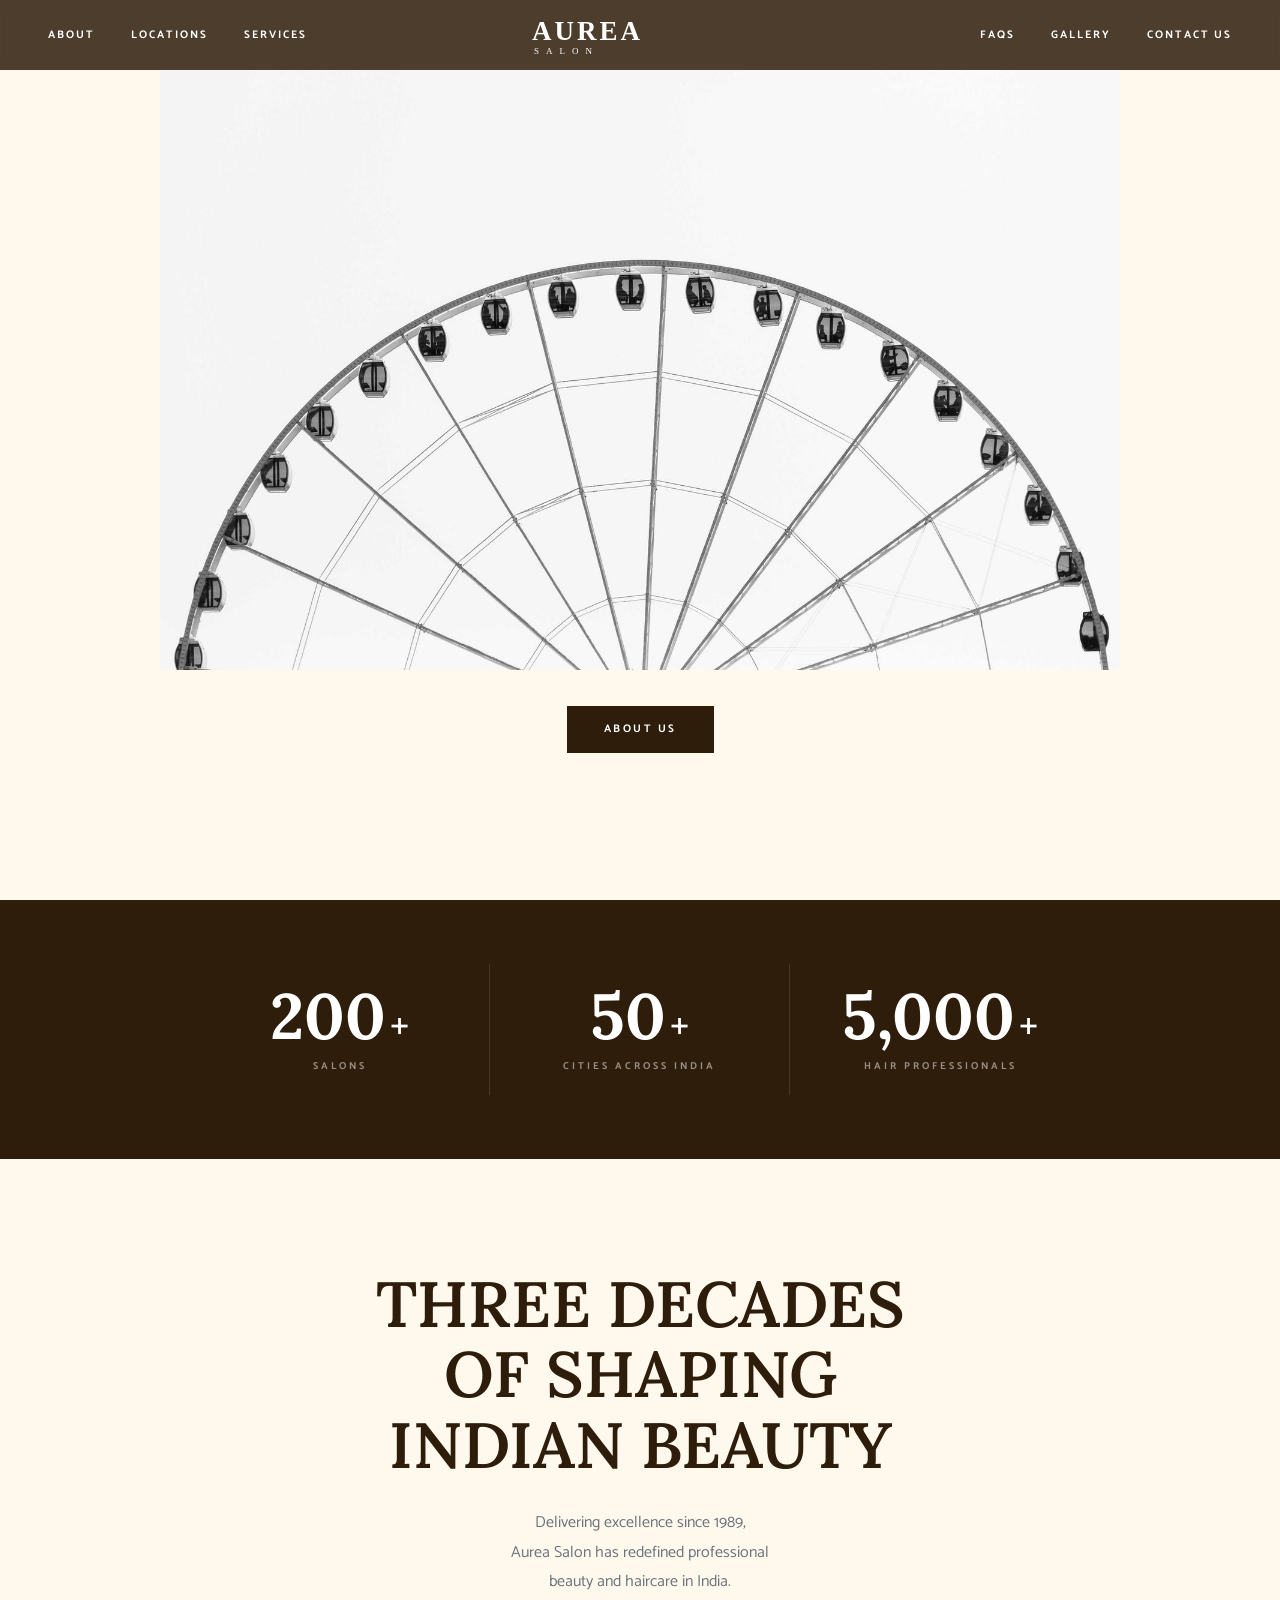
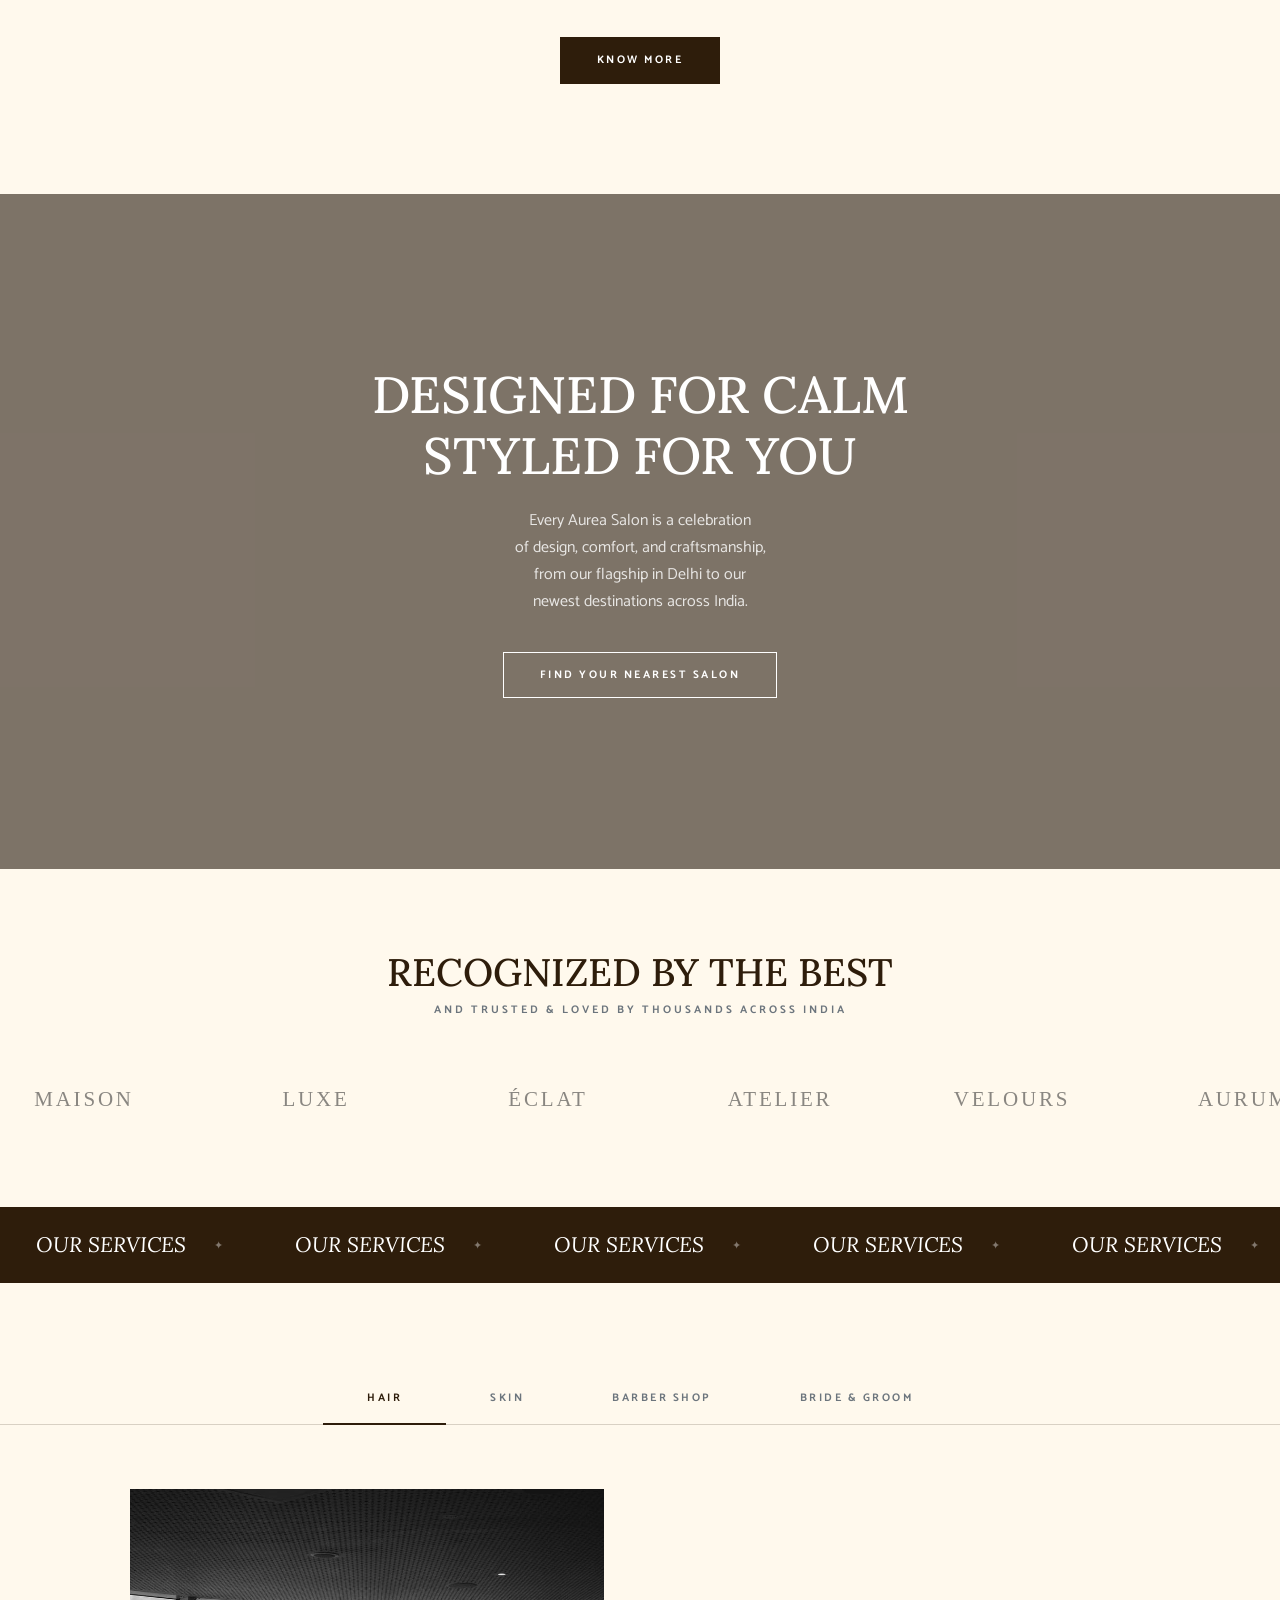
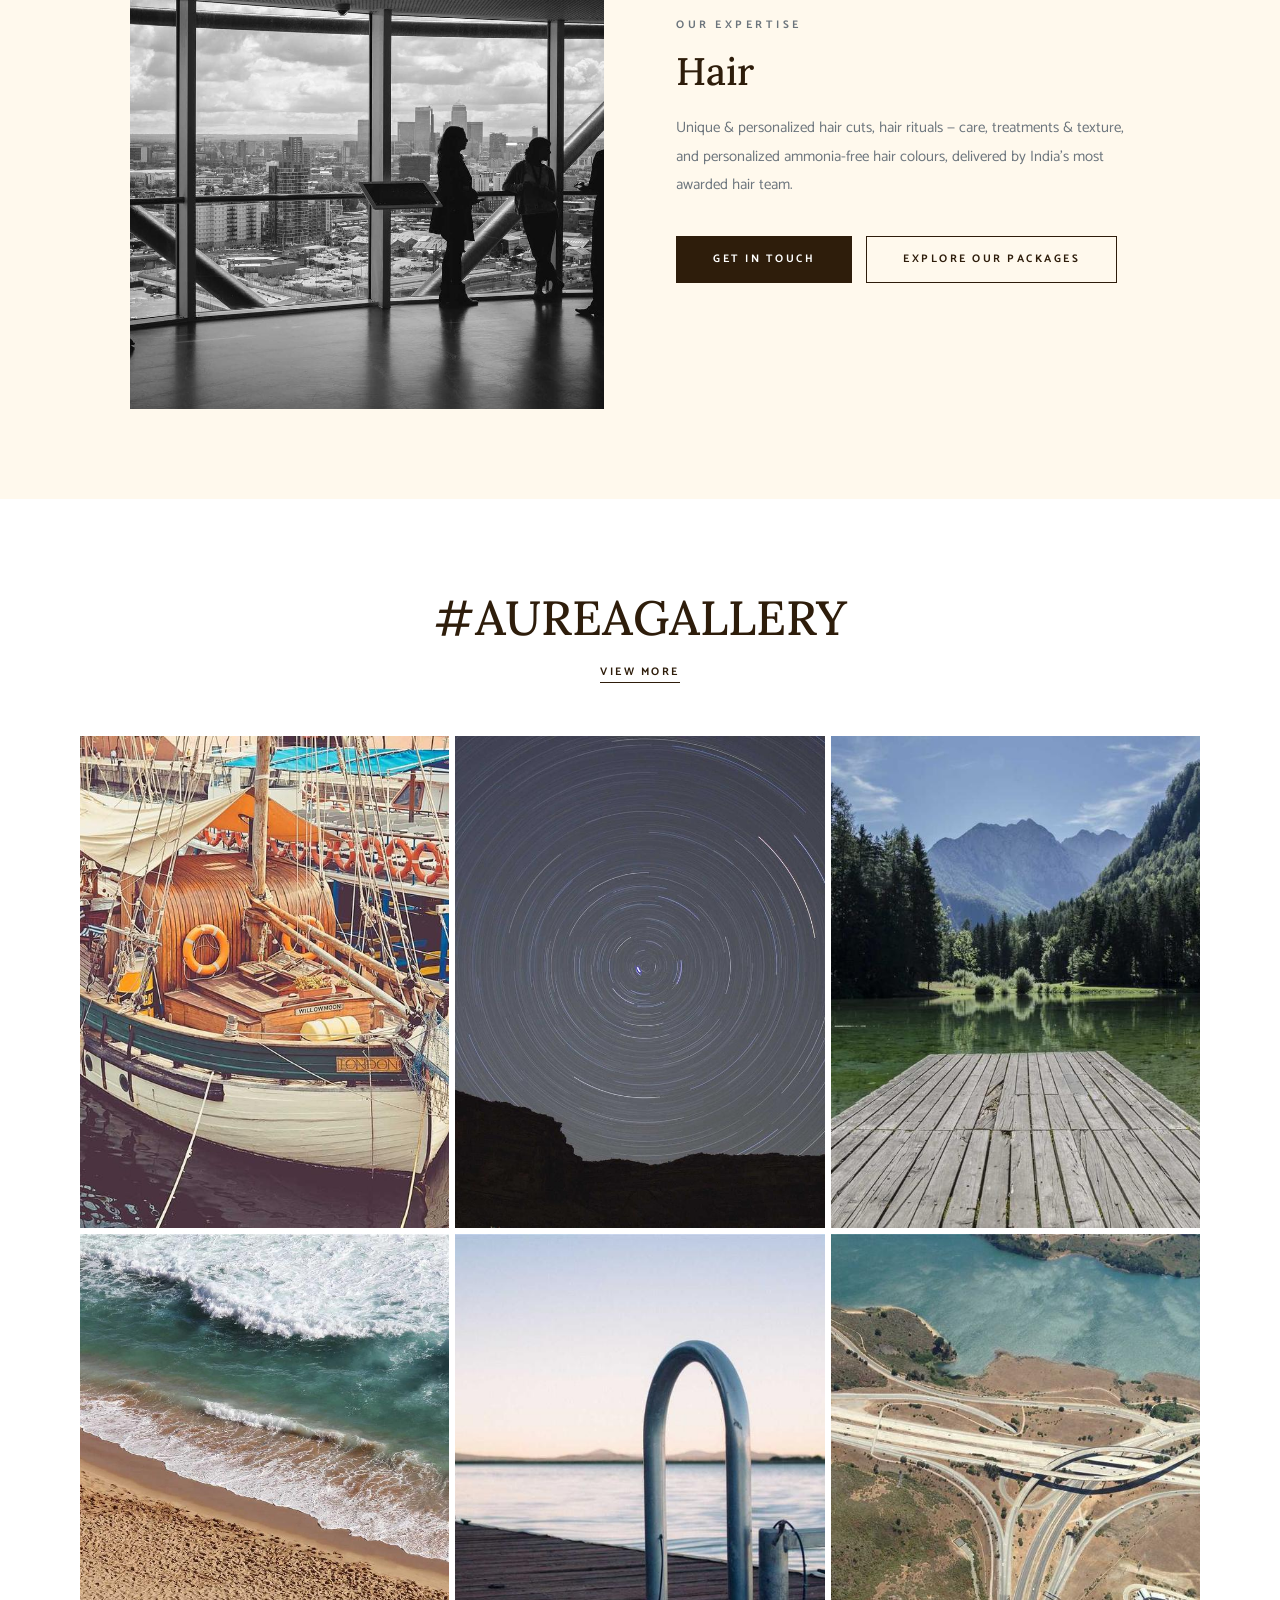
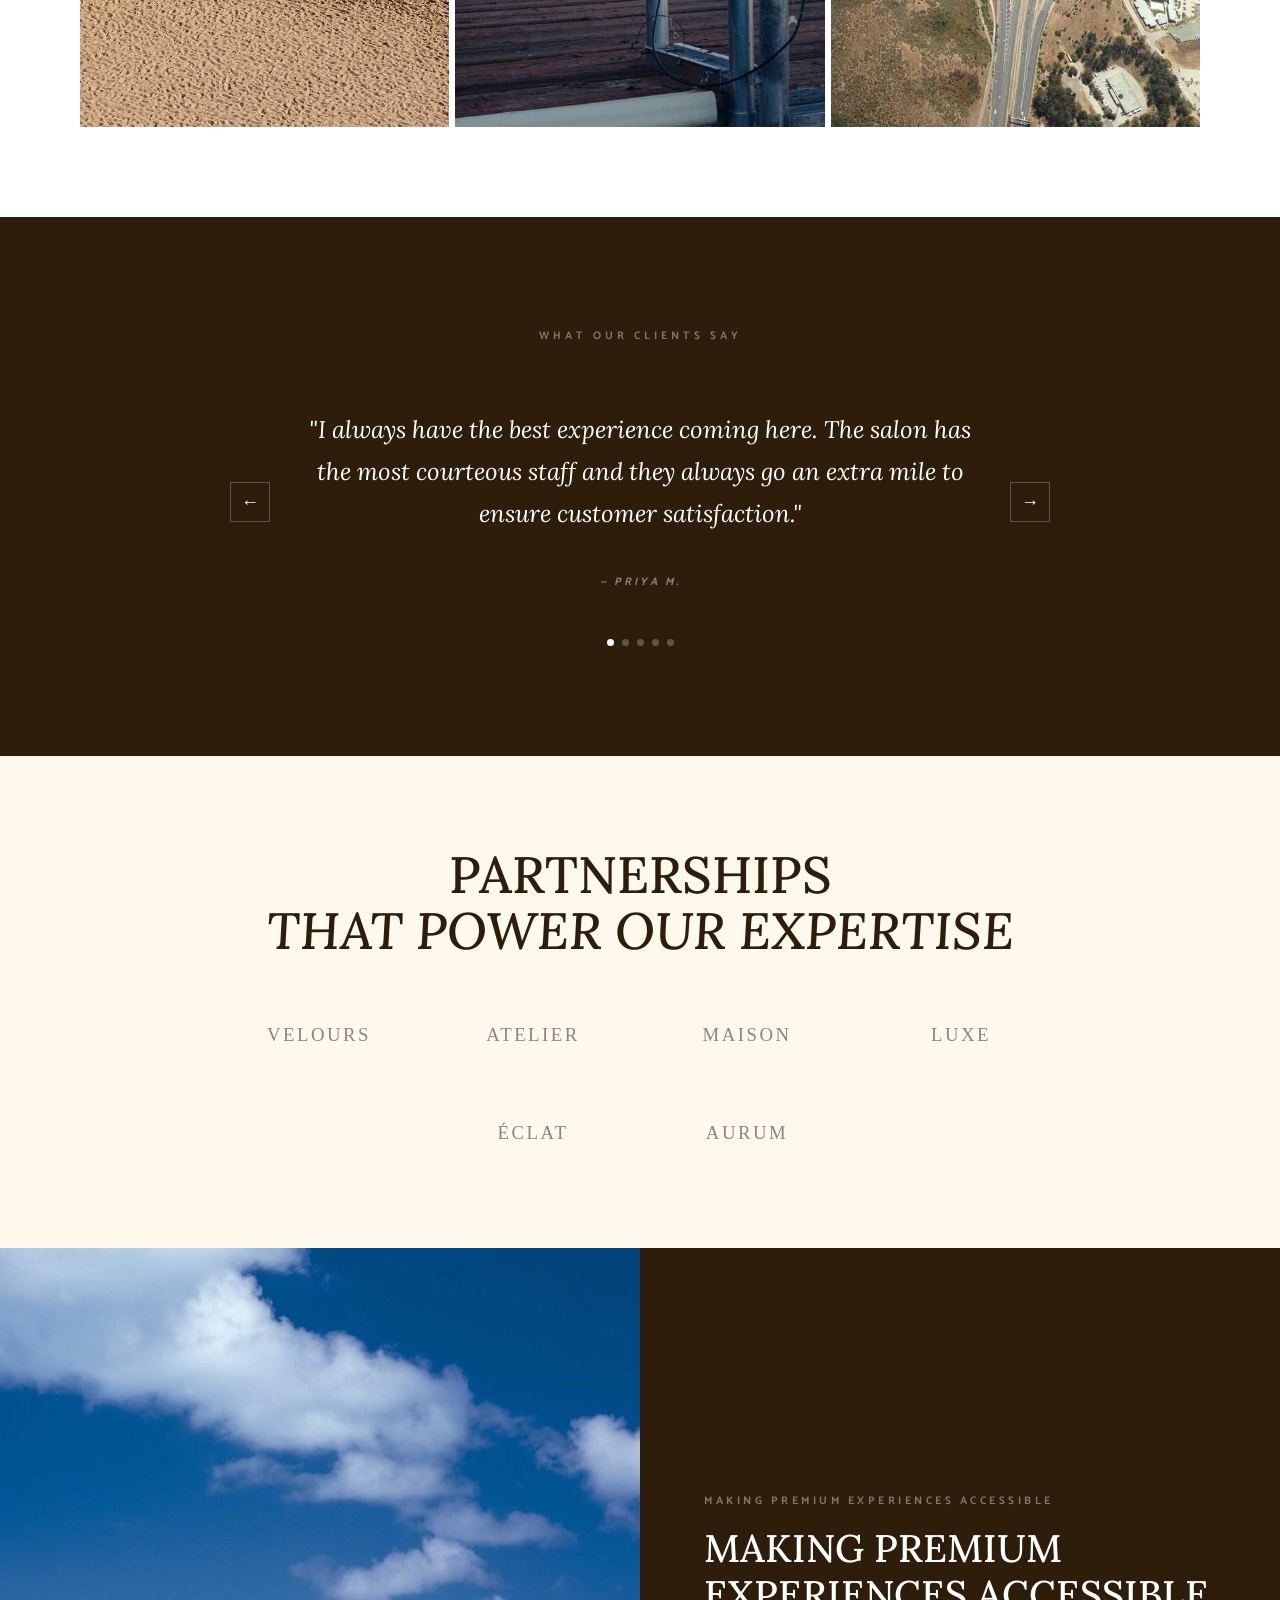
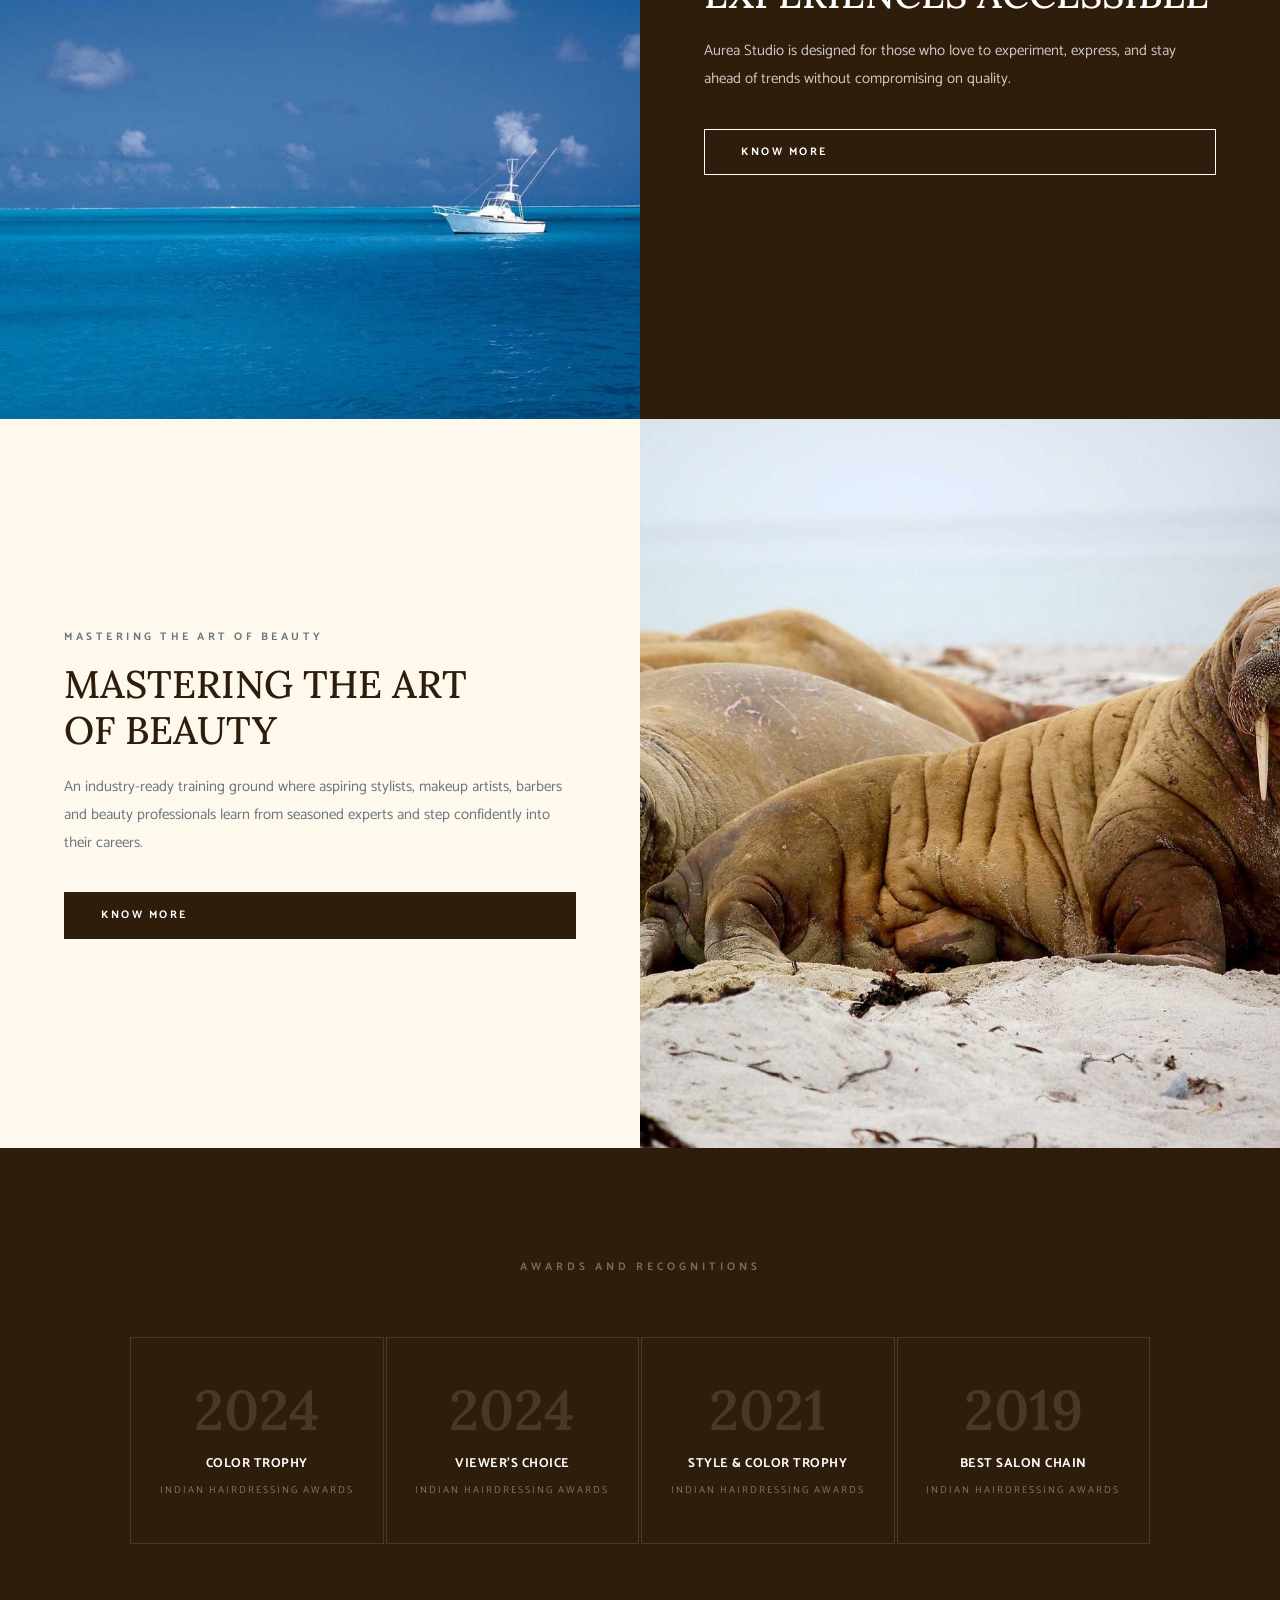
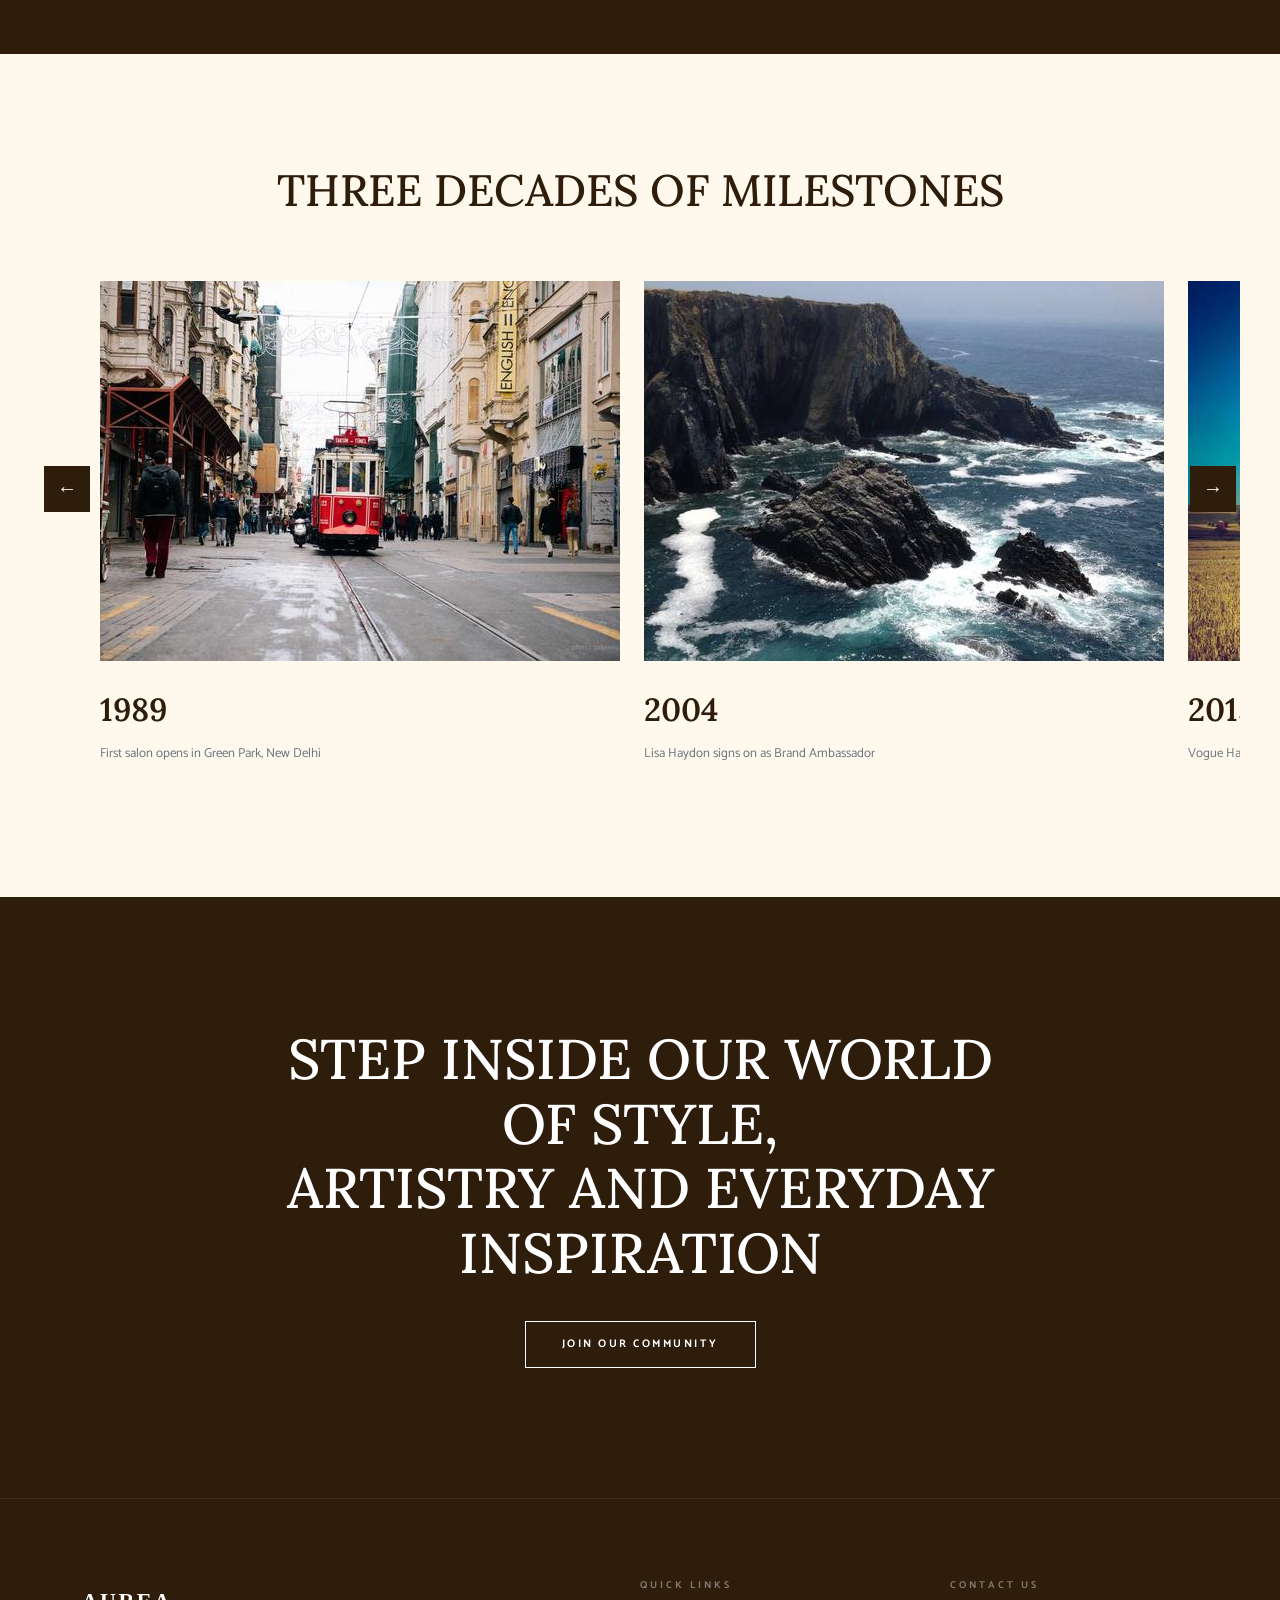
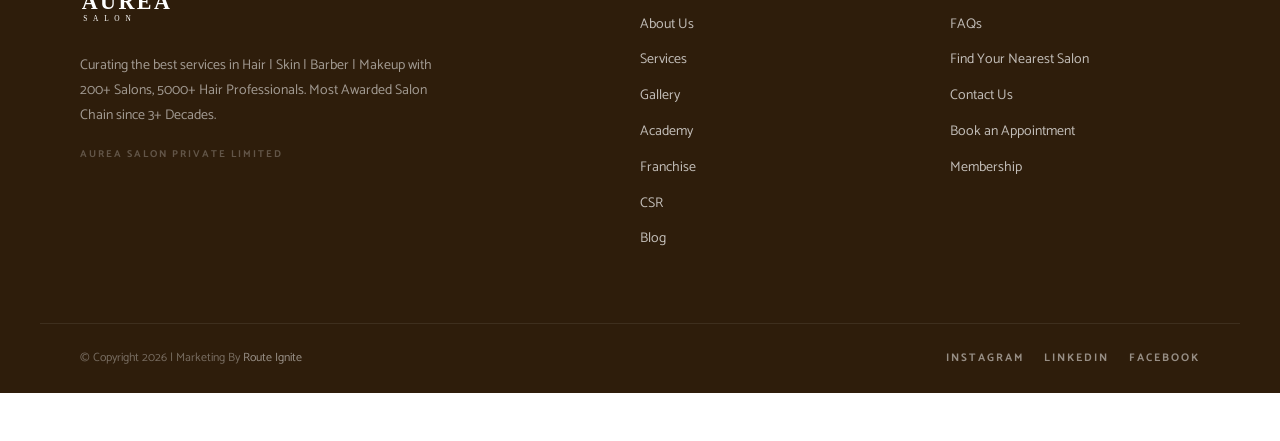
==== commit baecc333: "Localize images and disable messaging/external links" ====
--- a/index.html
+++ b/index.html
@@ -7,8 +7,8 @@
 <meta name="robots" content="index, follow, max-image-preview:large, max-snippet:-1">
 <meta property="og:title" content="Aurea Salon | Best Salon in India – Visit Us Today">
 <meta property="og:description" content="Aurea Salon has redefined professional beauty and haircare in India. With 200+ salons across 50+ cities and 5000+ hair professionals.">
-<meta property="og:image" content="https://www.geetanjalisalon.com/wp-content/uploads/2026/01/Layer-1-1-scaled.png">
-<meta property="og:url" content="https://www.geetanjalisalon.com/">
+<meta property="og:image" content="images/og.jpg">
+<meta property="og:url" content="https://www.aureasalon.com/">
 <meta property="og:type" content="website">
 <meta name="twitter:card" content="summary_large_image">
 <title>Aurea Salon | Best Salon in India – Visit Us Today</title>
@@ -20,10 +20,9 @@
   "@type": ["HairSalon","LocalBusiness"],
   "name": "Aurea Salon",
   "description": "India's most awarded salon chain since 1989. 200+ salons across 50+ cities.",
-  "url": "https://www.geetanjalisalon.com/",
-  "logo": "https://www.geetanjalisalon.com/wp-content/uploads/2023/09/Geetanjali-Salon-Logo-Copy.png",
-  "image": "https://www.geetanjalisalon.com/wp-content/uploads/2026/01/Layer-1-1-scaled.png",
-  "telephone": "+91-74289-18292",
+  "url": "https://www.aureasalon.com/",
+  "logo": "images/logo-dark.svg",
+  "image": "images/og.jpg",
   "areaServed": "India",
   "numberOfEmployees": "5000+",
   "foundingDate": "1989",
@@ -36,18 +35,13 @@
 }
 </script>
 
-<link rel="icon" type="image/png" href="https://www.geetanjalisalon.com/wp-content/uploads/2023/09/cropped-Geetanjali-Salon-Logo-Copy-1-1-270x270.png">
+<link rel="icon" type="image/svg+xml" href="images/favicon.svg">
 <link rel="preconnect" href="https://fonts.googleapis.com">
 <link rel="preconnect" href="https://fonts.gstatic.com" crossorigin>
 <link rel="stylesheet" href="css/style.css">
 </head>
 <body>
 
-<!-- ═══ WHATSAPP STICKY BAR ═══ -->
-<a class="wa-bar" href="https://wa.me/917428918292/?text=Hello%0AGot%20this%20number%20from%20Aurea%20Website.%20Looking%20to%20book%20an%20appointment." target="_blank" rel="noopener">
-  <svg width="18" height="18" viewBox="0 0 24 24" fill="currentColor" style="display:inline-block;vertical-align:middle;margin-right:8px"><path d="M17.472 14.382c-.297-.149-1.758-.867-2.03-.967-.273-.099-.471-.148-.67.15-.197.297-.767.966-.94 1.164-.173.199-.347.223-.644.075-.297-.15-1.255-.463-2.39-1.475-.883-.788-1.48-1.761-1.653-2.059-.173-.297-.018-.458.13-.606.134-.133.298-.347.446-.52.149-.174.198-.298.298-.497.099-.198.05-.371-.025-.52-.075-.149-.669-1.612-.916-2.207-.242-.579-.487-.5-.669-.51-.173-.008-.371-.01-.57-.01-.198 0-.52.074-.792.372-.272.297-1.04 1.016-1.04 2.479 0 1.462 1.065 2.875 1.213 3.074.149.198 2.096 3.2 5.077 4.487.709.306 1.262.489 1.694.625.712.227 1.36.195 1.871.118.571-.085 1.758-.719 2.006-1.413.248-.694.248-1.289.173-1.413-.074-.124-.272-.198-.57-.347m-5.421 7.403h-.004a9.87 9.87 0 01-5.031-1.378l-.361-.214-3.741.982.998-3.648-.235-.374a9.86 9.86 0 01-1.51-5.26c.001-5.45 4.436-9.884 9.888-9.884 2.64 0 5.122 1.03 6.988 2.898a9.825 9.825 0 012.893 6.994c-.003 5.45-4.437 9.884-9.885 9.884m8.413-18.297A11.815 11.815 0 0012.05 0C5.495 0 .16 5.335.157 11.892c0 2.096.547 4.142 1.588 5.945L.057 24l6.305-1.654a11.882 11.882 0 005.683 1.448h.005c6.554 0 11.89-5.335 11.893-11.893a11.821 11.821 0 00-3.48-8.413Z"/></svg>
-  Message Us on WhatsApp
-</a>
 
 <!-- ═══ HEADER ═══ -->
 <header id="site-header">
@@ -59,7 +53,7 @@
     </nav>
     <div class="nav-logo">
       <a href="index.html">
-        <img src="https://www.geetanjalisalon.com/wp-content/uploads/2023/09/Geetanjali-Salon-Logo-Copy.png" alt="Aurea Salon" width="200" height="46">
+        <img src="images/logo-dark.svg" alt="Aurea Salon" width="200" height="46">
       </a>
     </div>
     <nav class="nav-right">
@@ -86,7 +80,7 @@
 <!-- ═══ HERO ═══ -->
 <section class="hero">
   <div class="hero-photo">
-    <img src="https://www.geetanjalisalon.com/wp-content/uploads/2026/01/Group-10-4.png"
+    <img src="images/hero.jpg"
          alt="Aurea Salon – Professional Hair & Beauty"
          width="1470" height="911"
          loading="eager">
@@ -152,19 +146,19 @@
   <div class="marquee-wrap">
     <div class="marquee-track">
       <!-- Set 1 -->
-      <img src="https://www.geetanjalisalon.com/wp-content/uploads/2026/01/3.png" alt="Brand Partner" height="56">
-      <img src="https://www.geetanjalisalon.com/wp-content/uploads/2026/01/7-1.png" alt="Brand Partner" height="56">
-      <img src="https://www.geetanjalisalon.com/wp-content/uploads/2026/01/8-5-300x83.png" alt="Brand Partner" height="56">
-      <img src="https://www.geetanjalisalon.com/wp-content/uploads/2026/01/GUINOT-removebg-preview1-300x120.png" alt="GUINOT" height="56">
-      <img src="https://www.geetanjalisalon.com/wp-content/uploads/2026/01/Redken-Logo-2019-Black-300x107.png" alt="Redken" height="56">
-      <img src="https://www.geetanjalisalon.com/wp-content/uploads/2026/01/2-3.png" alt="Brand Partner" height="56">
+      <img src="images/partner-1.svg" alt="Brand Partner" height="56">
+      <img src="images/partner-2.svg" alt="Brand Partner" height="56">
+      <img src="images/partner-3.svg" alt="Brand Partner" height="56">
+      <img src="images/partner-4.svg" alt="GUINOT" height="56">
+      <img src="images/partner-5.svg" alt="Redken" height="56">
+      <img src="images/partner-6.svg" alt="Brand Partner" height="56">
       <!-- Set 2 (duplicate for seamless loop) -->
-      <img src="https://www.geetanjalisalon.com/wp-content/uploads/2026/01/3.png" alt="Brand Partner" height="56">
-      <img src="https://www.geetanjalisalon.com/wp-content/uploads/2026/01/7-1.png" alt="Brand Partner" height="56">
-      <img src="https://www.geetanjalisalon.com/wp-content/uploads/2026/01/8-5-300x83.png" alt="Brand Partner" height="56">
-      <img src="https://www.geetanjalisalon.com/wp-content/uploads/2026/01/GUINOT-removebg-preview1-300x120.png" alt="GUINOT" height="56">
-      <img src="https://www.geetanjalisalon.com/wp-content/uploads/2026/01/Redken-Logo-2019-Black-300x107.png" alt="Redken" height="56">
-      <img src="https://www.geetanjalisalon.com/wp-content/uploads/2026/01/2-3.png" alt="Brand Partner" height="56">
+      <img src="images/partner-1.svg" alt="Brand Partner" height="56">
+      <img src="images/partner-2.svg" alt="Brand Partner" height="56">
+      <img src="images/partner-3.svg" alt="Brand Partner" height="56">
+      <img src="images/partner-4.svg" alt="GUINOT" height="56">
+      <img src="images/partner-5.svg" alt="Redken" height="56">
+      <img src="images/partner-6.svg" alt="Brand Partner" height="56">
     </div>
   </div>
 </section>
@@ -208,15 +202,15 @@
   <div id="tab-hair" class="tab-pane active">
     <div class="svc-grid">
       <div class="svc-img fade-up">
-        <img src="https://geetanjalisalon.com/wp-content/uploads/2024/05/salon-banners-hair-services.jpg" alt="Hair Services at Aurea Salon" loading="lazy">
+        <img src="images/service-hair.jpg" alt="Hair Services at Aurea Salon" loading="lazy">
       </div>
       <div class="svc-text fade-up d1">
         <span class="eyebrow">Our Expertise</span>
         <h3>Hair</h3>
         <p>Unique &amp; personalized hair cuts, hair rituals — care, treatments &amp; texture, and personalized ammonia-free hair colours, delivered by India's most awarded hair team.</p>
         <div class="svc-ctas">
-          <a href="https://wa.me/917428918292/?text=Hello%0AGot%20this%20number%20from%20Aurea%20Website.%20Looking%20to%20book%20an%20appointment." class="btn btn-dark" target="_blank" rel="noopener">Get In Touch</a>
-          <a href="https://wa.me/917428918292/?text=Hello%0AExplore%20Our%20Packages" class="btn btn-outline" target="_blank" rel="noopener">Explore Our Packages</a>
+          <a href="#" class="btn btn-dark" target="_blank" rel="noopener">Get In Touch</a>
+          <a href="#" class="btn btn-outline" target="_blank" rel="noopener">Explore Our Packages</a>
         </div>
       </div>
     </div>
@@ -225,15 +219,15 @@
   <div id="tab-skin" class="tab-pane">
     <div class="svc-grid reverse">
       <div class="svc-img fade-up">
-        <img src="https://geetanjalisalon.com/wp-content/uploads/2024/05/salon-banners-skin-services.jpg" alt="Skin Services at Aurea Salon" loading="lazy">
+        <img src="images/service-skin.jpg" alt="Skin Services at Aurea Salon" loading="lazy">
       </div>
       <div class="svc-text fade-up d1">
         <span class="eyebrow">Radiant Results</span>
         <h3>Skin</h3>
         <p>Face rituals, body spa, hands &amp; feet spa — manicure &amp; pedicure, and our nail bar. Curated with premium partners like GUINOT for transformative results.</p>
         <div class="svc-ctas">
-          <a href="https://wa.me/917428918292/?text=Hello%0AGot%20this%20number%20from%20Aurea%20Website.%20Looking%20to%20book%20an%20appointment." class="btn btn-dark" target="_blank" rel="noopener">Get In Touch</a>
-          <a href="https://wa.me/917428918292/?text=Hello%0AExplore%20Our%20Packages" class="btn btn-outline" target="_blank" rel="noopener">Explore Our Packages</a>
+          <a href="#" class="btn btn-dark" target="_blank" rel="noopener">Get In Touch</a>
+          <a href="#" class="btn btn-outline" target="_blank" rel="noopener">Explore Our Packages</a>
         </div>
       </div>
     </div>
@@ -242,15 +236,15 @@
   <div id="tab-makeup" class="tab-pane">
     <div class="svc-grid">
       <div class="svc-img fade-up">
-        <img src="https://geetanjalisalon.com/wp-content/uploads/2024/05/salon-banners-barber-shop-services.jpg" alt="Barber Shop at Aurea Salon" loading="lazy">
+        <img src="images/service-barber.jpg" alt="Barber Shop at Aurea Salon" loading="lazy">
       </div>
       <div class="svc-text fade-up d1">
         <span class="eyebrow">Sharp &amp; Refined</span>
         <h3>Barber Shop</h3>
         <p>Three decades of barbering expertise — precision cuts, beard sculpting, classic shaves, and grooming rituals designed for the modern man.</p>
         <div class="svc-ctas">
-          <a href="https://wa.me/917428918292/?text=Hello%0AGot%20this%20number%20from%20Aurea%20Website.%20Looking%20to%20book%20an%20appointment." class="btn btn-dark" target="_blank" rel="noopener">Get In Touch</a>
-          <a href="https://wa.me/917428918292/?text=Hello%0AExplore%20Our%20Packages" class="btn btn-outline" target="_blank" rel="noopener">Explore Our Packages</a>
+          <a href="#" class="btn btn-dark" target="_blank" rel="noopener">Get In Touch</a>
+          <a href="#" class="btn btn-outline" target="_blank" rel="noopener">Explore Our Packages</a>
         </div>
       </div>
     </div>
@@ -259,15 +253,15 @@
   <div id="tab-men" class="tab-pane">
     <div class="svc-grid reverse">
       <div class="svc-img fade-up">
-        <img src="https://geetanjalisalon.com/wp-content/uploads/2024/05/salon-banners-makeup-services.jpg" alt="Bride and Groom Services at Aurea Salon" loading="lazy">
+        <img src="images/service-makeup.jpg" alt="Bride and Groom Services at Aurea Salon" loading="lazy">
       </div>
       <div class="svc-text fade-up d1">
         <span class="eyebrow">Your Big Day</span>
         <h3>Bride &amp; Groom</h3>
         <p>Make-up, pre-bridal services, and skin rituals tailored for the most important day. Our bridal specialists craft looks that highlight your natural beauty.</p>
         <div class="svc-ctas">
-          <a href="https://wa.me/917428918292/?text=Hello%0AGot%20this%20number%20from%20Aurea%20Website.%20Looking%20to%20book%20an%20appointment." class="btn btn-dark" target="_blank" rel="noopener">Get In Touch</a>
-          <a href="https://wa.me/917428918292/?text=Hello%0AExplore%20Our%20Packages" class="btn btn-outline" target="_blank" rel="noopener">Explore Our Packages</a>
+          <a href="#" class="btn btn-dark" target="_blank" rel="noopener">Get In Touch</a>
+          <a href="#" class="btn btn-outline" target="_blank" rel="noopener">Explore Our Packages</a>
         </div>
       </div>
     </div>
@@ -282,22 +276,22 @@
   </div>
   <div class="ig-grid">
     <a href="gallery.html">
-      <img src="https://www.geetanjalisalon.com/wp-content/uploads/2023/09/Untitled-design-14.png" alt="Aurea Salon Gallery" loading="lazy">
+      <img src="images/gallery-1.jpg" alt="Aurea Salon Gallery" loading="lazy">
     </a>
     <a href="gallery.html">
-      <img src="https://www.geetanjalisalon.com/wp-content/uploads/2026/01/slider5.jpg" alt="Aurea Salon Gallery" loading="lazy">
+      <img src="images/gallery-2.jpg" alt="Aurea Salon Gallery" loading="lazy">
     </a>
     <a href="gallery.html">
-      <img src="https://www.geetanjalisalon.com/wp-content/uploads/2023/09/Untitled-design-9.png" alt="Aurea Salon Gallery" loading="lazy">
+      <img src="images/gallery-3.jpg" alt="Aurea Salon Gallery" loading="lazy">
     </a>
     <a href="gallery.html">
-      <img src="https://www.geetanjalisalon.com/wp-content/uploads/2026/01/Group-15-1-1.png" alt="Aurea Salon Gallery" loading="lazy">
+      <img src="images/gallery-4.jpg" alt="Aurea Salon Gallery" loading="lazy">
     </a>
     <a href="gallery.html">
-      <img src="https://www.geetanjalisalon.com/wp-content/uploads/2026/01/Group-14-3.png" alt="Aurea Salon Gallery" loading="lazy">
+      <img src="images/gallery-5.jpg" alt="Aurea Salon Gallery" loading="lazy">
     </a>
     <a href="gallery.html">
-      <img src="https://www.geetanjalisalon.com/wp-content/uploads/2023/09/main.png" alt="Aurea Salon Gallery" loading="lazy">
+      <img src="images/gallery-6.jpg" alt="Aurea Salon Gallery" loading="lazy">
     </a>
   </div>
 </section>
@@ -343,12 +337,12 @@
 <section class="partnerships">
   <h2 class="p-head fade-up">PARTNERSHIPS<span>THAT POWER OUR EXPERTISE</span></h2>
   <div class="partner-logos fade-up d1">
-    <img src="https://www.geetanjalisalon.com/wp-content/uploads/2026/01/Redken-Logo-2019-Black-300x107.png" alt="Redken" loading="lazy">
-    <img src="https://www.geetanjalisalon.com/wp-content/uploads/2026/01/GUINOT-removebg-preview1-300x120.png" alt="GUINOT" loading="lazy">
-    <img src="https://www.geetanjalisalon.com/wp-content/uploads/2026/01/3.png" alt="Partner Brand" loading="lazy">
-    <img src="https://www.geetanjalisalon.com/wp-content/uploads/2026/01/7-1.png" alt="Partner Brand" loading="lazy">
-    <img src="https://www.geetanjalisalon.com/wp-content/uploads/2026/01/8-5-300x83.png" alt="Partner Brand" loading="lazy">
-    <img src="https://www.geetanjalisalon.com/wp-content/uploads/2026/01/2-3.png" alt="Partner Brand" loading="lazy">
+    <img src="images/partner-5.svg" alt="Redken" loading="lazy">
+    <img src="images/partner-4.svg" alt="GUINOT" loading="lazy">
+    <img src="images/partner-1.svg" alt="Partner Brand" loading="lazy">
+    <img src="images/partner-2.svg" alt="Partner Brand" loading="lazy">
+    <img src="images/partner-3.svg" alt="Partner Brand" loading="lazy">
+    <img src="images/partner-6.svg" alt="Partner Brand" loading="lazy">
   </div>
 </section>
 
@@ -357,7 +351,7 @@
   <!-- Aurea Studio -->
   <div class="sa-block">
     <div class="sa-img">
-      <img src="https://www.geetanjalisalon.com/wp-content/uploads/2026/01/Layer-581-1-850x1024.png" alt="Aurea Studio" loading="lazy">
+      <img src="images/studio.jpg" alt="Aurea Studio" loading="lazy">
     </div>
     <div class="sa-text on-dark fade-up">
       <span class="eyebrow" style="color:rgba(255,255,255,.4)">Making Premium Experiences Accessible</span>
@@ -376,7 +370,7 @@
       <a href="about.html" class="btn btn-dark">Know More</a>
     </div>
     <div class="sa-img">
-      <img src="https://www.geetanjalisalon.com/wp-content/uploads/2026/01/DSC03800-Edit-899x1024.png" alt="Aurea Academy" loading="lazy">
+      <img src="images/portrait.jpg" alt="Aurea Academy" loading="lazy">
     </div>
   </div>
 </section>
@@ -416,49 +410,49 @@
     <button class="tl-arrow next" aria-label="Next">&#8594;</button>
     <div class="tl-track">
       <div class="tl-slide">
-        <img src="https://www.geetanjalisalon.com/wp-content/uploads/2026/01/1989.png" alt="1989 – First Aurea Salon" loading="lazy">
+        <img src="images/milestone-1989.jpg" alt="1989 – First Aurea Salon" loading="lazy">
         <div class="tl-info">
           <div class="tl-year">1989</div>
           <div class="tl-desc">First salon opens in Green Park, New Delhi</div>
         </div>
       </div>
       <div class="tl-slide">
-        <img src="https://www.geetanjalisalon.com/wp-content/uploads/2026/01/2004.png" alt="2004 – Lisa Haydon Brand Ambassador" loading="lazy">
+        <img src="images/milestone-2004.jpg" alt="2004 – Lisa Haydon Brand Ambassador" loading="lazy">
         <div class="tl-info">
           <div class="tl-year">2004</div>
           <div class="tl-desc">Lisa Haydon signs on as Brand Ambassador</div>
         </div>
       </div>
       <div class="tl-slide">
-        <img src="https://www.geetanjalisalon.com/wp-content/uploads/2026/01/2015.png" alt="2015 – Vogue Hairstylist of the Year" loading="lazy">
+        <img src="images/milestone-2015.jpg" alt="2015 – Vogue Hairstylist of the Year" loading="lazy">
         <div class="tl-info">
           <div class="tl-year">2015</div>
           <div class="tl-desc">Vogue Hairstylist of the Year</div>
         </div>
       </div>
       <div class="tl-slide">
-        <img src="https://www.geetanjalisalon.com/wp-content/uploads/2026/01/2016.png" alt="2016 – Scalable Studio Model" loading="lazy">
+        <img src="images/milestone-2016.jpg" alt="2016 – Scalable Studio Model" loading="lazy">
         <div class="tl-info">
           <div class="tl-year">2016</div>
           <div class="tl-desc">Launch of the Scalable Studio business model</div>
         </div>
       </div>
       <div class="tl-slide">
-        <img src="https://www.geetanjalisalon.com/wp-content/uploads/2026/01/2023.png" alt="2023 – Academy &amp; Ludhiana Expansion" loading="lazy">
+        <img src="images/milestone-2023.jpg" alt="2023 – Academy &amp; Ludhiana Expansion" loading="lazy">
         <div class="tl-info">
           <div class="tl-year">2023</div>
           <div class="tl-desc">Aurea Academy opens; expansion into Ludhiana</div>
         </div>
       </div>
       <div class="tl-slide">
-        <img src="https://www.geetanjalisalon.com/wp-content/uploads/2026/01/2024.png" alt="2024 – L'Oréal IHA Award" loading="lazy">
+        <img src="images/milestone-2024.jpg" alt="2024 – L'Oréal IHA Award" loading="lazy">
         <div class="tl-info">
           <div class="tl-year">2024</div>
           <div class="tl-desc">35 years celebrated with the L'Oréal IHA Award</div>
         </div>
       </div>
       <div class="tl-slide">
-        <img src="https://www.geetanjalisalon.com/wp-content/uploads/2026/01/2025.png" alt="2025 – 200+ Salons" loading="lazy">
+        <img src="images/milestone-2025.jpg" alt="2025 – 200+ Salons" loading="lazy">
         <div class="tl-info">
           <div class="tl-year">2025</div>
           <div class="tl-desc">200+ salons, 50+ cities, 5000+ professionals</div>
@@ -478,7 +472,7 @@
 <footer>
   <div class="footer-main">
     <div class="footer-brand">
-      <img src="https://www.geetanjalisalon.com/wp-content/uploads/2023/09/Geetanjali-Salon-Logo-Copy.png" alt="Aurea Salon" width="180">
+      <img src="images/logo-light.svg" alt="Aurea Salon" width="180">
       <p>Curating the best services in Hair | Skin | Barber | Makeup with 200+ Salons, 5000+ Hair Professionals. Most Awarded Salon Chain since 3+ Decades.</p>
       <span class="co-name">AUREA SALON PRIVATE LIMITED</span>
     </div>
@@ -497,8 +491,7 @@
       <a href="faq.html">FAQs</a>
       <a href="contact.html">Find Your Nearest Salon</a>
       <a href="contact.html">Contact Us</a>
-      <a href="https://wa.me/917428918292/?text=Hello%0ALooking%20to%20book%20an%20appointment." target="_blank" rel="noopener">Book an Appointment</a>
-      <a href="https://wa.me/917428918292/" target="_blank" rel="noopener">WhatsApp Us</a>
+      <a href="#" target="_blank" rel="noopener">Book an Appointment</a>
       <a href="about.html#membership">Membership</a>
     </div>
   </div>
--- a/css/style.css
+++ b/css/style.css
@@ -238,7 +238,7 @@
 /* ── DESIGNED FOR CALM ── */
 .calm-section {
   min-height: 75vh;
-  background: url('https://geetanjalisalon.com/wp-content/uploads/2023/10/interior-image-inside.jpg') center/cover no-repeat fixed;
+  background: url('images/interior.jpg') center/cover no-repeat fixed;
   position: relative;
   display: flex;
   align-items: center;
